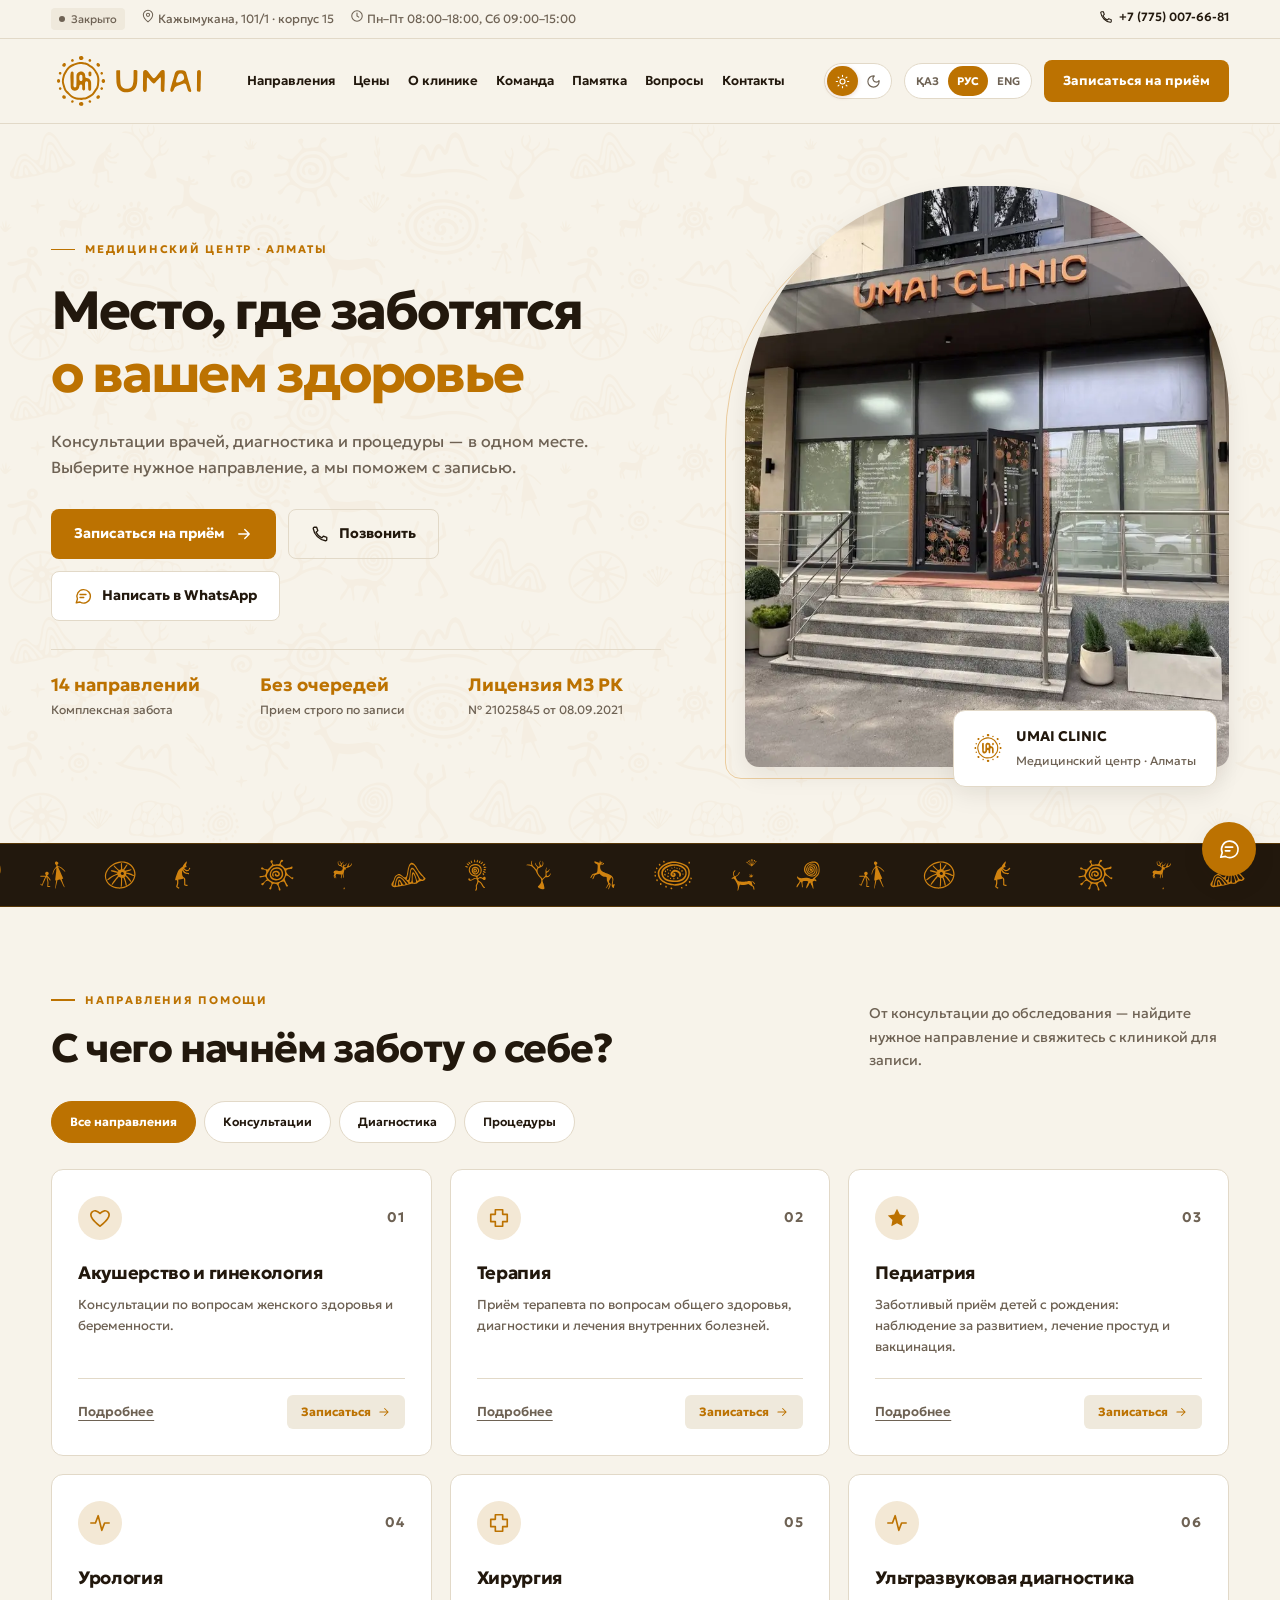
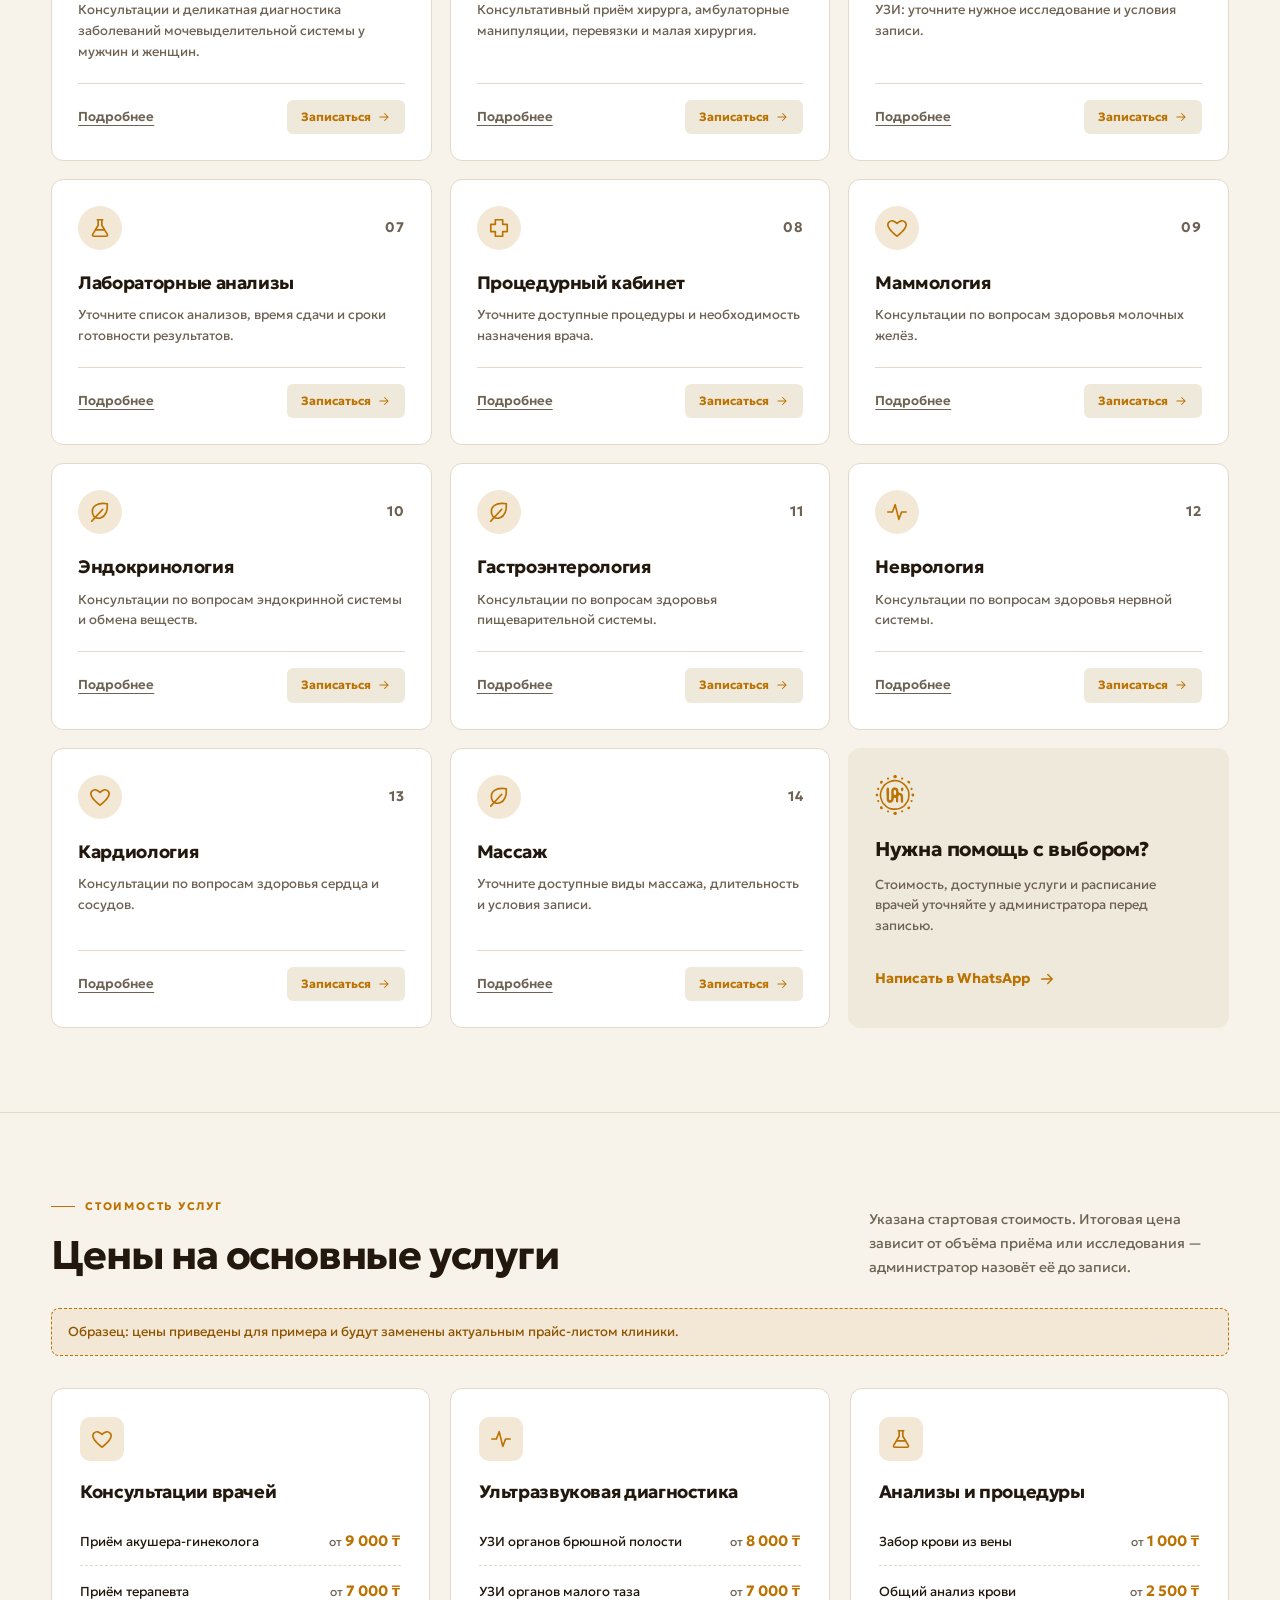
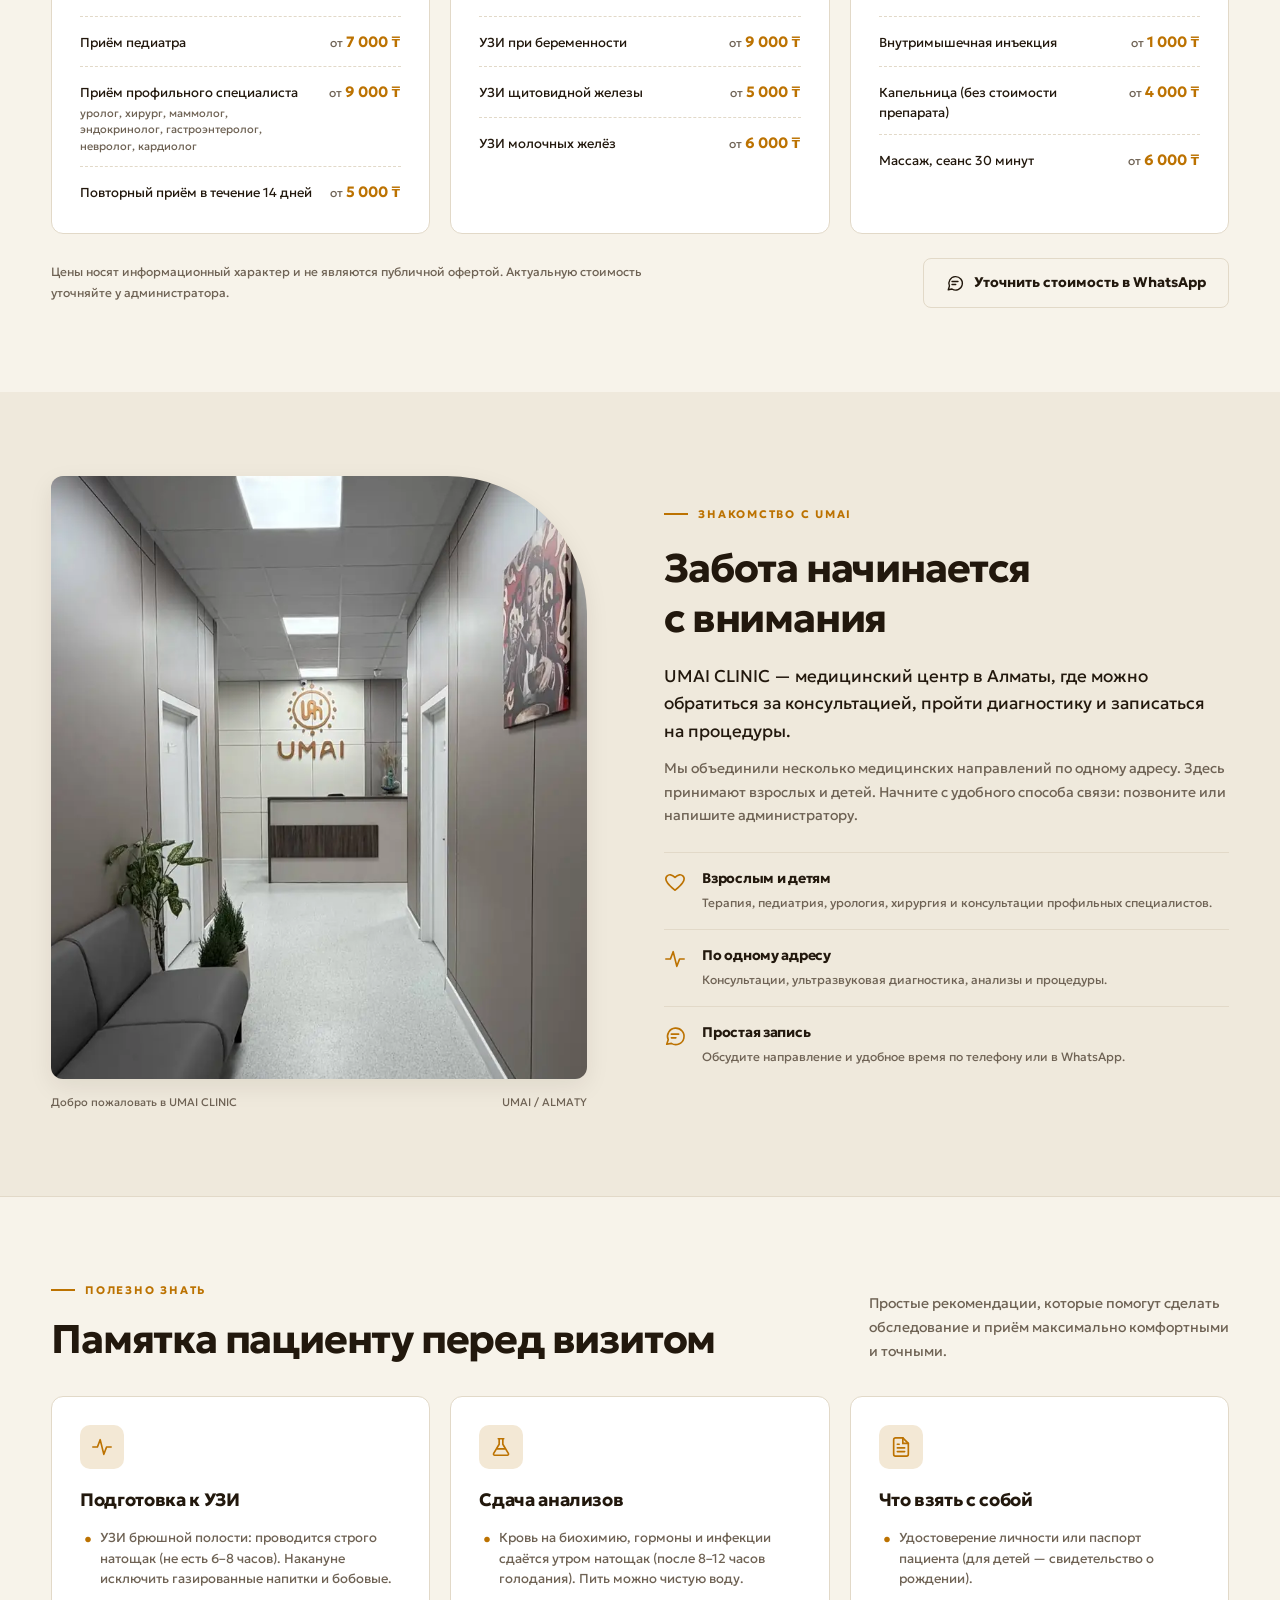
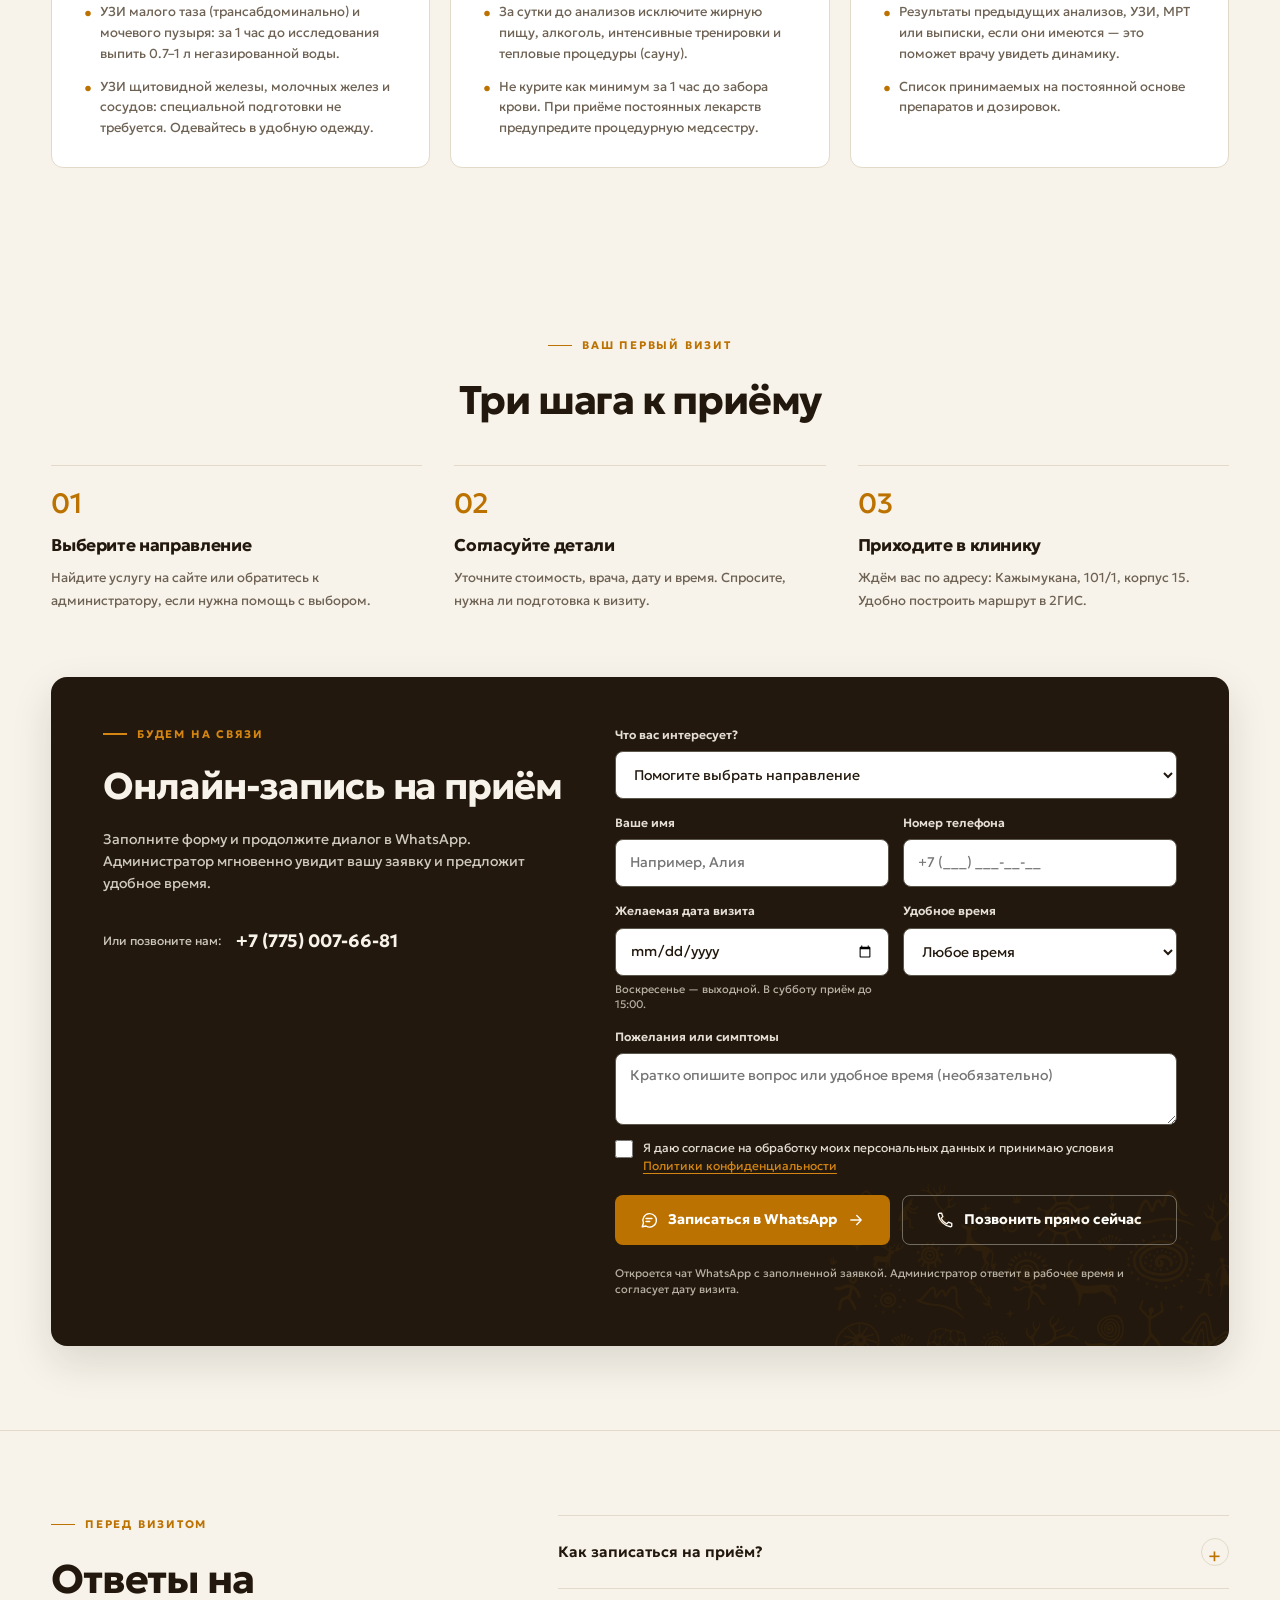
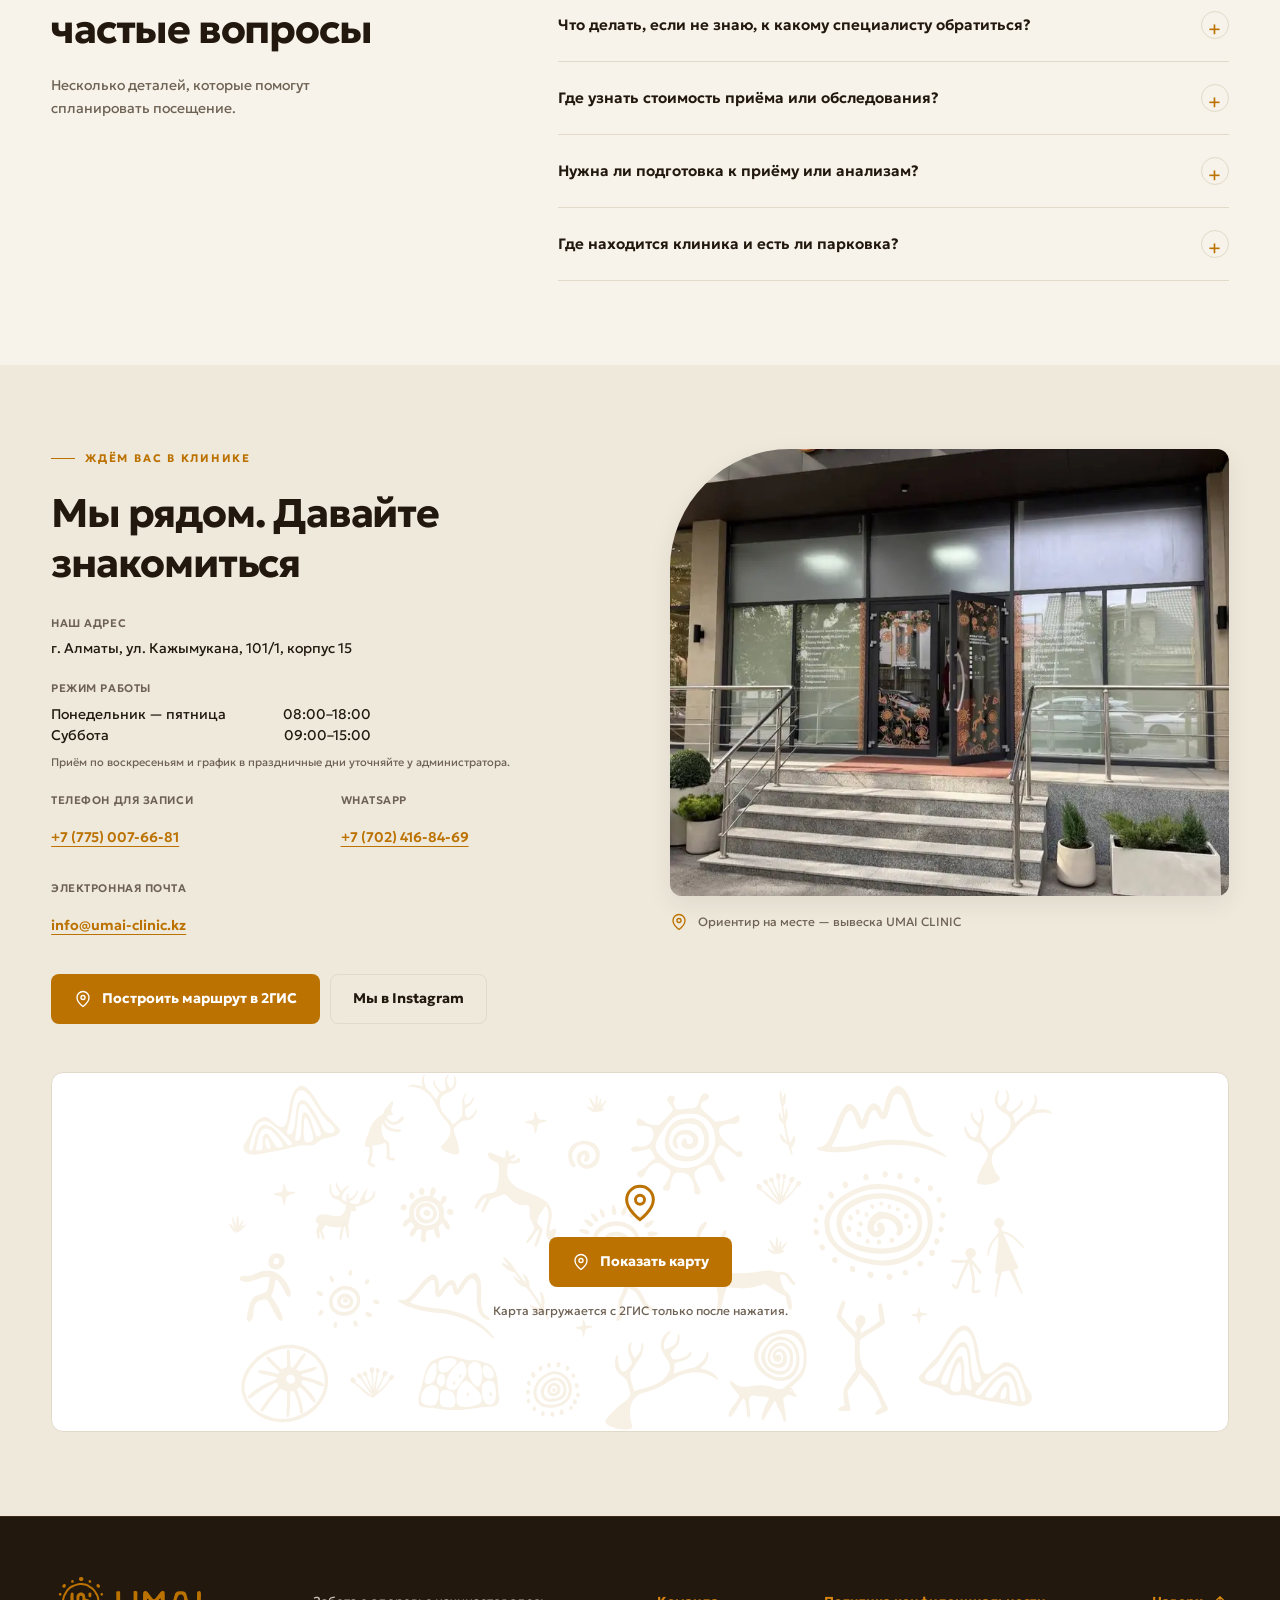
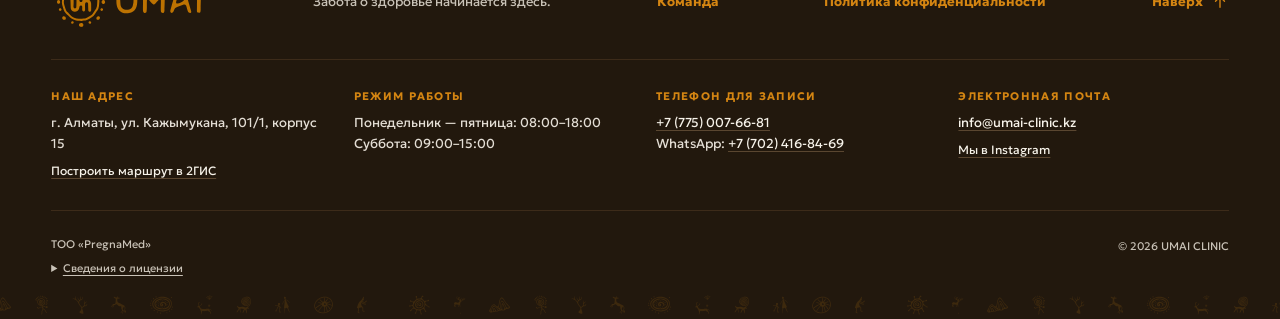
==== index.html @ 3711a86c "2" ====
<!DOCTYPE html>
<html lang="ru" data-theme="light">
<head>
  <meta charset="utf-8">
  <script>document.documentElement.classList.add('js');</script>
  <meta name="viewport" content="width=device-width, initial-scale=1, viewport-fit=cover">
  <title>UMAI CLINIC — медицинский центр в Алматы</title>
  <meta name="description" content="UMAI CLINIC в Алматы: акушерство и гинекология, терапия, педиатрия, УЗИ, анализы и другие направления. Кажымукана, 101/1, корпус 15. Запись по телефону и в WhatsApp.">
  <meta name="theme-color" content="#F7F3EA" id="meta-theme-color">
  <link rel="icon" href="favicon.svg" type="image/svg+xml">
  <link rel="icon" href="favicon.ico" sizes="48x48">
  <link rel="apple-touch-icon" href="assets/img/icons/apple-touch-icon.png">
  <link rel="manifest" href="manifest.webmanifest">
  <link rel="canonical" href="https://umai-clinic.kz/">
  <meta property="og:type" content="website">
  <meta property="og:title" content="UMAI CLINIC — медицинский центр в Алматы">
  <meta property="og:description" content="UMAI CLINIC в Алматы: акушерство и гинекология, терапия, педиатрия, УЗИ, анализы и другие направления. Кажымукана, 101/1, корпус 15. Запись по телефону и в WhatsApp.">
  <meta property="og:url" content="https://umai-clinic.kz/">
  <meta property="og:locale" content="ru_RU">
  <meta property="og:image" content="https://umai-clinic.kz/assets/img/og.jpg">
  <meta property="og:image:width" content="1200">
  <meta property="og:image:height" content="630">
  <meta name="twitter:card" content="summary_large_image">
  <link rel="preload" href="assets/fonts/geologica-cyrillic.woff2" as="font" type="font/woff2" crossorigin>
  <link rel="stylesheet" href="fonts.css">
  <link rel="stylesheet" href="styles.css">
  <script src="content.js" defer></script>
  <script src="app.js" defer></script>
  <script type="application/ld+json">
  {
    "@context": "https://schema.org",
    "@type": "MedicalClinic",
    "@id": "https://umai-clinic.kz/#clinic",
    "name": "UMAI CLINIC",
    "legalName": "ТОО «PregnaMed»",
    "url": "https://umai-clinic.kz/",
    "logo": "https://umai-clinic.kz/assets/img/logo-horizontal.svg",
    "image": [
      "https://umai-clinic.kz/assets/img/facade.webp",
      "https://umai-clinic.kz/assets/img/hall.webp"
    ],
    "description": "UMAI CLINIC в Алматы: акушерство и гинекология, терапия, педиатрия, урология, хирургия, УЗИ, анализы и другие направления. Кажымукана, 101/1, корпус 15. Запись по телефону и в WhatsApp.",
    "telephone": "+77750076681",
    "email": "info@umai-clinic.kz",
    "address": {
      "@type": "PostalAddress",
      "streetAddress": "ул. Кажымукана, 101/1, корпус 15",
      "addressLocality": "Алматы",
      "postalCode": "050059",
      "addressCountry": "KZ"
    },
    "hasMap": "https://2gis.kz/almaty/firm/70000001118453662",
    "geo": {
      "@type": "GeoCoordinates",
      "latitude": 43.222045,
      "longitude": 76.949355
    },
    "openingHoursSpecification": [
      {
        "@type": "OpeningHoursSpecification",
        "dayOfWeek": [
          "Monday",
          "Tuesday",
          "Wednesday",
          "Thursday",
          "Friday"
        ],
        "opens": "08:00",
        "closes": "18:00"
      },
      {
        "@type": "OpeningHoursSpecification",
        "dayOfWeek": "Saturday",
        "opens": "09:00",
        "closes": "15:00"
      }
    ],
    "isAcceptingNewPatients": true,
    "currenciesAccepted": "KZT",
    "availableLanguage": [
      "ru",
      "kk",
      "en"
    ],
    "medicalSpecialty": [
      "Obstetric",
      "Gynecologic",
      "PrimaryCare",
      "Pediatric",
      "Urologic",
      "Surgical",
      "Radiography",
      "LaboratoryScience",
      "Endocrine",
      "Gastroenterologic",
      "Neurologic",
      "Cardiovascular",
      "Physiotherapy"
    ],
    "availableService": [
      {
        "@type": "MedicalProcedure",
        "name": "Акушерство и гинекология"
      },
      {
        "@type": "MedicalProcedure",
        "name": "Терапия"
      },
      {
        "@type": "MedicalProcedure",
        "name": "Педиатрия"
      },
      {
        "@type": "MedicalProcedure",
        "name": "Урология"
      },
      {
        "@type": "MedicalProcedure",
        "name": "Хирургия"
      },
      {
        "@type": "MedicalProcedure",
        "name": "Ультразвуковая диагностика"
      },
      {
        "@type": "MedicalProcedure",
        "name": "Лабораторные анализы"
      },
      {
        "@type": "MedicalProcedure",
        "name": "Процедурный кабинет"
      },
      {
        "@type": "MedicalProcedure",
        "name": "Маммология"
      },
      {
        "@type": "MedicalProcedure",
        "name": "Эндокринология"
      },
      {
        "@type": "MedicalProcedure",
        "name": "Гастроэнтерология"
      },
      {
        "@type": "MedicalProcedure",
        "name": "Неврология"
      },
      {
        "@type": "MedicalProcedure",
        "name": "Кардиология"
      },
      {
        "@type": "MedicalProcedure",
        "name": "Массаж"
      }
    ],
    "sameAs": [
      "https://www.instagram.com/umai.clinic.almaty/",
      "https://2gis.kz/almaty/firm/70000001118453662"
    ]
  }
  </script>
  <script type="application/ld+json">
  {
    "@context": "https://schema.org",
    "@type": "FAQPage",
    "mainEntity": [
      {
        "@type": "Question",
        "name": "Как записаться на приём?",
        "acceptedAnswer": {
          "@type": "Answer",
          "text": "Позвоните по номеру +7 (775) 007-66-81 или напишите в WhatsApp: +7 (702) 416-84-69. Сообщите нужное направление и удобное время. Запись считается согласованной после подтверждения администратора."
        }
      },
      {
        "@type": "Question",
        "name": "Что делать, если не знаю, к какому специалисту обратиться?",
        "acceptedAnswer": {
          "@type": "Answer",
          "text": "Свяжитесь с администратором и кратко опишите, с каким вопросом хотите обратиться. Вам помогут сориентироваться в направлениях клиники и уточнить порядок записи."
        }
      },
      {
        "@type": "Question",
        "name": "Где узнать стоимость приёма или обследования?",
        "acceptedAnswer": {
          "@type": "Answer",
          "text": "Стартовые цены на основные услуги собраны в разделе «Цены» на этой странице. Точную стоимость и состав приёма администратор подтвердит по телефону или в WhatsApp до записи."
        }
      },
      {
        "@type": "Question",
        "name": "Нужна ли подготовка к приёму или анализам?",
        "acceptedAnswer": {
          "@type": "Answer",
          "text": "Это зависит от выбранной услуги. В разделе «Памятка пациенту» на нашем сайте собраны основные правила. При записи администратор также подробно проинструктирует вас."
        }
      },
      {
        "@type": "Question",
        "name": "Где находится клиника и есть ли парковка?",
        "acceptedAnswer": {
          "@type": "Answer",
          "text": "UMAI CLINIC находится в Алматы, на улице Кажымукана, 101/1, корпус 15 (ЖК Elite Life). Возле здания есть удобные парковочные места, а вход отмечен нашей вывеской."
        }
      }
    ]
  }
  </script>
</head>
<body id="top">
  <a class="skip" href="#main" data-i18n="skip">Перейти к содержимому</a>

  <!-- Petroglyph Symbols & Icons Defs -->
  <svg width="0" height="0" style="position:absolute" aria-hidden="true">
    <defs>
      <symbol id="sun" viewBox="0 0 345.39 357.99">
        <path fill="currentColor" d="M297.49,224.97C301.53,214.92 302.17,204.23 302.80,193.61C304.00,182.46 305.63,171.35 303.61,160.07C301.82,143.74 297.99,130.07 288.52,116.46C285.25,111.52 282.28,106.43 279.31,101.31C272.23,89.78 262.83,79.93 252.06,71.84C246.88,68.11 241.12,65.37 235.76,61.95C215.82,48.59 213.60,48.30 190.00,45.21C180.99,43.41 171.87,42.21 162.66,43.01C150.91,43.39 140.13,47.05 129.38,51.25C122.42,53.92 114.88,56.10 108.03,59.70C93.89,67.35 79.83,76.49 69.93,89.43C65.49,95.33 61.92,101.83 58.13,108.15C51.02,119.69 43.79,131.49 40.87,144.95C32.61,174.19 32.96,189.26 43.04,217.92C46.76,228.44 48.91,239.65 54.44,249.43C57.10,253.84 60.69,257.57 64.45,261.04C69.39,265.44 74.21,269.69 78.49,274.67C85.13,282.35 92.76,289.18 101.20,294.85C111.77,302.71 124.03,307.98 136.90,310.66C145.12,312.22 153.56,312.84 161.71,314.00C166.48,314.60 171.31,314.81 176.02,314.21L176.19,314.21C181.59,313.45 186.55,312.36 192.07,311.63C199.63,310.74 207.36,309.59 214.74,307.05C222.22,304.42 228.97,300.34 235.96,296.72C244.86,292.09 254.44,286.84 261.74,279.44C268.49,273.15 272.40,264.51 277.47,257.06C281.04,252.01 285.20,247.42 288.70,242.31C292.39,237.11 295.25,231.16 297.49,224.99L297.49,224.97ZM281.60,226.25C277.03,235.93 269.10,243.26 263.34,252.29C259.02,259.46 254.63,266.64 248.23,272.17C244.74,275.22 240.66,277.51 236.58,279.68C227.98,284.02 219.90,288.89 211.18,292.76C205.10,295.36 198.44,296.29 191.92,297.03C180.33,298.30 168.73,298.89 157.32,298.37L157.13,298.37C145.48,297.81 133.81,296.16 123.10,291.17C108.15,284.25 95.86,273.03 85.18,260.74C78.05,253.15 69.18,247.72 65.02,238.38C61.24,229.77 59.08,220.62 55.90,211.74C53.45,204.53 51.28,197.15 50.03,189.63C47.59,176.82 50.56,164.09 53.80,151.49C55.00,146.92 56.20,142.30 57.95,137.92C61.04,130.24 65.75,123.23 70.04,115.89C76.21,105.00 82.80,94.10 92.92,86.41C101.90,79.50 111.59,73.08 122.14,69.23C125.91,67.86 129.77,66.64 133.54,65.25C152.02,58.05 165.06,55.03 185.00,59.06C194.25,60.92 204.13,61.09 212.80,64.92C218.57,67.55 223.66,71.42 229.07,74.70C234.27,77.93 239.69,80.60 244.32,84.17C251.98,89.89 258.58,96.80 264.21,104.57C267.97,109.70 270.86,115.44 274.39,120.83C277.81,126.14 281.29,131.46 283.81,137.27C287.59,146.07 289.17,156.10 289.61,165.74C289.93,175.00 288.45,183.91 288.28,193.30C288.29,204.59 286.69,216.03 281.57,226.22L281.60,226.25Z M159.24,20.36C159.77,22.06 160.65,23.59 162.09,24.75C164.92,27.03 169.24,28.71 173.42,28.71C174.65,28.71 175.84,28.51 177.00,28.19C179.95,27.62 182.73,26.39 184.76,24.76C185.57,24.11 186.23,23.34 186.77,22.48C187.51,21.56 188.13,20.52 188.63,19.43C189.58,17.75 190.18,15.92 190.18,14.05C190.18,12.51 189.67,11.14 188.84,9.88C188.67,9.54 188.48,9.21 188.28,8.88C187.93,8.32 187.64,7.74 187.39,7.14C186.81,5.71 185.95,4.42 184.69,3.40C181.85,1.12 177.59,0.00 173.41,0.00C171.52,0.00 169.73,0.39 168.07,1.02C167.66,1.11 167.27,1.19 166.88,1.30C165.06,1.66 163.40,2.28 162.07,3.36C159.52,5.41 158.16,8.63 157.75,11.92C157.60,12.61 157.49,13.32 157.49,14.06C157.49,15.87 157.94,17.54 158.70,19.08C158.91,19.50 159.08,19.92 159.22,20.37L159.24,20.36Z M59.57,72.71C62.36,69.93 63.67,66.40 63.67,62.99C63.99,59.59 63.01,56.27 60.64,53.89C57.31,50.56 52.26,50.13 47.69,52.10C45.85,52.84 44.06,54.01 42.47,55.60C37.06,61.02 35.80,69.41 40.48,74.08C45.16,78.77 54.17,78.14 59.57,72.73L59.57,72.71Z M114.34,41.09C119.27,39.09 122.10,33.06 120.10,28.12C118.10,23.18 111.78,20.55 106.85,22.55C101.91,24.55 99.75,30.63 101.73,35.56C103.73,40.50 109.41,43.09 114.34,41.09Z M22.80,134.09C28.12,134.09 32.06,129.60 32.06,124.27C32.06,118.94 28.11,115.06 22.80,115.06C17.49,115.06 12.71,118.94 12.71,124.27C12.71,129.60 17.47,134.09 22.80,134.09Z M286.32,54.01C284.37,55.96 283.39,58.51 283.29,61.20C282.98,65.02 284.42,69.16 287.62,72.36C289.94,74.68 292.71,76.03 295.49,76.45C299.44,77.44 303.47,76.71 306.24,73.94C310.92,69.26 309.97,60.82 304.56,55.40C299.16,49.99 290.99,49.32 286.32,54.01Z M232.45,41.22C237.39,43.22 243.16,40.52 245.16,35.58C247.16,30.64 244.82,24.82 239.89,22.83C234.95,20.83 229.07,23.32 227.07,28.26C225.07,33.20 227.52,39.22 232.45,41.22Z M321.23,134.16C326.55,134.16 330.44,129.60 330.44,124.27C330.44,118.94 326.55,114.79 321.23,114.79C315.90,114.79 312.04,118.94 312.04,124.27C312.04,129.60 315.90,134.16 321.23,134.16Z M339.72,167.09C337.71,165.55 335.33,164.63 332.84,164.63C331.60,164.63 330.41,164.85 329.28,165.27C328.47,165.57 327.70,165.96 326.97,166.44C322.99,168.83 320.07,173.49 320.07,178.76C320.07,184.04 322.90,188.65 326.79,191.14C328.56,192.44 330.63,193.21 332.84,193.21C337.89,193.21 342.51,189.25 344.43,183.97C345.04,182.36 345.39,180.59 345.39,178.75C345.39,173.96 343.07,169.64 339.72,167.07L339.72,167.09Z M232.69,316.89C227.75,318.89 225.43,324.21 227.43,329.15C229.43,334.09 234.77,336.23 239.71,334.23C244.64,332.23 246.89,327.01 244.89,322.08C242.89,317.15 237.62,314.89 232.69,316.89Z M321.23,223.46C315.90,223.46 311.69,227.94 311.69,233.27C311.69,238.60 315.90,242.84 321.23,242.84C326.55,242.84 330.55,238.60 330.55,233.27C330.55,227.94 326.55,223.46 321.23,223.46Z M287.58,285.14C282.17,290.55 281.16,299.34 285.83,304.02C290.52,308.71 298.92,307.33 304.33,301.91C309.74,296.50 310.15,289.05 305.47,284.37C300.79,279.68 292.98,279.72 287.57,285.14L287.58,285.14Z M114.11,316.99C109.18,314.99 104.13,317.22 102.15,322.15C100.15,327.09 102.15,332.40 107.08,334.38C112.02,336.38 117.26,334.02 119.26,329.08C121.26,324.14 119.05,318.99 114.11,316.99Z M22.80,223.83C17.47,223.83 13.45,227.94 13.45,233.27C13.45,238.60 17.49,242.78 22.80,242.78C28.11,242.78 32.53,238.59 32.53,233.27C32.53,227.95 28.11,223.83 22.80,223.83Z M187.39,336.52C186.81,335.11 185.96,333.84 184.72,332.84C183.68,332.01 182.44,331.40 181.08,330.97C179.99,330.62 178.92,330.26 177.85,329.84C176.46,329.30 174.97,328.96 173.41,328.96C169.23,328.96 165.55,331.31 162.73,333.59C159.61,336.09 157.67,339.52 157.67,343.49C157.67,346.09 158.61,348.36 160.12,350.32C160.76,351.44 161.63,352.46 162.74,353.37C163.61,354.07 164.56,354.66 165.57,355.15C167.85,356.70 170.46,357.99 173.41,357.99C175.11,357.99 176.71,357.57 178.20,356.91C179.10,356.52 179.99,356.13 180.92,355.80C182.24,355.34 183.46,354.71 184.49,353.87C185.77,352.85 186.66,351.59 187.29,350.18C187.58,349.52 187.89,348.88 188.23,348.25C189.01,346.79 189.48,345.21 189.48,343.48C189.48,341.74 189.06,340.25 188.37,338.80C188.00,338.05 187.69,337.28 187.39,336.50L187.39,336.52Z M22.56,178.78C22.56,171.12 17.79,164.66 11.17,164.66C4.54,164.66 0.00,171.11 0.00,178.78C0.00,186.44 4.56,191.89 11.17,191.89C17.78,191.89 22.56,186.44 22.56,178.78Z M59.36,285.04C54.71,280.38 47.82,279.39 43.00,282.16C42.21,282.59 41.47,283.13 40.79,283.81C40.16,284.44 39.64,285.12 39.21,285.86C36.26,290.76 37.00,297.99 41.70,302.71C44.62,305.63 48.35,306.85 51.90,306.63C55.14,306.92 58.29,305.97 60.61,303.66C62.93,301.35 63.85,298.08 63.45,294.80C63.50,291.42 62.19,287.89 59.35,285.05L59.36,285.04Z M245.23,197.78C246.11,186.75 242.75,177.52 237.34,170.27C231.92,162.99 224.14,159.13 212.67,158.08C212.02,158.08 212.30,157.87 212.20,157.86C195.44,154.47 210.09,135.15 193.99,119.57C185.32,110.84 172.73,109.67 162.31,112.74C151.93,115.80 142.80,123.79 140.23,135.85C139.02,144.93 139.92,158.83 140.06,173.36C140.20,186.33 139.15,199.82 138.86,210.90C139.08,215.43 138.94,219.43 135.56,222.54C131.67,226.16 124.99,225.62 121.59,221.59C119.58,219.34 118.27,216.10 118.41,213.31C118.24,208.37 119.36,196.08 119.47,181.85C119.54,171.70 119.44,160.55 119.43,150.39C119.41,136.19 119.58,123.58 118.94,118.62C115.68,108.74 101.52,109.21 98.42,119.50C97.80,125.20 95.87,136.83 95.92,150.67C95.94,160.55 97.29,171.46 97.36,181.99C97.44,193.54 98.40,204.66 98.24,213.36C97.40,227.42 102.95,239.94 113.15,245.64C123.43,251.36 137.25,249.95 148.54,241.11C154.43,236.35 158.48,229.49 159.68,221.77C160.45,217.35 160.86,212.91 162.79,209.12C167.55,199.90 179.94,202.85 181.17,212.65C181.80,219.04 180.87,227.31 181.03,233.58C180.32,240.64 184.96,247.65 193.08,246.80C199.44,246.24 202.18,240.69 201.66,235.01C201.66,228.67 201.28,209.77 201.28,199.44C201.46,195.20 201.76,191.63 202.97,187.73C205.21,179.98 215.82,177.73 220.88,184.69C224.44,189.59 223.24,193.70 223.48,199.23C223.48,209.96 224.57,228.35 224.57,234.85C224.01,240.76 227.04,248.23 233.65,248.55C238.87,249.01 244.07,244.37 245.16,239.44C246.15,227.48 244.89,210.42 245.20,197.75L245.23,197.78ZM182.69,170.51C182.03,181.08 167.15,183.11 162.69,173.05C161.15,169.67 160.38,166.88 160.31,162.15C160.35,156.54 160.63,150.46 160.82,145.00C161.28,132.59 177.98,129.54 181.73,141.63C182.71,144.65 182.23,149.97 182.34,154.19C182.26,158.98 182.93,166.84 182.71,170.52L182.69,170.51Z M246.84,135.28C247.13,132.82 247.14,129.71 247.17,126.77C247.17,123.27 247.34,120.01 245.95,117.08C244.36,113.52 241.33,111.20 236.70,110.89C232.77,110.63 228.75,113.56 227.20,117.19C225.11,122.48 226.36,125.44 226.33,134.54C226.29,148.54 245.24,149.31 246.84,135.28Z"/>
      </symbol>
      <symbol id="deer" viewBox="0 0 62 50">
        <g fill="none" stroke="currentColor" stroke-width="2.6" stroke-linecap="round" stroke-linejoin="round">
          <path d="M12 26 L7 22"/>
          <path d="M16 31 L14 45 M21 32 L22 45 M40 32 L38 45 M45 30 L48 45"/>
          <path d="M51 15 L46 4 M48.5 9 L42 7.5 M51 15 L57 4 M54.5 8.5 L60 8"/>
        </g>
        <path fill="currentColor" d="M12 24 C20 19.5 37 19.5 45 23 L50 13 L55.5 12.5 L55 17.5 L50.5 18.5 L48 29 C40 33.5 22 33.5 14 31 C11 29.5 10.5 26 12 24 Z"/>
      </symbol>
      <symbol id="man" viewBox="0 0 40 48">
        <circle cx="20" cy="7" r="4.4" fill="currentColor"/>
        <g fill="none" stroke="currentColor" stroke-width="2.6" stroke-linecap="round" stroke-linejoin="round">
          <path d="M20 12 V30 M7 8 L11 18 L20 15.5 L29 18 L33 8 M20 30 L12 44 M20 30 L28 44"/>
        </g>
      </symbol>
      <symbol id="i-arrow" viewBox="0 0 24 24"><path d="M5 12h14m-6-6 6 6-6 6" fill="none" stroke="currentColor" stroke-width="1.8" stroke-linecap="round" stroke-linejoin="round"/></symbol>
      <symbol id="i-up" viewBox="0 0 24 24"><path d="M12 19V5m-6 6 6-6 6 6" fill="none" stroke="currentColor" stroke-width="1.8" stroke-linecap="round" stroke-linejoin="round"/></symbol>
      <symbol id="i-phone" viewBox="0 0 24 24"><path d="M21 16.5v3a1.5 1.5 0 0 1-1.7 1.5A19.5 19.5 0 0 1 3 4.7 1.5 1.5 0 0 1 4.5 3h3l1.6 4.5-2.3 2.1a16 16 0 0 0 7.6 7.6l2.1-2.3Z" fill="none" stroke="currentColor" stroke-width="1.8" stroke-linecap="round" stroke-linejoin="round"/></symbol>
      <symbol id="i-chat" viewBox="0 0 24 24"><path d="m3 21 1.6-5A9 9 0 1 1 8 20Z" fill="none" stroke="currentColor" stroke-width="1.8" stroke-linecap="round" stroke-linejoin="round"/><path d="M8 10h8m-8 4h5" fill="none" stroke="currentColor" stroke-width="1.8" stroke-linecap="round"/></symbol>
      <symbol id="i-pin" viewBox="0 0 24 24"><path d="M20 10c0 6-8 12-8 12S4 16 4 10a8 8 0 1 1 16 0Z" fill="none" stroke="currentColor" stroke-width="1.8"/><circle cx="12" cy="10" r="2.7" fill="none" stroke="currentColor" stroke-width="1.8"/></symbol>
      <symbol id="i-clock" viewBox="0 0 24 24"><circle cx="12" cy="12" r="9" fill="none" stroke="currentColor" stroke-width="1.8"/><path d="M12 7v5l3 2" fill="none" stroke="currentColor" stroke-width="1.8" stroke-linecap="round"/></symbol>
      <symbol id="i-check" viewBox="0 0 24 24"><path d="m4 12 5 5L20 7" fill="none" stroke="currentColor" stroke-width="2" stroke-linecap="round" stroke-linejoin="round"/></symbol>
      <symbol id="i-heart" viewBox="0 0 24 24"><path d="M20.8 5.6c-2.2-2.3-5.5-2-8.8 1.4-3.3-3.4-6.6-3.7-8.8-1.4C-1 10 6.8 16.5 12 21c5.2-4.5 13-11 8.8-15.4Z" fill="none" stroke="currentColor" stroke-width="1.8" stroke-linejoin="round"/></symbol>
      <symbol id="i-cross" viewBox="0 0 24 24"><path d="M8 3h8v5h5v8h-5v5H8v-5H3V8h5Z" fill="none" stroke="currentColor" stroke-width="1.8" stroke-linejoin="round"/></symbol>
      <symbol id="i-pulse" viewBox="0 0 24 24"><path d="M2 12h5l3-8 4 16 3-8h5" fill="none" stroke="currentColor" stroke-width="1.8" stroke-linecap="round" stroke-linejoin="round"/></symbol>
      <symbol id="i-lab" viewBox="0 0 24 24"><path d="M9 3h6m-5 0v6L4 19a1.3 1.3 0 0 0 1.2 2h13.6a1.3 1.3 0 0 0 1.2-2L14 9V3M7 14h10" fill="none" stroke="currentColor" stroke-width="1.8" stroke-linecap="round" stroke-linejoin="round"/></symbol>
      <symbol id="i-leaf" viewBox="0 0 24 24"><path d="M20 3C9 1 2 6 4 14s17 7 16-11ZM3 22 15 9" fill="none" stroke="currentColor" stroke-width="1.8" stroke-linecap="round" stroke-linejoin="round"/></symbol>
      <symbol id="i-menu" viewBox="0 0 24 24"><path d="M4 7h16M4 12h16M4 17h16" fill="none" stroke="currentColor" stroke-width="1.8" stroke-linecap="round"/></symbol>
      <symbol id="i-close" viewBox="0 0 24 24"><path d="m6 6 12 12M6 18 18 6" fill="none" stroke="currentColor" stroke-width="1.8" stroke-linecap="round"/></symbol>
      <symbol id="i-sun" viewBox="0 0 24 24"><circle cx="12" cy="12" r="4" fill="none" stroke="currentColor" stroke-width="1.8"/><path d="M12 2v2m0 16v2M4.93 4.93l1.41 1.41m11.32 11.32 1.41 1.41M2 12h2m16 0h2M6.34 17.66l-1.41 1.41m14.14-14.14-1.41 1.41" fill="none" stroke="currentColor" stroke-width="1.8" stroke-linecap="round"/></symbol>
      <symbol id="i-moon" viewBox="0 0 24 24"><path d="M12 3a9 9 0 1 0 9 9c0-.46-.04-.92-.1-1.36a5.39 5.39 0 0 1-4.4 2.26 5.4 5.4 0 0 1-3.14-9.8c-.44-.06-.9-.1-1.36-.1Z" fill="none" stroke="currentColor" stroke-width="1.8" stroke-linecap="round" stroke-linejoin="round"/></symbol>
      <symbol id="i-star" viewBox="0 0 24 24"><path d="m12 2 3.09 6.26L22 9.27l-5 4.87 1.18 6.88L12 17.77l-6.18 3.25L7 14.14 2 9.27l6.91-1.01L12 2Z" fill="currentColor"/></symbol>
      <symbol id="i-search" viewBox="0 0 24 24"><circle cx="11" cy="11" r="7" fill="none" stroke="currentColor" stroke-width="1.8"/><path d="m21 21-4.35-4.35" fill="none" stroke="currentColor" stroke-width="1.8" stroke-linecap="round"/></symbol>
      <symbol id="i-doc" viewBox="0 0 24 24"><path d="M14 2H6a2 2 0 0 0-2 2v16a2 2 0 0 0 2 2h12a2 2 0 0 0 2-2V8z" fill="none" stroke="currentColor" stroke-width="1.8"/><path d="M14 2v6h6M16 13H8M16 17H8M10 9H8" fill="none" stroke="currentColor" stroke-width="1.8" stroke-linecap="round"/></symbol>
      <symbol id="i-car" viewBox="0 0 24 24"><path d="M19 17h2c.6 0 1-.4 1-1v-3c0-.9-.7-1.7-1.5-1.9C18.7 10.6 16 10 16 10s-1.3-1.4-2.2-2.3c-.5-.4-1.1-.7-1.8-.7H5c-.6 0-1.1.4-1.4.9l-1.5 2.5C2 10.6 2 11 2 11.4V16c0 .6.4 1 1 1h2" fill="none" stroke="currentColor" stroke-width="1.8" stroke-linecap="round"/><circle cx="7" cy="17" r="2" fill="none" stroke="currentColor" stroke-width="1.8"/><circle cx="17" cy="17" r="2" fill="none" stroke="currentColor" stroke-width="1.8"/></symbol>
      <symbol id="i-bus" viewBox="0 0 24 24"><rect width="16" height="16" x="4" y="3" rx="2" fill="none" stroke="currentColor" stroke-width="1.8"/><path d="M4 11h16M8 15h.01M16 15h.01M6 19v2M18 19v2" fill="none" stroke="currentColor" stroke-width="1.8" stroke-linecap="round"/></symbol>
    </defs>
  </svg>

  <!-- Topline -->
  <div class="topline">
    <div class="wrap">
      <div class="topline-left">
        <span class="topline-badge" id="topline-status">Открыто</span>
        <span><svg class="icon" style="width:14px;height:14px;display:inline" aria-hidden="true"><use href="#i-pin"/></svg> <span data-i18n="heroLocation">Кажымукана, 101/1 · корпус 15</span></span>
        <span><svg class="icon" style="width:14px;height:14px;display:inline" aria-hidden="true"><use href="#i-clock"/></svg> <span data-i18n="toplineSchedule">Пн–Пт 08:00–18:00, Сб 09:00–15:00</span></span>
      </div>
      <div>
        <a href="tel:+77750076681"><svg class="icon" style="width:14px;height:14px" aria-hidden="true"><use href="#i-phone"/></svg> +7 (775) 007-66-81</a>
      </div>
    </div>
  </div>

  <!-- Header -->
  <header class="site-header">
    <div class="wrap header-row">
      <a class="brand" href="#top" aria-label="UMAI CLINIC">
        <img class="brand-logo" src="assets/img/logo-horizontal.svg" alt="UMAI CLINIC" width="144" height="50">
      </a>

      <nav class="site-nav" id="site-nav" aria-label="Основная навигация" data-i18n-aria="navLabel">
        <a href="#services" data-i18n="navServices">Направления</a>
        <a href="#prices" data-i18n="navPrices">Цены</a>
        <a href="#about" data-i18n="navAbout">О клинике</a>
        <a href="team.html" data-i18n="navTeam">Команда</a>
        <a href="#guide" data-i18n="navGuide">Памятка</a>
        <a href="#faq" data-i18n="navFaq">Вопросы</a>
        <a href="#contacts" data-i18n="navContacts">Контакты</a>
        <div class="nav-theme-row">
          <span data-i18n="themeLabel">Тема оформления:</span>
          <div class="theme-switch" role="group" aria-label="Тема оформления" data-i18n-aria="themeLabel">
            <button type="button" class="theme-btn" data-set-theme="light" aria-pressed="true" data-i18n-aria="themeLightFull">
              <svg class="icon" aria-hidden="true"><use href="#i-sun"/></svg>
              <span class="theme-btn-text" data-i18n="themeLight">Светлая</span>
            </button>
            <button type="button" class="theme-btn" data-set-theme="dark" aria-pressed="false" data-i18n-aria="themeDarkFull">
              <svg class="icon" aria-hidden="true"><use href="#i-moon"/></svg>
              <span class="theme-btn-text" data-i18n="themeDark">Тёмная</span>
            </button>
          </div>
        </div>
      </nav>

      <div class="header-tools">
        <!-- Theme Switcher -->
        <div class="theme-switch" role="group" aria-label="Тема оформления" data-i18n-aria="themeLabel">
          <button type="button" class="theme-btn" data-set-theme="light" aria-pressed="true" title="Светлая тема" aria-label="Светлая тема" data-i18n-aria="themeLightFull">
            <svg class="icon" aria-hidden="true"><use href="#i-sun"/></svg>
            <span class="theme-btn-text" data-i18n="themeLight">Светлая</span>
          </button>
          <button type="button" class="theme-btn" data-set-theme="dark" aria-pressed="false" title="Тёмная тема" aria-label="Тёмная тема" data-i18n-aria="themeDarkFull">
            <svg class="icon" aria-hidden="true"><use href="#i-moon"/></svg>
            <span class="theme-btn-text" data-i18n="themeDark">Тёмная</span>
          </button>
        </div>

        <!-- Language switcher -->
        <div class="langs" role="group" aria-label="Тіл / Язык / Language">
          <button type="button" data-lang="kk" lang="kk" aria-label="Қазақша" aria-pressed="false">ҚАЗ</button>
          <button type="button" data-lang="ru" lang="ru" aria-label="Русский" aria-pressed="true">РУС</button>
          <button type="button" data-lang="en" lang="en" aria-label="English" aria-pressed="false">ENG</button>
        </div>

        <a class="btn btn-primary header-book" href="#appointment" data-i18n="book">Записаться на приём</a>

        <button class="menu-toggle" id="menu-toggle" type="button" aria-controls="site-nav" aria-expanded="false" aria-label="Открыть меню">
          <svg class="icon menu-icon" aria-hidden="true"><use href="#i-menu"/></svg>
          <svg class="icon close-icon" aria-hidden="true"><use href="#i-close"/></svg>
        </button>
      </div>
    </div>
  </header>

  <main id="main" tabindex="-1">
    <!-- Hero -->
    <section class="wrap hero" aria-labelledby="hero-title">
      <div class="hero-copy">
        <p class="eyebrow" data-i18n="heroEyebrow">Медицинский центр · Алматы</p>
        <h1 id="hero-title">
          <span data-i18n="heroTitle">Место, где заботятся</span> <span class="accent" data-i18n="heroAccent">о вашем здоровье</span>
        </h1>
        <p class="hero-lead" data-i18n="heroLead">Консультации врачей, диагностика и процедуры — в одном месте. Выберите нужное направление, а мы поможем с записью.</p>
        
        <div class="actions">
          <a class="btn btn-primary" href="#appointment">
            <span data-i18n="book">Записаться на приём</span>
            <svg class="icon" aria-hidden="true"><use href="#i-arrow"/></svg>
          </a>
          <a class="btn btn-outline" href="tel:+77750076681">
            <svg class="icon" aria-hidden="true"><use href="#i-phone"/></svg>
            <span data-i18n="call">Позвонить</span>
          </a>
          <a class="btn btn-wa" href="https://wa.me/77024168469" target="_blank" rel="noopener">
            <svg class="icon" aria-hidden="true"><use href="#i-chat"/></svg>
            <span data-i18n="wa">Написать в WhatsApp</span>
          </a>
        </div>

        <!-- Hero Stats Credentials -->
        <div class="hero-stats">
          <div class="hero-stat-item">
            <strong data-i18n="heroStat1">14 направлений</strong>
            <span data-i18n="heroStat1Sub">Комплексная забота</span>
          </div>
          <div class="hero-stat-item">
            <strong data-i18n="heroStat2">Без очередей</strong>
            <span data-i18n="heroStat2Sub">Прием строго по записи</span>
          </div>
          <div class="hero-stat-item">
            <strong data-i18n="heroStat3">Лицензия МЗ РК</strong>
            <span data-i18n="heroStat3Sub">№ 21025845 от 08.09.2021</span>
          </div>
        </div>
      </div>

      <div class="hero-visual">
        <figure class="hero-photo">
          <img src="assets/img/facade.webp" width="760" height="963" fetchpriority="high" alt="Вход в UMAI CLINIC" data-i18n-alt="facadeAlt">
        </figure>
        <div class="photo-label">
          <svg class="icon" aria-hidden="true"><use href="#sun"/></svg>
          <div>
            <strong>UMAI CLINIC</strong>
            <span data-i18n="heroEyebrow">Медицинский центр · Алматы</span>
          </div>
        </div>
      </div>
    </section>

    <!-- Brand Pattern Frieze (Nomadic Rock Art from Guidelines 2026) -->
    <div class="ornament" aria-hidden="true">
      <div class="ornament-pattern-track"></div>
    </div>

    <!-- Services -->
    <section class="section" id="services" aria-labelledby="services-title">
      <div class="wrap">
        <div class="section-heading">
          <div>
            <p class="eyebrow" data-i18n="servicesEyebrow">Направления помощи</p>
            <h2 id="services-title" data-i18n="servicesTitle">С чего начнём заботу о себе?</h2>
          </div>
          <p data-i18n="servicesLead">От консультации до обследования — найдите нужное направление и свяжитесь с клиникой для записи.</p>
        </div>

        <div class="filters" role="group" aria-label="Фильтры направлений">
          <button type="button" data-filter="all" aria-pressed="true" data-i18n="filterAll">Все направления</button>
          <button type="button" data-filter="consult" aria-pressed="false" data-i18n="filterConsult">Консультации</button>
          <button type="button" data-filter="diagnostics" aria-pressed="false" data-i18n="filterDiagnostics">Диагностика</button>
          <button type="button" data-filter="procedures" aria-pressed="false" data-i18n="filterProcedures">Процедуры</button>
        </div>

        <p class="sr-only" id="filter-status" role="status" aria-live="polite" aria-atomic="true"></p>

                <div class="service-grid" id="service-grid">
          <!-- 01: Акушерство и гинекология -->
          <article class="service-card" data-category="consult" data-index="0">
            <div class="service-top">
              <span class="service-symbol"><svg class="icon" aria-hidden="true"><use href="#i-heart"/></svg></span>
              <span class="service-number" aria-hidden="true">01</span>
            </div>
            <h3>Акушерство и гинекология</h3>
            <p>Консультации по вопросам женского здоровья и беременности.</p>
            <div class="service-actions">
              <button type="button" class="btn-more" data-service-more="0" data-i18n="serviceMore">Подробнее</button>
              <a class="btn-book-card" href="#appointment" data-service="0"><span data-i18n="serviceBook">Записаться</span> <svg class="icon" style="width:14px;height:14px" aria-hidden="true"><use href="#i-arrow"/></svg></a>
            </div>
          </article>

          <!-- 02: Терапия -->
          <article class="service-card" data-category="consult" data-index="1">
            <div class="service-top">
              <span class="service-symbol"><svg class="icon" aria-hidden="true"><use href="#i-cross"/></svg></span>
              <span class="service-number" aria-hidden="true">02</span>
            </div>
            <h3>Терапия</h3>
            <p>Приём терапевта по вопросам общего здоровья, диагностики и лечения внутренних болезней.</p>
            <div class="service-actions">
              <button type="button" class="btn-more" data-service-more="1" data-i18n="serviceMore">Подробнее</button>
              <a class="btn-book-card" href="#appointment" data-service="1"><span data-i18n="serviceBook">Записаться</span> <svg class="icon" style="width:14px;height:14px" aria-hidden="true"><use href="#i-arrow"/></svg></a>
            </div>
          </article>

          <!-- 03: Педиатрия -->
          <article class="service-card" data-category="consult" data-index="2">
            <div class="service-top">
              <span class="service-symbol"><svg class="icon" aria-hidden="true"><use href="#i-star"/></svg></span>
              <span class="service-number" aria-hidden="true">03</span>
            </div>
            <h3>Педиатрия</h3>
            <p>Заботливый приём детей с рождения: наблюдение за развитием, лечение простуд и вакцинация.</p>
            <div class="service-actions">
              <button type="button" class="btn-more" data-service-more="2" data-i18n="serviceMore">Подробнее</button>
              <a class="btn-book-card" href="#appointment" data-service="2"><span data-i18n="serviceBook">Записаться</span> <svg class="icon" style="width:14px;height:14px" aria-hidden="true"><use href="#i-arrow"/></svg></a>
            </div>
          </article>

          <!-- 04: Урология -->
          <article class="service-card" data-category="consult" data-index="3">
            <div class="service-top">
              <span class="service-symbol"><svg class="icon" aria-hidden="true"><use href="#i-pulse"/></svg></span>
              <span class="service-number" aria-hidden="true">04</span>
            </div>
            <h3>Урология</h3>
            <p>Консультации и деликатная диагностика заболеваний мочевыделительной системы у мужчин и женщин.</p>
            <div class="service-actions">
              <button type="button" class="btn-more" data-service-more="3" data-i18n="serviceMore">Подробнее</button>
              <a class="btn-book-card" href="#appointment" data-service="3"><span data-i18n="serviceBook">Записаться</span> <svg class="icon" style="width:14px;height:14px" aria-hidden="true"><use href="#i-arrow"/></svg></a>
            </div>
          </article>

          <!-- 05: Хирургия -->
          <article class="service-card" data-category="consult" data-index="4">
            <div class="service-top">
              <span class="service-symbol"><svg class="icon" aria-hidden="true"><use href="#i-cross"/></svg></span>
              <span class="service-number" aria-hidden="true">05</span>
            </div>
            <h3>Хирургия</h3>
            <p>Консультативный приём хирурга, амбулаторные манипуляции, перевязки и малая хирургия.</p>
            <div class="service-actions">
              <button type="button" class="btn-more" data-service-more="4" data-i18n="serviceMore">Подробнее</button>
              <a class="btn-book-card" href="#appointment" data-service="4"><span data-i18n="serviceBook">Записаться</span> <svg class="icon" style="width:14px;height:14px" aria-hidden="true"><use href="#i-arrow"/></svg></a>
            </div>
          </article>

          <!-- 06: Ультразвуковая диагностика -->
          <article class="service-card" data-category="diagnostics" data-index="5">
            <div class="service-top">
              <span class="service-symbol"><svg class="icon" aria-hidden="true"><use href="#i-pulse"/></svg></span>
              <span class="service-number" aria-hidden="true">06</span>
            </div>
            <h3>Ультразвуковая диагностика</h3>
            <p>УЗИ: уточните нужное исследование и условия записи.</p>
            <div class="service-actions">
              <button type="button" class="btn-more" data-service-more="5" data-i18n="serviceMore">Подробнее</button>
              <a class="btn-book-card" href="#appointment" data-service="5"><span data-i18n="serviceBook">Записаться</span> <svg class="icon" style="width:14px;height:14px" aria-hidden="true"><use href="#i-arrow"/></svg></a>
            </div>
          </article>

          <!-- 07: Лабораторные анализы -->
          <article class="service-card" data-category="diagnostics" data-index="6">
            <div class="service-top">
              <span class="service-symbol"><svg class="icon" aria-hidden="true"><use href="#i-lab"/></svg></span>
              <span class="service-number" aria-hidden="true">07</span>
            </div>
            <h3>Лабораторные анализы</h3>
            <p>Уточните список анализов, время сдачи и сроки готовности результатов.</p>
            <div class="service-actions">
              <button type="button" class="btn-more" data-service-more="6" data-i18n="serviceMore">Подробнее</button>
              <a class="btn-book-card" href="#appointment" data-service="6"><span data-i18n="serviceBook">Записаться</span> <svg class="icon" style="width:14px;height:14px" aria-hidden="true"><use href="#i-arrow"/></svg></a>
            </div>
          </article>

          <!-- 08: Процедурный кабинет -->
          <article class="service-card" data-category="procedures" data-index="7">
            <div class="service-top">
              <span class="service-symbol"><svg class="icon" aria-hidden="true"><use href="#i-cross"/></svg></span>
              <span class="service-number" aria-hidden="true">08</span>
            </div>
            <h3>Процедурный кабинет</h3>
            <p>Уточните доступные процедуры и необходимость назначения врача.</p>
            <div class="service-actions">
              <button type="button" class="btn-more" data-service-more="7" data-i18n="serviceMore">Подробнее</button>
              <a class="btn-book-card" href="#appointment" data-service="7"><span data-i18n="serviceBook">Записаться</span> <svg class="icon" style="width:14px;height:14px" aria-hidden="true"><use href="#i-arrow"/></svg></a>
            </div>
          </article>

          <!-- 09: Маммология -->
          <article class="service-card" data-category="consult" data-index="8">
            <div class="service-top">
              <span class="service-symbol"><svg class="icon" aria-hidden="true"><use href="#i-heart"/></svg></span>
              <span class="service-number" aria-hidden="true">09</span>
            </div>
            <h3>Маммология</h3>
            <p>Консультации по вопросам здоровья молочных желёз.</p>
            <div class="service-actions">
              <button type="button" class="btn-more" data-service-more="8" data-i18n="serviceMore">Подробнее</button>
              <a class="btn-book-card" href="#appointment" data-service="8"><span data-i18n="serviceBook">Записаться</span> <svg class="icon" style="width:14px;height:14px" aria-hidden="true"><use href="#i-arrow"/></svg></a>
            </div>
          </article>

          <!-- 10: Эндокринология -->
          <article class="service-card" data-category="consult" data-index="9">
            <div class="service-top">
              <span class="service-symbol"><svg class="icon" aria-hidden="true"><use href="#i-leaf"/></svg></span>
              <span class="service-number" aria-hidden="true">10</span>
            </div>
            <h3>Эндокринология</h3>
            <p>Консультации по вопросам эндокринной системы и обмена веществ.</p>
            <div class="service-actions">
              <button type="button" class="btn-more" data-service-more="9" data-i18n="serviceMore">Подробнее</button>
              <a class="btn-book-card" href="#appointment" data-service="9"><span data-i18n="serviceBook">Записаться</span> <svg class="icon" style="width:14px;height:14px" aria-hidden="true"><use href="#i-arrow"/></svg></a>
            </div>
          </article>

          <!-- 11: Гастроэнтерология -->
          <article class="service-card" data-category="consult" data-index="10">
            <div class="service-top">
              <span class="service-symbol"><svg class="icon" aria-hidden="true"><use href="#i-leaf"/></svg></span>
              <span class="service-number" aria-hidden="true">11</span>
            </div>
            <h3>Гастроэнтерология</h3>
            <p>Консультации по вопросам здоровья пищеварительной системы.</p>
            <div class="service-actions">
              <button type="button" class="btn-more" data-service-more="10" data-i18n="serviceMore">Подробнее</button>
              <a class="btn-book-card" href="#appointment" data-service="10"><span data-i18n="serviceBook">Записаться</span> <svg class="icon" style="width:14px;height:14px" aria-hidden="true"><use href="#i-arrow"/></svg></a>
            </div>
          </article>

          <!-- 12: Неврология -->
          <article class="service-card" data-category="consult" data-index="11">
            <div class="service-top">
              <span class="service-symbol"><svg class="icon" aria-hidden="true"><use href="#i-pulse"/></svg></span>
              <span class="service-number" aria-hidden="true">12</span>
            </div>
            <h3>Неврология</h3>
            <p>Консультации по вопросам здоровья нервной системы.</p>
            <div class="service-actions">
              <button type="button" class="btn-more" data-service-more="11" data-i18n="serviceMore">Подробнее</button>
              <a class="btn-book-card" href="#appointment" data-service="11"><span data-i18n="serviceBook">Записаться</span> <svg class="icon" style="width:14px;height:14px" aria-hidden="true"><use href="#i-arrow"/></svg></a>
            </div>
          </article>

          <!-- 13: Кардиология -->
          <article class="service-card" data-category="consult" data-index="12">
            <div class="service-top">
              <span class="service-symbol"><svg class="icon" aria-hidden="true"><use href="#i-heart"/></svg></span>
              <span class="service-number" aria-hidden="true">13</span>
            </div>
            <h3>Кардиология</h3>
            <p>Консультации по вопросам здоровья сердца и сосудов.</p>
            <div class="service-actions">
              <button type="button" class="btn-more" data-service-more="12" data-i18n="serviceMore">Подробнее</button>
              <a class="btn-book-card" href="#appointment" data-service="12"><span data-i18n="serviceBook">Записаться</span> <svg class="icon" style="width:14px;height:14px" aria-hidden="true"><use href="#i-arrow"/></svg></a>
            </div>
          </article>

          <!-- 14: Массаж -->
          <article class="service-card" data-category="procedures" data-index="13">
            <div class="service-top">
              <span class="service-symbol"><svg class="icon" aria-hidden="true"><use href="#i-leaf"/></svg></span>
              <span class="service-number" aria-hidden="true">14</span>
            </div>
            <h3>Массаж</h3>
            <p>Уточните доступные виды массажа, длительность и условия записи.</p>
            <div class="service-actions">
              <button type="button" class="btn-more" data-service-more="13" data-i18n="serviceMore">Подробнее</button>
              <a class="btn-book-card" href="#appointment" data-service="13"><span data-i18n="serviceBook">Записаться</span> <svg class="icon" style="width:14px;height:14px" aria-hidden="true"><use href="#i-arrow"/></svg></a>
            </div>
          </article>

          <!-- Help card -->
          <article class="service-card service-help">
            <svg aria-hidden="true"><use href="#sun"/></svg>
            <h3 data-i18n="servicesHelp">Нужна помощь с выбором?</h3>
            <p data-i18n="servicesNote">Стоимость, доступные услуги и расписание врачей уточняйте у администратора перед записью.</p>
            <a class="text-link" href="https://wa.me/77024168469" target="_blank" rel="noopener">
              <span data-i18n="wa">Написать в WhatsApp</span>
              <svg class="icon" aria-hidden="true"><use href="#i-arrow"/></svg>
            </a>
          </article>
        </div>
      </div>
    </section>

    <!-- Prices: edit the numbers in <b class="price-num"> — they are shared by all languages. -->
    <section class="section prices" id="prices" aria-labelledby="prices-title">
      <div class="wrap">
        <div class="section-heading">
          <div>
            <p class="eyebrow" data-i18n="pricesEyebrow">Стоимость услуг</p>
            <h2 id="prices-title" data-i18n="pricesTitle">Цены на основные услуги</h2>
          </div>
          <p data-i18n="pricesLead">Указана стартовая стоимость. Итоговая цена зависит от объёма приёма или исследования — администратор назовёт её до записи.</p>
        </div>

        <!-- SAMPLE NOTICE: delete this paragraph after entering the clinic's real prices. -->
        <p class="price-sample" data-i18n="pricesSample">Образец: цены приведены для примера и будут заменены актуальным прайс-листом клиники.</p>

        <div class="price-grid">
          <div class="price-card">
            <div class="guide-card-icon"><svg class="icon" aria-hidden="true"><use href="#i-heart"/></svg></div>
            <h3 data-i18n="pricesGroupConsult">Консультации врачей</h3>
            <dl class="price-list">
              <div><dt data-i18n="price_gyn">Приём акушера-гинеколога</dt><dd><span data-i18n="pricePrefix">от</span> <b class="price-num">9 000 ₸</b> <span data-i18n="priceSuffix"></span></dd></div>
              <div><dt data-i18n="price_ther">Приём терапевта</dt><dd><span data-i18n="pricePrefix">от</span> <b class="price-num">7 000 ₸</b> <span data-i18n="priceSuffix"></span></dd></div>
              <div><dt data-i18n="price_ped">Приём педиатра</dt><dd><span data-i18n="pricePrefix">от</span> <b class="price-num">7 000 ₸</b> <span data-i18n="priceSuffix"></span></dd></div>
              <div><dt><span data-i18n="price_spec">Приём профильного специалиста</span><small data-i18n="price_specNote">уролог, хирург, маммолог, эндокринолог, гастроэнтеролог, невролог, кардиолог</small></dt><dd><span data-i18n="pricePrefix">от</span> <b class="price-num">9 000 ₸</b> <span data-i18n="priceSuffix"></span></dd></div>
              <div><dt data-i18n="price_repeat">Повторный приём в течение 14 дней</dt><dd><span data-i18n="pricePrefix">от</span> <b class="price-num">5 000 ₸</b> <span data-i18n="priceSuffix"></span></dd></div>
            </dl>
          </div>

          <div class="price-card">
            <div class="guide-card-icon"><svg class="icon" aria-hidden="true"><use href="#i-pulse"/></svg></div>
            <h3 data-i18n="pricesGroupDiag">Ультразвуковая диагностика</h3>
            <dl class="price-list">
              <div><dt data-i18n="price_uziAbd">УЗИ органов брюшной полости</dt><dd><span data-i18n="pricePrefix">от</span> <b class="price-num">8 000 ₸</b> <span data-i18n="priceSuffix"></span></dd></div>
              <div><dt data-i18n="price_uziPelvis">УЗИ органов малого таза</dt><dd><span data-i18n="pricePrefix">от</span> <b class="price-num">7 000 ₸</b> <span data-i18n="priceSuffix"></span></dd></div>
              <div><dt data-i18n="price_uziPreg">УЗИ при беременности</dt><dd><span data-i18n="pricePrefix">от</span> <b class="price-num">9 000 ₸</b> <span data-i18n="priceSuffix"></span></dd></div>
              <div><dt data-i18n="price_uziThyroid">УЗИ щитовидной железы</dt><dd><span data-i18n="pricePrefix">от</span> <b class="price-num">5 000 ₸</b> <span data-i18n="priceSuffix"></span></dd></div>
              <div><dt data-i18n="price_uziBreast">УЗИ молочных желёз</dt><dd><span data-i18n="pricePrefix">от</span> <b class="price-num">6 000 ₸</b> <span data-i18n="priceSuffix"></span></dd></div>
            </dl>
          </div>

          <div class="price-card">
            <div class="guide-card-icon"><svg class="icon" aria-hidden="true"><use href="#i-lab"/></svg></div>
            <h3 data-i18n="pricesGroupLab">Анализы и процедуры</h3>
            <dl class="price-list">
              <div><dt data-i18n="price_blood">Забор крови из вены</dt><dd><span data-i18n="pricePrefix">от</span> <b class="price-num">1 000 ₸</b> <span data-i18n="priceSuffix"></span></dd></div>
              <div><dt data-i18n="price_cbc">Общий анализ крови</dt><dd><span data-i18n="pricePrefix">от</span> <b class="price-num">2 500 ₸</b> <span data-i18n="priceSuffix"></span></dd></div>
              <div><dt data-i18n="price_inj">Внутримышечная инъекция</dt><dd><span data-i18n="pricePrefix">от</span> <b class="price-num">1 000 ₸</b> <span data-i18n="priceSuffix"></span></dd></div>
              <div><dt data-i18n="price_iv">Капельница (без стоимости препарата)</dt><dd><span data-i18n="pricePrefix">от</span> <b class="price-num">4 000 ₸</b> <span data-i18n="priceSuffix"></span></dd></div>
              <div><dt data-i18n="price_massage">Массаж, сеанс 30 минут</dt><dd><span data-i18n="pricePrefix">от</span> <b class="price-num">6 000 ₸</b> <span data-i18n="priceSuffix"></span></dd></div>
            </dl>
          </div>
        </div>

        <div class="price-footer">
          <p data-i18n="pricesNote">Цены носят информационный характер и не являются публичной офертой. Актуальную стоимость уточняйте у администратора.</p>
          <a class="btn btn-outline" href="https://wa.me/77024168469" target="_blank" rel="noopener">
            <svg class="icon" aria-hidden="true"><use href="#i-chat"/></svg>
            <span data-i18n="pricesAsk">Уточнить стоимость в WhatsApp</span>
          </a>
        </div>
      </div>
    </section>

    <!-- About -->
    <section class="section about" id="about" aria-labelledby="about-title">
      <div class="wrap about-grid">
        <figure class="about-figure">
          <div class="about-photo">
            <img src="assets/img/hall.webp" width="760" height="963" loading="lazy" decoding="async" alt="Холл и ресепшен UMAI CLINIC" data-i18n-alt="hallAlt">
          </div>
          <figcaption>
            <span data-i18n="aboutCaption">Добро пожаловать в UMAI CLINIC</span>
            <span>UMAI / ALMATY</span>
          </figcaption>
        </figure>
        <div class="about-copy">
          <p class="eyebrow" data-i18n="aboutEyebrow">Знакомство с UMAI</p>
          <h2 id="about-title" data-i18n="aboutTitle">Забота начинается с внимания</h2>
          <p class="about-lead" data-i18n="aboutLead">UMAI CLINIC — медицинский центр в Алматы, где можно обратиться за консультацией, пройти диагностику и записаться на процедуры.</p>
          <p class="about-body" data-i18n="aboutBody">Мы объединили несколько медицинских направлений по одному адресу. Здесь принимают взрослых и детей. Начните с удобного способа связи: позвоните или напишите администратору.</p>
          <ul class="about-features">
            <li>
              <svg class="icon" aria-hidden="true"><use href="#i-heart"/></svg>
              <div>
                <h3 data-i18n="aboutFeature1Title">Взрослым и детям</h3>
                <p data-i18n="aboutFeature1Text">Терапия, педиатрия и консультации профильных специалистов.</p>
              </div>
            </li>
            <li>
              <svg class="icon" aria-hidden="true"><use href="#i-pulse"/></svg>
              <div>
                <h3 data-i18n="aboutFeature2Title">По одному адресу</h3>
                <p data-i18n="aboutFeature2Text">Консультации, ультразвуковая диагностика, анализы и процедуры.</p>
              </div>
            </li>
            <li>
              <svg class="icon" aria-hidden="true"><use href="#i-chat"/></svg>
              <div>
                <h3 data-i18n="aboutFeature3Title">Простая запись</h3>
                <p data-i18n="aboutFeature3Text">Обсудите направление и удобное время по телефону или в WhatsApp.</p>
              </div>
            </li>
          </ul>
        </div>
      </div>
    </section>

    <!-- Patient Preparation Guide -->
    <section class="section guide" id="guide" aria-labelledby="guide-title">
      <div class="wrap">
        <div class="section-heading">
          <div>
            <p class="eyebrow" data-i18n="guideEyebrow">Полезно знать</p>
            <h2 id="guide-title" data-i18n="guideTitle">Памятка пациенту перед визитом</h2>
          </div>
          <p data-i18n="guideLead">Простые рекомендации, которые помогут сделать обследование и приём максимально комфортными и точными.</p>
        </div>

        <div class="guide-grid">
          <div class="guide-card">
            <div class="guide-card-icon"><svg class="icon" aria-hidden="true"><use href="#i-pulse"/></svg></div>
            <h3 data-i18n="guideUziTitle">Подготовка к УЗИ</h3>
            <ul class="guide-list">
              <li data-i18n="guideUzi1">УЗИ брюшной полости: проводится строго натощак (не есть 6–8 часов). Накануне исключить газированные напитки и бобовые.</li>
              <li data-i18n="guideUzi2">УЗИ малого таза (трансабдоминально) и мочевого пузыря: за 1 час до исследования выпить 0.7–1 л негазированной воды.</li>
              <li data-i18n="guideUzi3">УЗИ щитовидной железы, молочных желез и сосудов: специальной подготовки не требуется. Одевайтесь в удобную одежду.</li>
            </ul>
          </div>

          <div class="guide-card">
            <div class="guide-card-icon"><svg class="icon" aria-hidden="true"><use href="#i-lab"/></svg></div>
            <h3 data-i18n="guideLabTitle">Сдача анализов</h3>
            <ul class="guide-list">
              <li data-i18n="guideLab1">Кровь на биохимию, гормоны и инфекции сдаётся утром натощак (после 8–12 часов голодания). Пить можно чистую воду.</li>
              <li data-i18n="guideLab2">За сутки до анализов исключите жирную пищу, алкоголь, интенсивные тренировки и тепловые процедуры (сауну).</li>
              <li data-i18n="guideLab3">Не курите как минимум за 1 час до забора крови. При приёме постоянных лекарств предупредите процедурную медсестру.</li>
            </ul>
          </div>

          <div class="guide-card">
            <div class="guide-card-icon"><svg class="icon" aria-hidden="true"><use href="#i-doc"/></svg></div>
            <h3 data-i18n="guideDocsTitle">Что взять с собой</h3>
            <ul class="guide-list">
              <li data-i18n="guideDocs1">Удостоверение личности или паспорт пациента (для детей — свидетельство о рождении).</li>
              <li data-i18n="guideDocs2">Результаты предыдущих анализов, УЗИ, МРТ или выписки, если они имеются — это поможет врачу увидеть динамику.</li>
              <li data-i18n="guideDocs3">Список принимаемых на постоянной основе препаратов и дозировок.</li>
            </ul>
          </div>
        </div>
      </div>
    </section>

    <!-- Steps -->
    <section class="section steps" aria-labelledby="steps-title">
      <div class="wrap">
        <div class="steps-heading">
          <p class="eyebrow" data-i18n="stepsEyebrow">Ваш первый визит</p>
          <h2 id="steps-title" data-i18n="stepsTitle">Три шага к приёму</h2>
        </div>
        <ol class="step-grid">
          <li>
            <span class="step-number" aria-hidden="true">01</span>
            <h3 data-i18n="step1Title">Выберите направление</h3>
            <p data-i18n="step1Text">Найдите услугу на сайте или обратитесь к администратору, если нужна помощь с выбором.</p>
          </li>
          <li>
            <span class="step-number" aria-hidden="true">02</span>
            <h3 data-i18n="step2Title">Согласуйте детали</h3>
            <p data-i18n="step2Text">Уточните стоимость, врача, дату и время. Спросите, нужна ли подготовка к визиту.</p>
          </li>
          <li>
            <span class="step-number" aria-hidden="true">03</span>
            <h3 data-i18n="step3Title">Приходите в клинику</h3>
            <p data-i18n="step3Text">Ждём вас по адресу: Кажымукана, 101/1, корпус 15. Удобно построить маршрут в 2ГИС.</p>
          </li>
        </ol>
      </div>
    </section>

    <!-- Appointment Form -->
    <section class="appointment-section" id="appointment" aria-labelledby="appointment-title">
      <div class="wrap">
        <div class="appointment">
          <div>
            <p class="eyebrow" data-i18n="appointmentEyebrow">Будем на связи</p>
            <h2 id="appointment-title" data-i18n="appointmentTitle">Онлайн-запись на приём</h2>
            <p class="appointment-lead" data-i18n="appointmentLead">Заполните форму и продолжите диалог в WhatsApp. Администратор мгновенно увидит вашу заявку и предложит удобное время.</p>
            <div class="appointment-phone">
              <span data-i18n="orCall">Или позвоните нам:</span>
              <a href="tel:+77750076681">+7 (775) 007-66-81</a>
            </div>
          </div>

          <form class="appointment-form" id="appointment-form" action="https://wa.me/77024168469" method="get" target="_blank" rel="noopener">
            <!-- Service select -->
            <div class="form-field">
              <label for="service-select" data-i18n="serviceLabel">Что вас интересует?</label>
                            <select id="service-select" name="text" aria-describedby="appointment-note">
                <option value="Здравствуйте! Хочу записаться в UMAI CLINIC. Помогите, пожалуйста, выбрать направление и удобное время.">Помогите выбрать направление</option>
                <option value="Здравствуйте! Хочу записаться в UMAI CLINIC по направлению «Акушерство и гинекология». Подскажите, пожалуйста, стоимость и доступное время.">Акушерство и гинекология</option>
                <option value="Здравствуйте! Хочу записаться в UMAI CLINIC по направлению «Терапия». Подскажите, пожалуйста, стоимость и доступное время.">Терапия</option>
                <option value="Здравствуйте! Хочу записаться в UMAI CLINIC по направлению «Педиатрия». Подскажите, пожалуйста, стоимость и доступное время.">Педиатрия</option>
                <option value="Здравствуйте! Хочу записаться в UMAI CLINIC по направлению «Урология». Подскажите, пожалуйста, стоимость и доступное время.">Урология</option>
                <option value="Здравствуйте! Хочу записаться в UMAI CLINIC по направлению «Хирургия». Подскажите, пожалуйста, стоимость и доступное время.">Хирургия</option>
                <option value="Здравствуйте! Хочу записаться в UMAI CLINIC на УЗИ. Подскажите, пожалуйста, доступные исследования, стоимость и время.">Ультразвуковая диагностика</option>
                <option value="Здравствуйте! Хочу сдать анализы в UMAI CLINIC. Подскажите, пожалуйста, доступные исследования, стоимость и условия записи.">Лабораторные анализы</option>
                <option value="Здравствуйте! Интересует процедурный кабинет UMAI CLINIC. Подскажите, пожалуйста, доступные процедуры, стоимость и условия записи.">Процедурный кабинет</option>
                <option value="Здравствуйте! Хочу записаться в UMAI CLINIC по направлению «Маммология». Подскажите, пожалуйста, стоимость и доступное время.">Маммология</option>
                <option value="Здравствуйте! Хочу записаться в UMAI CLINIC по направлению «Эндокринология». Подскажите, пожалуйста, стоимость и доступное время.">Эндокринология</option>
                <option value="Здравствуйте! Хочу записаться в UMAI CLINIC по направлению «Гастроэнтерология». Подскажите, пожалуйста, стоимость и доступное время.">Гастроэнтерология</option>
                <option value="Здравствуйте! Хочу записаться в UMAI CLINIC по направлению «Неврология». Подскажите, пожалуйста, стоимость и доступное время.">Неврология</option>
                <option value="Здравствуйте! Хочу записаться в UMAI CLINIC по направлению «Кардиология». Подскажите, пожалуйста, стоимость и доступное время.">Кардиология</option>
                <option value="Здравствуйте! Интересует массаж в UMAI CLINIC. Подскажите, пожалуйста, доступные виды, стоимость и время записи.">Массаж</option>
              </select>
            </div>

            <!-- Name and Phone Row -->
            <div class="form-row">
              <div class="form-field">
                <label for="patient-name" data-i18n="nameLabel">Ваше имя</label>
                <input type="text" id="patient-name" placeholder="Например, Алия" autocomplete="name" data-i18n-placeholder="namePlaceholder">
              </div>
              <div class="form-field">
                <label for="patient-phone" data-i18n="phoneInputLabel">Номер телефона</label>
                <input type="tel" id="patient-phone" placeholder="+7 (___) ___-__-__" autocomplete="tel" data-i18n-placeholder="phonePlaceholder">
              </div>
            </div>

            <!-- Date and Time Row -->
            <div class="form-row">
              <div class="form-field">
                <label for="appointment-date" data-i18n="dateLabel">Желаемая дата визита</label>
                <input type="date" id="appointment-date" aria-describedby="date-hint">
                <small class="form-hint" id="date-hint" data-i18n="dateHint">Воскресенье — выходной. В субботу приём до 15:00.</small>
              </div>
              <div class="form-field">
                <label for="appointment-time" data-i18n="timeLabel">Удобное время</label>
                <select id="appointment-time">
                  <option value="Любое время" data-i18n="timeAny">Любое время</option>
                  <option value="Утро (08:00–12:00)" data-i18n="timeMorning">Утро (08:00–12:00)</option>
                  <option value="День (12:00–15:00)" data-i18n="timeAfternoon">День (12:00–15:00)</option>
                  <option value="Вечер (15:00–18:00)" data-i18n="timeEvening">Вечер (15:00–18:00)</option>
                </select>
              </div>
            </div>

            <!-- Notes -->
            <div class="form-field">
              <label for="patient-notes" data-i18n="notesLabel">Пожелания или симптомы</label>
              <textarea id="patient-notes" rows="2" placeholder="Кратко опишите вопрос или удобное время (необязательно)" data-i18n-placeholder="notesPlaceholder"></textarea>
            </div>

            <!-- Consent (required before sending) -->
            <div class="form-consent">
              <input type="checkbox" id="patient-consent" required>
              <label for="patient-consent">
                <span data-i18n="consentBefore">Я даю согласие на обработку моих персональных данных и принимаю условия</span>
                <a href="privacy.html" target="_blank" data-i18n="consentLink">Политики конфиденциальности</a>
                <span data-i18n="consentAfter"></span>
              </label>
            </div>

            <!-- Action Buttons -->
            <div class="appointment-buttons">
              <button class="btn btn-primary" type="submit">
                <svg class="icon" aria-hidden="true"><use href="#i-chat"/></svg>
                <span data-i18n="submitWa">Записаться в WhatsApp</span>
                <svg class="icon" aria-hidden="true"><use href="#i-arrow"/></svg>
              </button>
              <a class="btn btn-outline" href="tel:+77750076681" style="border-color:#716c61;color:#fffdf9">
                <svg class="icon" aria-hidden="true"><use href="#i-phone"/></svg>
                <span data-i18n="callDirect">Позвонить прямо сейчас</span>
              </a>
            </div>

            <p class="appointment-note" id="appointment-note" data-i18n="appointmentNote">Откроется чат WhatsApp с заполненной заявкой. Администратор ответит в рабочее время и согласует дату визита.</p>
          </form>
        </div>
      </div>
    </section>

    <!-- FAQ -->
    <section class="section faq" id="faq" aria-labelledby="faq-title">
      <div class="wrap faq-grid">
        <div class="faq-intro">
          <p class="eyebrow" data-i18n="faqEyebrow">Перед визитом</p>
          <h2 id="faq-title" data-i18n="faqTitle">Ответы на частые вопросы</h2>
          <p data-i18n="faqLead">Несколько деталей, которые помогут спланировать посещение.</p>
        </div>
        <div class="faq-list">
          <details>
            <summary>Как записаться на приём?</summary>
            <p>Позвоните по номеру +7 (775) 007-66-81 или напишите в WhatsApp: +7 (702) 416-84-69. Сообщите нужное направление и удобное время. Запись считается согласованной после подтверждения администратора.</p>
          </details>
          <details>
            <summary>Что делать, если не знаю, к какому специалисту обратиться?</summary>
            <p>Свяжитесь с администратором и кратко опишите, с каким вопросом хотите обратиться. Вам помогут сориентироваться в направлениях клиники и уточнить порядок записи.</p>
          </details>
          <details>
            <summary>Где узнать стоимость приёма или обследования?</summary>
            <p>Стартовые цены на основные услуги собраны в разделе «Цены» на этой странице. Точную стоимость и состав приёма администратор подтвердит по телефону или в WhatsApp до записи.</p>
          </details>
          <details>
            <summary>Нужна ли подготовка к приёму или анализам?</summary>
            <p>Это зависит от выбранной услуги. В разделе «Памятка пациенту» на нашем сайте собраны основные правила. При записи администратор также подробно проинструктирует вас.</p>
          </details>
          <details>
            <summary>Где находится клиника и есть ли парковка?</summary>
            <p>UMAI CLINIC находится в Алматы, на улице Кажымукана, 101/1, корпус 15 (ЖК Elite Life). Возле здания есть удобные парковочные места, а вход отмечен нашей вывеской.</p>
          </details>
        </div>
      </div>
    </section>

    <!-- Contacts -->
    <section class="section contacts" id="contacts" aria-labelledby="contacts-title">
      <div class="wrap contacts-grid">
        <div>
          <p class="eyebrow" data-i18n="contactsEyebrow">Ждём вас в клинике</p>
          <h2 id="contacts-title" data-i18n="contactsTitle">Мы рядом. Давайте знакомиться</h2>
          
          <dl class="contact-list">
            <div class="contact-wide">
              <dt data-i18n="addrLabel">Наш адрес</dt>
              <dd data-i18n="addr">г. Алматы, ул. Кажымукана, 101/1, корпус 15</dd>
            </div>
            <div class="contact-wide">
              <dt data-i18n="hoursLabel">Режим работы</dt>
              <dd>
                <div class="hours-row"><span data-i18n="weekdays">Понедельник — пятница</span><span>08:00–18:00</span></div>
                <div class="hours-row"><span data-i18n="saturday">Суббота</span><span>09:00–15:00</span></div>
              </dd>
              <dd class="schedule-note" data-i18n="scheduleNote">Приём по воскресеньям и график в праздничные дни уточняйте у администратора.</dd>
            </div>
            <div>
              <dt data-i18n="phoneLabel">Телефон для записи</dt>
              <dd><a href="tel:+77750076681">+7 (775) 007-66-81</a></dd>
            </div>
            <div>
              <dt>WhatsApp</dt>
              <dd><a href="https://wa.me/77024168469" target="_blank" rel="noopener">+7 (702) 416-84-69</a></dd>
            </div>
            <div class="contact-wide">
              <dt data-i18n="emailLabel">Электронная почта</dt>
              <dd><a href="mailto:info@umai-clinic.kz">info@umai-clinic.kz</a></dd>
            </div>
          </dl>

          <!-- Route & Map Buttons -->
          <div class="map-links">
            <a class="btn btn-primary" href="https://2gis.kz/almaty/center/76.949355,43.222045/zoom/16/routeTab/rsType/bus/to/76.949355,43.222045%E2%95%8EUmai%20Clinic,%20%D0%BC%D0%B5%D0%B4%D0%B8%D1%86%D0%B8%D0%BD%D1%81%D0%BA%D0%B8%D0%B9%20%D1%86%D0%B5%D0%BD%D1%82%D1%80" target="_blank" rel="noopener">
              <svg class="icon" aria-hidden="true"><use href="#i-pin"/></svg>
              <span data-i18n="map">Построить маршрут в 2ГИС</span>
            </a>
            <a class="btn btn-outline" href="https://www.instagram.com/umai.clinic.almaty/" target="_blank" rel="noopener" data-i18n="instagram">Мы в Instagram</a>
          </div>
        </div>

        <figure class="entrance-figure">
          <div class="entrance-photo">
            <img src="assets/img/facade.webp" width="760" height="963" loading="lazy" decoding="async" alt="Вход в UMAI CLINIC" data-i18n-alt="facadeAlt">
          </div>
          <figcaption class="entrance-caption">
            <svg class="icon" aria-hidden="true"><use href="#i-pin"/></svg>
            <span data-i18n="entranceCaption">Ориентир на месте — вывеска UMAI CLINIC</span>
          </figcaption>
        </figure>
      </div>

      <!-- Click-to-load 2GIS map: nothing is requested from 2GIS until the visitor presses the button. -->
      <div class="wrap">
        <div class="map-embed" id="map-embed" data-map-src="https://widgets.2gis.com/widget?type=firmsonmap&options=%7B%22pos%22%3A%7B%22lat%22%3A43.22223737192256%2C%22lon%22%3A76.94935798645021%2C%22zoom%22%3A16%7D%2C%22opt%22%3A%7B%22city%22%3A%22almaty%22%7D%2C%22org%22%3A%2270000001118453662%22%7D">
          <svg class="map-embed-mark" aria-hidden="true"><use href="#i-pin"/></svg>
          <a class="btn btn-primary" id="map-show" href="https://2gis.kz/almaty/firm/70000001118453662/center/76.94935798645021,43.22223737192256/zoom/16" target="_blank" rel="noopener">
            <svg class="icon" aria-hidden="true"><use href="#i-pin"/></svg>
            <span data-i18n="mapShow">Показать карту</span>
          </a>
          <p data-i18n="mapNote">Карта загружается с 2ГИС только после нажатия.</p>
        </div>
      </div>
    </section>
  </main>

  <!-- Footer -->
  <footer class="site-footer">
    <div class="wrap">
      <div class="footer-top">
        <a class="brand" href="#top" aria-label="UMAI CLINIC">
          <img class="brand-logo" src="assets/img/logo-horizontal.svg" alt="UMAI CLINIC" width="144" height="50">
        </a>
        <p class="footer-tagline" data-i18n="footerTagline">Забота о здоровье начинается здесь.</p>
        <a class="text-link" href="team.html" data-i18n="navTeam">Команда</a>
        <a class="text-link" href="privacy.html" data-i18n="footerPrivacy">Политика конфиденциальности</a>
        <a class="text-link" href="#top">
          <span data-i18n="backTop">Наверх</span>
          <svg class="icon" aria-hidden="true"><use href="#i-up"/></svg>
        </a>
      </div>
      <div class="footer-contacts">
        <div>
          <p class="footer-label" data-i18n="addrLabel">Наш адрес</p>
          <p data-i18n="addr">г. Алматы, ул. Кажымукана, 101/1, корпус 15</p>
          <a href="https://2gis.kz/almaty/center/76.949355,43.222045/zoom/16/routeTab/rsType/bus/to/76.949355,43.222045%E2%95%8EUmai%20Clinic,%20%D0%BC%D0%B5%D0%B4%D0%B8%D1%86%D0%B8%D0%BD%D1%81%D0%BA%D0%B8%D0%B9%20%D1%86%D0%B5%D0%BD%D1%82%D1%80" target="_blank" rel="noopener" data-i18n="map">Построить маршрут в 2ГИС</a>
        </div>
        <div>
          <p class="footer-label" data-i18n="hoursLabel">Режим работы</p>
          <p><span data-i18n="weekdays">Понедельник — пятница</span>: 08:00–18:00</p>
          <p><span data-i18n="saturday">Суббота</span>: 09:00–15:00</p>
        </div>
        <div>
          <p class="footer-label" data-i18n="phoneLabel">Телефон для записи</p>
          <p><a href="tel:+77750076681">+7 (775) 007-66-81</a></p>
          <p>WhatsApp: <a href="https://wa.me/77024168469" target="_blank" rel="noopener">+7 (702) 416-84-69</a></p>
        </div>
        <div>
          <p class="footer-label" data-i18n="emailLabel">Электронная почта</p>
          <p><a href="mailto:info@umai-clinic.kz">info@umai-clinic.kz</a></p>
          <a href="https://www.instagram.com/umai.clinic.almaty/" target="_blank" rel="noopener" data-i18n="instagram">Мы в Instagram</a>
        </div>
      </div>
      <div class="footer-bottom">
        <div class="legal">
          <p data-i18n="company">ТОО «PregnaMed»</p>
          <details>
            <summary data-i18n="licenseLabel">Сведения о лицензии</summary>
            <p data-i18n="license">Лицензия на медицинскую деятельность № 21025845 от 08.09.2021, выдана Департаментом медицинского контроля МЗ РК по г. Алматы.</p>
          </details>
        </div>
        <p class="copyright">© 2026 UMAI CLINIC</p>
      </div>
    </div>
  </footer>

  <!-- Mobile Sticky Bottom Bar -->
  <div class="mobile-bar">
    <a class="btn btn-outline" href="tel:+77750076681">
      <svg class="icon" aria-hidden="true"><use href="#i-phone"/></svg>
      <span data-i18n="call">Позвонить</span>
    </a>
    <a class="btn btn-primary" href="#appointment">
      <span data-i18n="mobileBook">Записаться</span>
      <svg class="icon" aria-hidden="true"><use href="#i-arrow"/></svg>
    </a>
  </div>

  <!-- Floating Speed Dial Widget -->
  <div class="speed-dial" id="speed-dial">
    <button type="button" class="speed-dial-trigger" id="speed-dial-trigger" aria-label="Быстрая связь" data-i18n-aria="quickContact" title="Быстрая связь">
      <svg class="icon icon-main" aria-hidden="true"><use href="#i-chat"/></svg>
      <svg class="icon icon-close" aria-hidden="true"><use href="#i-close"/></svg>
    </button>
    <div class="speed-dial-menu" id="speed-dial-menu">
      <a class="speed-dial-btn speed-dial-wa" href="https://wa.me/77024168469" target="_blank" rel="noopener">
        <svg class="icon" style="width:16px;height:16px" aria-hidden="true"><use href="#i-chat"/></svg>
        <span>WhatsApp</span>
      </a>
      <a class="speed-dial-btn speed-dial-phone" href="tel:+77750076681">
        <svg class="icon" style="width:16px;height:16px" aria-hidden="true"><use href="#i-phone"/></svg>
        <span>+7 775 007-66-81</span>
      </a>
    </div>
  </div>

  <!-- Service Details Modal -->
  <div class="modal-backdrop" id="service-modal" role="dialog" aria-modal="true" aria-labelledby="modal-service-title" hidden>
    <div class="modal-card">
      <button type="button" class="modal-close" id="modal-close" aria-label="Закрыть" data-i18n-aria="modalClose">
        <svg class="icon" aria-hidden="true"><use href="#i-close"/></svg>
      </button>

      <div class="modal-header">
        <div class="modal-symbol" id="modal-service-icon">
          <svg class="icon" aria-hidden="true"><use href="#i-heart"/></svg>
        </div>
        <div>
          <p class="eyebrow" style="margin-bottom:4px" data-i18n="serviceDetailsTitle">О направлении</p>
          <h3 id="modal-service-title">Акушерство и гинекология</h3>
        </div>
      </div>

      <div class="modal-body">
        <p class="modal-desc" id="modal-service-desc">Деликатная и профессиональная помощь в вопросах женского здоровья: от регулярных профилактических осмотров до планирования и ведения беременности.</p>
        
        <div class="modal-block">
          <h4 data-i18n="serviceIncludedLabel">Что входит в приём / процедуру</h4>
          <ul class="modal-list" id="modal-service-included"></ul>
        </div>

        <div class="modal-block">
          <h4 data-i18n="serviceIndicationsLabel">Показания к обращению</h4>
          <p id="modal-service-indications" style="color:var(--muted);font-size:13px"></p>
        </div>

        <div class="modal-block">
          <h4 data-i18n="servicePrepLabel">Подготовка к визиту</h4>
          <p id="modal-service-prep" style="color:var(--muted);font-size:13px"></p>
        </div>
      </div>

      <div class="modal-footer">
        <button type="button" class="btn btn-outline" id="modal-dismiss" data-i18n="modalClose">Закрыть</button>
        <button type="button" class="btn btn-primary" id="modal-book-btn">
          <span data-i18n="serviceBookModal">Записаться на это направление</span>
          <svg class="icon" aria-hidden="true"><use href="#i-arrow"/></svg>
        </button>
      </div>
    </div>
  </div>

  <!-- Toast Notification -->
  <div class="toast" id="toast" role="status" aria-live="polite"></div>
</body>
</html>
---- fonts.css ----
/* Geologica - Primary Brand Font (Brand Guidelines 2026) */
@font-face {
  font-family: 'Geologica';
  font-style: normal;
  font-weight: 100 900;
  font-display: swap;
  src: url('assets/fonts/geologica-cyrillic-ext.woff2') format('woff2');
  unicode-range: U+0460-052F, U+1C80-1C8A, U+20B4, U+2DE0-2DFF, U+A640-A69F, U+FE2E-FE2F;
}
@font-face {
  font-family: 'Geologica';
  font-style: normal;
  font-weight: 100 900;
  font-display: swap;
  src: url('assets/fonts/geologica-cyrillic.woff2') format('woff2');
  unicode-range: U+0301, U+0400-045F, U+0490-0491, U+04B0-04B1, U+2116;
}
@font-face {
  font-family: 'Geologica';
  font-style: normal;
  font-weight: 100 900;
  font-display: swap;
  src: url('assets/fonts/geologica-latin-ext.woff2') format('woff2');
  unicode-range: U+0100-02BA, U+02BD-02C5, U+02C7-02CC, U+02CE-02D7, U+02DD-02FF, U+0304, U+0308, U+0329, U+1D00-1DBF, U+1E00-1E9F, U+1EF2-1EFF, U+2020, U+20A0-20AB, U+20AD-20C0, U+2113, U+2C60-2C7F, U+A720-A7FF;
}
@font-face {
  font-family: 'Geologica';
  font-style: normal;
  font-weight: 100 900;
  font-display: swap;
  src: url('assets/fonts/geologica-latin.woff2') format('woff2');
  unicode-range: U+0000-00FF, U+0131, U+0152-0153, U+02BB-02BC, U+02C6, U+02DA, U+02DC, U+0304, U+0308, U+0329, U+2000-206F, U+20AC, U+2122, U+2191, U+2193, U+2212, U+2215, U+FEFF, U+FFFD;
}

/* Fallback & Supporting Typefaces */
@font-face{font-family:'Comfortaa';font-style:normal;font-weight:500;font-display:swap;src:url(assets/fonts/comfortaa-cyrillic-500-normal.woff2) format('woff2');unicode-range:U+0301,U+0400-045F,U+0490-0491,U+04B0-04B1,U+2116}
@font-face{font-family:'Comfortaa';font-style:normal;font-weight:500;font-display:swap;src:url(assets/fonts/comfortaa-cyrillic-ext-500-normal.woff2) format('woff2');unicode-range:U+0460-052F,U+1C80-1C8A,U+20B4,U+2DE0-2DFF,U+A640-A69F,U+FE2E-FE2F}
@font-face{font-family:'Comfortaa';font-style:normal;font-weight:500;font-display:swap;src:url(assets/fonts/comfortaa-latin-500-normal.woff2) format('woff2');unicode-range:U+0000-00FF,U+0131,U+0152-0153,U+02BB-02BC,U+02C6,U+02DA,U+02DC,U+0304,U+0308,U+0329,U+2000-206F,U+20AC,U+2122,U+2191,U+2193,U+2212,U+2215,U+FEFF,U+FFFD}
@font-face{font-family:'Comfortaa';font-style:normal;font-weight:700;font-display:swap;src:url(assets/fonts/comfortaa-cyrillic-700-normal.woff2) format('woff2');unicode-range:U+0301,U+0400-045F,U+0490-0491,U+04B0-04B1,U+2116}
@font-face{font-family:'Comfortaa';font-style:normal;font-weight:700;font-display:swap;src:url(assets/fonts/comfortaa-cyrillic-ext-700-normal.woff2) format('woff2');unicode-range:U+0460-052F,U+1C80-1C8A,U+20B4,U+2DE0-2DFF,U+A640-A69F,U+FE2E-FE2F}
@font-face{font-family:'Comfortaa';font-style:normal;font-weight:700;font-display:swap;src:url(assets/fonts/comfortaa-latin-700-normal.woff2) format('woff2');unicode-range:U+0000-00FF,U+0131,U+0152-0153,U+02BB-02BC,U+02C6,U+02DA,U+02DC,U+0304,U+0308,U+0329,U+2000-206F,U+20AC,U+2122,U+2191,U+2193,U+2212,U+2215,U+FEFF,U+FFFD}
@font-face{font-family:'Manrope';font-style:normal;font-weight:400;font-display:swap;src:url(assets/fonts/manrope-cyrillic-400-normal.woff2) format('woff2');unicode-range:U+0301,U+0400-045F,U+0490-0491,U+04B0-04B1,U+2116}
@font-face{font-family:'Manrope';font-style:normal;font-weight:400;font-display:swap;src:url(assets/fonts/manrope-cyrillic-ext-400-normal.woff2) format('woff2');unicode-range:U+0460-052F,U+1C80-1C8A,U+20B4,U+2DE0-2DFF,U+A640-A69F,U+FE2E-FE2F}
@font-face{font-family:'Manrope';font-style:normal;font-weight:400;font-display:swap;src:url(assets/fonts/manrope-latin-400-normal.woff2) format('woff2');unicode-range:U+0000-00FF,U+0131,U+0152-0153,U+02BB-02BC,U+02C6,U+02DA,U+02DC,U+0304,U+0308,U+0329,U+2000-206F,U+20AC,U+2122,U+2191,U+2193,U+2212,U+2215,U+FEFF,U+FFFD}
@font-face{font-family:'Manrope';font-style:normal;font-weight:500;font-display:swap;src:url(assets/fonts/manrope-cyrillic-500-normal.woff2) format('woff2');unicode-range:U+0301,U+0400-045F,U+0490-0491,U+04B0-04B1,U+2116}
@font-face{font-family:'Manrope';font-style:normal;font-weight:500;font-display:swap;src:url(assets/fonts/manrope-cyrillic-ext-500-normal.woff2) format('woff2');unicode-range:U+0460-052F,U+1C80-1C8A,U+20B4,U+2DE0-2DFF,U+A640-A69F,U+FE2E-FE2F}
@font-face{font-family:'Manrope';font-style:normal;font-weight:500;font-display:swap;src:url(assets/fonts/manrope-latin-500-normal.woff2) format('woff2');unicode-range:U+0000-00FF,U+0131,U+0152-0153,U+02BB-02BC,U+02C6,U+02DA,U+02DC,U+0304,U+0308,U+0329,U+2000-206F,U+20AC,U+2122,U+2191,U+2193,U+2212,U+2215,U+FEFF,U+FFFD}
@font-face{font-family:'Manrope';font-style:normal;font-weight:600;font-display:swap;src:url(assets/fonts/manrope-cyrillic-600-normal.woff2) format('woff2');unicode-range:U+0301,U+0400-045F,U+0490-0491,U+04B0-04B1,U+2116}
@font-face{font-family:'Manrope';font-style:normal;font-weight:600;font-display:swap;src:url(assets/fonts/manrope-cyrillic-ext-600-normal.woff2) format('woff2');unicode-range:U+0460-052F,U+1C80-1C8A,U+20B4,U+2DE0-2DFF,U+A640-A69F,U+FE2E-FE2F}
@font-face{font-family:'Manrope';font-style:normal;font-weight:600;font-display:swap;src:url(assets/fonts/manrope-latin-600-normal.woff2) format('woff2');unicode-range:U+0000-00FF,U+0131,U+0152-0153,U+02BB-02BC,U+02C6,U+02DA,U+02DC,U+0304,U+0308,U+0329,U+2000-206F,U+20AC,U+2122,U+2191,U+2193,U+2212,U+2215,U+FEFF,U+FFFD}
@font-face{font-family:'Manrope';font-style:normal;font-weight:700;font-display:swap;src:url(assets/fonts/manrope-cyrillic-700-normal.woff2) format('woff2');unicode-range:U+0301,U+0400-045F,U+0490-0491,U+04B0-04B1,U+2116}
@font-face{font-family:'Manrope';font-style:normal;font-weight:700;font-display:swap;src:url(assets/fonts/manrope-cyrillic-ext-700-normal.woff2) format('woff2');unicode-range:U+0460-052F,U+1C80-1C8A,U+20B4,U+2DE0-2DFF,U+A640-A69F,U+FE2E-FE2F}
@font-face{font-family:'Manrope';font-style:normal;font-weight:700;font-display:swap;src:url(assets/fonts/manrope-latin-700-normal.woff2) format('woff2');unicode-range:U+0000-00FF,U+0131,U+0152-0153,U+02BB-02BC,U+02C6,U+02DA,U+02DC,U+0304,U+0308,U+0329,U+2000-206F,U+20AC,U+2122,U+2191,U+2193,U+2212,U+2215,U+FEFF,U+FFFD}
---- styles.css ----
/* UMAI CLINIC Stylesheet */
:root {
  /* Brand Guidelines Official Palette (Guideline 2026) */
  --ochre: #BC7201;          /* Степная охра (Pantone 145 C, RGB 188 114 1) */
  --warm-milk: #F7F3EA;      /* Тёплое молоко (Pantone 11-0604 TPG, RGB 247 243 234) */
  --black-amber: #22180D;    /* Чёрный янтарь (Pantone Black 4 C, RGB 34 24 13) */

  --paper: var(--warm-milk);
  --surface: #ffffff;
  --ink: var(--black-amber);
  --muted: #6e6254;
  --copper: var(--ochre);
  --copper-light: #d48512;
  --copper-hover: #9e5e00;
  --wall: #efe9dc;
  --line: #e2d9c8;
  --dark: var(--black-amber);
  --on-dark: var(--warm-milk);
  --card-hover: #faf6ee;
  --badge-bg: #f3e8d5;
  --badge-text: #8f5400;
  --shadow-sm: 0 2px 8px rgba(34,24,13,0.05);
  --shadow-md: 0 8px 24px rgba(34,24,13,0.08);
  --shadow-lg: 0 16px 40px rgba(34,24,13,0.13);
  --display: "Geologica", "Comfortaa", -apple-system, sans-serif;
  --text: "Geologica", "Manrope", -apple-system, BlinkMacSystemFont, "Segoe UI", Roboto, sans-serif;
  --gutter: clamp(18px, 4vw, 64px);
  --header-height: 88px;
  --mobile-bar-height: 76px;
  color-scheme: light;
}

[data-theme="dark"] {
  --paper: #160f08;
  --surface: #22180d;
  --ink: #f7f3ea;
  --muted: #b5aaa0;
  --copper: #d98a16;
  --copper-light: #e89d2d;
  --copper-hover: #f0ab3f;
  --wall: #1e150c;
  --line: #382818;
  --dark: #100a05;
  --on-dark: #f7f3ea;
  --card-hover: #2c1f12;
  --badge-bg: #3d2814;
  --badge-text: #f0ab3f;
  --shadow-sm: 0 2px 8px rgba(0,0,0,0.3);
  --shadow-md: 0 8px 24px rgba(0,0,0,0.45);
  --shadow-lg: 0 16px 40px rgba(0,0,0,0.6);
  color-scheme: dark;
}

*, *::before, *::after { box-sizing: border-box; }
html {
  scroll-behavior: smooth;
  scroll-padding-top: calc(var(--header-height) + 20px);
  -webkit-text-size-adjust: 100%;
}
body {
  margin: 0;
  background: var(--paper);
  color: var(--ink);
  font: 400 16px/1.7 var(--text);
  overflow-wrap: anywhere;
  transition: background-color 0.25s ease, color 0.25s ease;
}
img { display: block; max-width: 100%; height: auto; }
svg { display: block; flex: none; }
a { color: inherit; text-decoration: none; }
button, input, select, textarea { font: inherit; color: inherit; }
button, a, select { -webkit-tap-highlight-color: transparent; }
button { cursor: pointer; }
button:disabled { cursor: default; opacity: 0.6; }
[hidden] { display: none !important; }
:focus-visible { outline: 3px solid var(--copper); outline-offset: 4px; border-radius: 4px; }
::selection { background: #e5cbaf; color: #22180d; }

p, h1, h2, h3, h4, figure, dl, dd { margin: 0; }
.wrap {
  width: 100%;
  max-width: 1344px;
  margin-inline: auto;
  padding-left: max(var(--gutter), env(safe-area-inset-left, 0px));
  padding-right: max(var(--gutter), env(safe-area-inset-right, 0px));
}
.icon { width: 22px; height: 22px; }
.sr-only {
  position: absolute;
  width: 1px;
  height: 1px;
  padding: 0;
  margin: -1px;
  overflow: hidden;
  clip: rect(0, 0, 0, 0);
  white-space: nowrap;
  border: 0;
}
.skip {
  position: fixed;
  top: 12px;
  left: 12px;
  transform: translateY(-180%);
  z-index: 100;
  background: var(--ink);
  color: var(--paper);
  padding: 12px 18px;
  border-radius: 8px;
  font-weight: 700;
  transition: transform 0.2s;
}
.skip:focus { transform: translateY(0); }

/* Typography */
.eyebrow {
  display: flex;
  align-items: center;
  gap: 10px;
  color: var(--copper);
  font-size: 11px;
  font-weight: 700;
  letter-spacing: 0.16em;
  text-transform: uppercase;
  margin-bottom: 20px;
}
.eyebrow::before {
  content: "";
  width: 24px;
  height: 1.5px;
  background: currentColor;
  flex: none;
}
h1, h2, h3, h4 { font-family: var(--display); font-weight: 700; }
h1 {
  font-size: clamp(32px, 4.2vw, 56px);
  line-height: 1.18;
  letter-spacing: -0.04em;
  text-wrap: balance;
}
h1 span.accent { color: var(--copper); }
h2 {
  font-size: clamp(26px, 3.2vw, 40px);
  line-height: 1.25;
  letter-spacing: -0.03em;
  text-wrap: balance;
}
h3 { font-size: 19px; line-height: 1.4; letter-spacing: -0.02em; }
.muted { color: var(--muted); }

/* Buttons */
.btn {
  display: inline-flex;
  justify-content: center;
  align-items: center;
  gap: 10px;
  min-height: 50px;
  min-width: 0;
  padding: 12px 22px;
  border: 1px solid transparent;
  border-radius: 8px;
  font-size: 14px;
  font-weight: 700;
  line-height: 1.4;
  text-align: center;
  transition: all 0.2s ease;
  user-select: none;
}
.btn .icon { width: 18px; height: 18px; }
.btn:active { transform: translateY(1px); }
.btn-primary { background: var(--copper); color: #fff; }
.btn-primary:hover { background: var(--copper-hover); box-shadow: var(--shadow-sm); }
.btn-outline { background: transparent; border-color: var(--line); color: var(--ink); }
.btn-outline:hover { background: var(--wall); }
.btn-wa {
  background: var(--surface);
  border-color: var(--line);
  color: var(--ink);
}
.btn-wa .icon {
  color: var(--copper);
}
.btn-wa:hover {
  background: var(--wall);
  border-color: var(--copper);
  color: var(--copper);
}
.text-link {
  display: inline-flex;
  align-items: center;
  gap: 8px;
  min-height: 44px;
  font-size: 14px;
  font-weight: 700;
  color: var(--copper);
  transition: color 0.15s;
}
.text-link .icon { width: 18px; height: 18px; transition: transform 0.15s; }
.text-link:hover .icon { transform: translateX(3px); }
.actions { display: flex; flex-wrap: wrap; gap: 12px; }

/* Topline */
.topline {
  border-bottom: 1px solid var(--line);
  font-size: 12px;
  color: var(--muted);
  background: var(--paper);
}
.topline .wrap {
  display: flex;
  align-items: center;
  justify-content: space-between;
  gap: 16px;
  min-height: 38px;
}
.topline a { color: var(--ink); font-weight: 600; display: inline-flex; align-items: center; gap: 6px; }
.topline a:hover { color: var(--copper); }
.topline-left { display: flex; align-items: center; gap: 16px; }
.topline-badge {
  display: inline-flex;
  align-items: center;
  gap: 6px;
  padding: 2px 8px;
  border-radius: 4px;
  background: var(--wall);
  font-size: 11px;
}
.topline-badge::before {
  content: "";
  width: 6px;
  height: 6px;
  border-radius: 50%;
  background: #34d399;
}
.topline-badge.is-closed::before {
  background: var(--muted);
}

/* Header */
.site-header {
  position: sticky;
  top: 0;
  z-index: 30;
  background: rgba(247, 243, 234, 0.96);
  backdrop-filter: blur(12px);
  -webkit-backdrop-filter: blur(12px);
  border-bottom: 1px solid var(--line);
  padding-top: env(safe-area-inset-top, 0px);
  transition: background 0.25s, border-color 0.25s;
}
[data-theme="dark"] .site-header {
  background: rgba(22, 15, 8, 0.96);
}
.header-row {
  display: flex;
  align-items: center;
  gap: 20px;
  min-height: 84px;
}
.brand {
  display: flex;
  align-items: center;
  gap: 14px;
  flex: none;
  color: var(--copper);
  min-height: 48px;
  padding: 4px 6px;
  border-radius: 6px;
  transition: opacity 0.15s;
}
.brand:hover {
  opacity: 0.92;
}
.brand-logo { width: 144px; height: auto; }
.brand-mark {
  width: 44px;
  height: 44px;
  aspect-ratio: 345.39 / 357.99;
  color: var(--copper);
  flex-shrink: 0;
}
.brand-name {
  display: flex;
  flex-direction: column;
  font-family: var(--display);
  font-size: 25px;
  font-weight: 700;
  line-height: 1;
  letter-spacing: 0.08em;
  color: var(--ink);
}
.brand-name small {
  font-family: var(--text);
  font-size: 9.5px;
  line-height: 1.3;
  font-weight: 700;
  letter-spacing: 0.32em;
  margin-top: 3px;
  color: var(--copper);
}
.site-nav {
  display: flex;
  align-items: center;
  justify-content: center;
  gap: 22px;
  margin-left: auto;
}
.site-nav a {
  display: flex;
  align-items: center;
  min-height: 44px;
  font-size: 13px;
  font-weight: 600;
  color: var(--ink);
  transition: color 0.15s;
  white-space: nowrap;
}
.site-nav a:hover { color: var(--copper); }
.header-tools {
  display: flex;
  align-items: center;
  gap: 12px;
  margin-left: auto;
}

/* Language Switcher */
.langs {
  display: flex;
  align-items: center;
  border: 1px solid var(--line);
  border-radius: 20px;
  padding: 2px;
  background: var(--surface);
}
.langs button {
  background: none;
  border: 0;
  padding: 5px 9px;
  min-width: 36px;
  min-height: 30px;
  font-size: 11px;
  font-weight: 600;
  color: var(--muted);
  border-radius: 16px;
  transition: all 0.15s;
}
.langs button[aria-pressed="true"] {
  background: var(--copper);
  color: #fff;
  font-weight: 700;
}

/* Theme Switcher */
.theme-switch {
  display: inline-flex;
  align-items: center;
  border: 1px solid var(--line);
  border-radius: 20px;
  padding: 2px;
  background: var(--surface);
}
.theme-btn {
  display: inline-flex;
  align-items: center;
  gap: 6px;
  background: none;
  border: 0;
  padding: 5px 11px;
  min-height: 30px;
  font-size: 11px;
  font-weight: 600;
  color: var(--muted);
  border-radius: 16px;
  transition: all 0.18s ease;
  user-select: none;
}
.theme-btn .icon {
  width: 15px;
  height: 15px;
}
.theme-btn[aria-pressed="true"] {
  background: var(--copper);
  color: #fff;
  font-weight: 700;
  box-shadow: 0 1px 4px rgba(169, 87, 48, 0.25);
}
.theme-btn:hover:not([aria-pressed="true"]) {
  color: var(--ink);
  background: var(--wall);
}

.nav-theme-row {
  display: none;
  align-items: center;
  justify-content: space-between;
  gap: 12px;
  padding-top: 14px;
  margin-top: 10px;
  border-top: 1px solid var(--line);
  font-size: 13px;
  color: var(--muted);
}
.js .site-nav[data-open="true"] .nav-theme-row {
  display: flex;
}

.header-book { font-size: 13px; min-height: 42px; padding: 9px 18px; }
.menu-toggle {
  display: none;
  width: 44px;
  height: 44px;
  align-items: center;
  justify-content: center;
  background: transparent;
  border: 1px solid var(--line);
  border-radius: 8px;
  color: var(--ink);
}
.menu-toggle .close-icon { display: none; }
.menu-toggle[aria-expanded="true"] .menu-icon { display: none; }
.menu-toggle[aria-expanded="true"] .close-icon { display: block; }

/* Hero */
.hero {
  position: relative;
  display: grid;
  grid-template-columns: minmax(0, 1.15fr) minmax(0, 0.95fr);
  align-items: center;
  gap: clamp(32px, 5vw, 80px);
  padding-block: 52px 56px;
}
.hero::before {
  content: "";
  position: absolute;
  inset: 0;
  background-image: url("assets/img/pattern-ochre.svg");
  background-repeat: repeat;
  background-size: 560px auto;
  opacity: 0.035;
  pointer-events: none;
  z-index: 0;
}
[data-theme="dark"] .hero::before {
  opacity: 0.045;
}
.hero-copy, .hero-visual {
  position: relative;
  z-index: 1;
}
.hero-lead {
  max-width: 34em;
  color: var(--muted);
  margin-block: 22px 28px;
  font-size: 16px;
  line-height: 1.65;
}
.hero .actions { margin-bottom: 28px; }
.hero-stats {
  display: grid;
  grid-template-columns: repeat(3, minmax(0, 1fr));
  gap: 16px;
  border-top: 1px solid var(--line);
  padding-top: 24px;
}
.hero-stat-item strong {
  display: block;
  font-family: var(--display);
  font-size: 18px;
  font-weight: 700;
  color: var(--copper);
  line-height: 1.2;
}
.hero-stat-item span {
  font-size: 12px;
  color: var(--muted);
  line-height: 1.4;
}
.hero-visual {
  position: relative;
  min-width: 0;
  padding: 10px 0 20px 20px;
}
.hero-visual::before {
  position: absolute;
  content: "";
  inset: 24px 20px 8px 0;
  border: 1.5px solid var(--copper-light);
  opacity: 0.35;
  border-radius: 240px 240px 16px 16px;
  pointer-events: none;
}
.hero-photo {
  position: relative;
  border-radius: 230px 230px 14px 14px;
  overflow: hidden;
  aspect-ratio: 4/4.8;
  background: var(--wall);
  box-shadow: var(--shadow-md);
}
.hero-photo img { width: 100%; height: 100%; object-fit: cover; }
.photo-label {
  position: absolute;
  bottom: 0;
  right: 12px;
  max-width: calc(100% - 24px);
  display: flex;
  align-items: center;
  gap: 14px;
  background: var(--surface);
  border: 1px solid var(--line);
  padding: 14px 20px;
  border-radius: 12px;
  box-shadow: var(--shadow-md);
  font-size: 12px;
}
.photo-label .icon { width: 28px; height: 28px; color: var(--copper); }
.photo-label strong { display: block; font-size: 14px; margin-bottom: 2px; }
.photo-label span { color: var(--muted); }

/* Brand Pattern Frieze (Nomadic Rock Art from Guidelines 2026) */
.ornament {
  height: 64px;
  overflow: hidden;
  background: var(--dark);
  color: var(--copper);
  position: relative;
  border-top: 1px solid rgba(188, 114, 1, 0.35);
  border-bottom: 1px solid rgba(188, 114, 1, 0.35);
  display: flex;
  align-items: center;
}
.ornament-pattern-track {
  width: 100%;
  height: 100%;
  background-image: url("assets/img/petroglyphs-frieze.svg");
  background-repeat: repeat-x;
  background-position: center;
  background-size: auto 46px;
  opacity: 0.95;
}
[data-theme="dark"] .ornament-pattern-track {
  filter: brightness(1.15) saturate(1.1);
  opacity: 1;
}
@media (max-width: 768px) {
  .ornament { height: 52px; }
  .ornament-pattern-track { background-size: auto 38px; }
}

/* Sections */
.section { padding-block: 84px; }
.section-heading {
  display: flex;
  justify-content: space-between;
  align-items: flex-end;
  gap: 32px;
  margin-bottom: 28px;
}
.section-heading > div { max-width: 680px; min-width: 0; }
.section-heading > p { max-width: 360px; color: var(--muted); font-size: 14px; }
.section-heading .eyebrow { margin-bottom: 14px; }

/* Services Section */
.services-toolbar {
  display: flex;
  flex-wrap: wrap;
  align-items: center;
  justify-content: space-between;
  gap: 16px;
  margin-bottom: 28px;
}
.service-search-wrap {
  position: relative;
  flex: 1 1 300px;
  max-width: 440px;
}
.service-search-input {
  width: 100%;
  min-height: 46px;
  padding: 10px 40px 10px 42px;
  border: 1px solid var(--line);
  border-radius: 24px;
  background: var(--surface);
  font-size: 13px;
  color: var(--ink);
  transition: border-color 0.2s;
}
.service-search-input:focus {
  outline: none;
  border-color: var(--copper);
  box-shadow: 0 0 0 3px rgba(169,87,48,0.15);
}
.service-search-icon {
  position: absolute;
  left: 14px;
  top: 50%;
  transform: translateY(-50%);
  width: 18px;
  height: 18px;
  color: var(--muted);
  pointer-events: none;
}
.service-search-clear {
  position: absolute;
  right: 12px;
  top: 50%;
  transform: translateY(-50%);
  background: none;
  border: 0;
  color: var(--muted);
  font-size: 14px;
  padding: 4px;
  display: none;
}
.service-search-clear.active { display: block; }
.filters { display: flex; flex-wrap: wrap; gap: 8px; margin-bottom: 26px; }
.filters button {
  min-height: 42px;
  padding: 9px 18px;
  font-size: 12px;
  font-weight: 600;
  border: 1px solid var(--line);
  border-radius: 24px;
  background: var(--surface);
  color: var(--ink);
  transition: all 0.15s;
}
.filters button[aria-pressed="true"] {
  background: var(--copper);
  border-color: var(--copper);
  color: #fff;
  font-weight: 700;
}
.filters button:hover:not([aria-pressed="true"]) { background: var(--wall); }

.service-grid {
  display: grid;
  grid-template-columns: repeat(3, minmax(0, 1fr));
  gap: 18px;
}
.service-card {
  display: flex;
  flex-direction: column;
  min-width: 0;
  background: var(--surface);
  border: 1px solid var(--line);
  border-radius: 12px;
  padding: 26px;
  transition: all 0.2s ease;
  position: relative;
}
.service-card:hover {
  background: var(--card-hover);
  border-color: var(--copper-light);
  box-shadow: var(--shadow-md);
  transform: translateY(-2px);
}
.service-top {
  display: flex;
  align-items: center;
  justify-content: space-between;
  margin-bottom: 20px;
}
.service-symbol {
  display: flex;
  align-items: center;
  justify-content: center;
  width: 44px;
  height: 44px;
  border-radius: 50%;
  background: var(--badge-bg);
  color: var(--copper);
}
.service-symbol .icon { width: 22px; height: 22px; }
.service-number {
  font-family: var(--display);
  font-size: 14px;
  font-weight: 700;
  color: var(--muted);
  letter-spacing: 0.05em;
}
.service-card h3 { font-size: 18px; margin-bottom: 10px; color: var(--ink); }
.service-card p { font-size: 13px; color: var(--muted); line-height: 1.6; margin-bottom: 20px; }
.service-actions {
  display: flex;
  align-items: center;
  justify-content: space-between;
  gap: 10px;
  margin-top: auto;
  padding-top: 16px;
  border-top: 1px solid var(--line);
}
.btn-more {
  background: none;
  border: 0;
  padding: 6px 0;
  font-size: 13px;
  font-weight: 600;
  color: var(--muted);
  text-decoration: underline;
  text-underline-offset: 4px;
  transition: color 0.15s;
}
.btn-more:hover { color: var(--copper); }
.btn-book-card {
  display: inline-flex;
  align-items: center;
  gap: 6px;
  padding: 7px 14px;
  border-radius: 6px;
  background: var(--wall);
  color: var(--copper);
  font-size: 12px;
  font-weight: 700;
  transition: all 0.15s;
}
.btn-book-card:hover {
  background: var(--copper);
  color: #fff;
}
.service-help {
  background: var(--wall);
  border-color: var(--wall);
  display: flex;
  flex-direction: column;
  justify-content: center;
  align-items: flex-start;
}
.service-help > svg { width: 40px; height: 40px; color: var(--copper); margin-bottom: 20px; }
.service-help h3 { font-size: 20px; margin-bottom: 12px; }
.search-empty {
  grid-column: 1 / -1;
  text-align: center;
  padding: 48px 24px;
  background: var(--surface);
  border: 1px dashed var(--line);
  border-radius: 12px;
  color: var(--muted);
}
.search-empty p { font-size: 15px; margin-bottom: 16px; }

/* About Section */
.about { background: var(--wall); }
.about-grid {
  display: grid;
  grid-template-columns: minmax(0, 0.95fr) minmax(0, 1fr);
  gap: clamp(36px, 6vw, 84px);
  align-items: center;
}
.about-photo {
  aspect-ratio: 4/4.5;
  overflow: hidden;
  border-radius: 12px 140px 12px 12px;
  background: var(--line);
  box-shadow: var(--shadow-md);
}
.about-photo img { width: 100%; height: 100%; object-fit: cover; object-position: 50% 40%; }
.about-figure figcaption {
  display: flex;
  justify-content: space-between;
  gap: 15px;
  font-size: 11px;
  color: var(--muted);
  margin-top: 14px;
}
.about-lead { font-size: 17px; margin-top: 20px; line-height: 1.6; }
.about-body { color: var(--muted); font-size: 14px; margin-top: 12px; line-height: 1.7; }
.about-features {
  list-style: none;
  margin: 24px 0 0;
  padding: 0;
  display: grid;
  gap: 0;
}
.about-features li {
  display: flex;
  gap: 16px;
  padding: 16px 0;
  border-top: 1px solid var(--line);
}
.about-features .icon { width: 22px; height: 22px; color: var(--copper); margin-top: 2px; }
.about-features h3 { font: 700 14px/1.4 var(--text); margin-bottom: 4px; }
.about-features p { font-size: 12px; color: var(--muted); }

/* Patient Guide Section */
.guide { border-top: 1px solid var(--line); }
.guide-grid {
  display: grid;
  grid-template-columns: repeat(3, minmax(0, 1fr));
  gap: 20px;
  margin-top: 32px;
}
.guide-card {
  background: var(--surface);
  border: 1px solid var(--line);
  border-radius: 12px;
  padding: 28px;
  transition: all 0.2s ease;
}
.guide-card:hover {
  box-shadow: var(--shadow-md);
  border-color: var(--copper-light);
}
.guide-card-icon {
  width: 44px;
  height: 44px;
  border-radius: 10px;
  background: var(--badge-bg);
  color: var(--copper);
  display: flex;
  align-items: center;
  justify-content: center;
  margin-bottom: 18px;
}
.guide-card h3 { font-size: 18px; margin-bottom: 16px; color: var(--ink); }
.guide-list {
  list-style: none;
  padding: 0;
  margin: 0;
  display: grid;
  gap: 12px;
}
.guide-list li {
  position: relative;
  padding-left: 20px;
  font-size: 13px;
  line-height: 1.6;
  color: var(--muted);
}
.guide-list li::before {
  content: "•";
  position: absolute;
  left: 4px;
  color: var(--copper);
  font-size: 16px;
  line-height: 1.4;
}

/* Prices Section */
.prices { border-top: 1px solid var(--line); }
.price-sample {
  margin-top: 24px;
  padding: 12px 16px;
  border: 1px dashed var(--copper);
  border-radius: 8px;
  background: var(--badge-bg);
  color: var(--badge-text);
  font-size: 13px;
}
.price-grid {
  display: grid;
  grid-template-columns: repeat(3, minmax(0, 1fr));
  gap: 20px;
  margin-top: 32px;
}
.price-card {
  background: var(--surface);
  border: 1px solid var(--line);
  border-radius: 12px;
  padding: 28px;
}
.price-card h3 { font-size: 18px; margin-bottom: 12px; color: var(--ink); }
.price-list { margin: 0; }
.price-list > div {
  display: flex;
  justify-content: space-between;
  align-items: baseline;
  gap: 16px;
  padding-block: 12px;
  border-bottom: 1px dashed var(--line);
}
.price-list > div:last-child { border-bottom: 0; padding-bottom: 0; }
.price-list dt { font-size: 13px; line-height: 1.5; color: var(--ink); min-width: 0; }
.price-list dt small { display: block; margin-top: 2px; font-size: 11px; color: var(--muted); }
.price-list dd { margin: 0; flex-shrink: 0; font-size: 12px; color: var(--muted); white-space: nowrap; }
.price-num { font-size: 15px; font-weight: 700; color: var(--copper); }
.price-footer {
  display: flex;
  justify-content: space-between;
  align-items: center;
  gap: 16px 32px;
  flex-wrap: wrap;
  margin-top: 24px;
}
.price-footer p { max-width: 640px; font-size: 12px; color: var(--muted); }

/* Steps */
.steps { padding-bottom: 65px; }
.steps-heading { text-align: center; max-width: 680px; margin: 0 auto 40px; }
.steps-heading .eyebrow { justify-content: center; }
.step-grid {
  display: grid;
  grid-template-columns: repeat(3, minmax(0, 1fr));
  gap: 32px;
  list-style: none;
  padding: 0;
  margin: 0;
}
.step-grid li { border-top: 1px solid var(--line); padding-top: 24px; }
.step-number {
  font: 500 28px/1 var(--display);
  color: var(--copper);
  display: block;
  margin-bottom: 16px;
}
.step-grid h3 { font-size: 17px; margin-bottom: 10px; }
.step-grid p { font-size: 13px; color: var(--muted); }


/* Appointment Section */
.appointment-section { padding-block: 0 84px; }
.appointment {
  display: grid;
  grid-template-columns: minmax(0, 0.9fr) minmax(0, 1.1fr);
  gap: 52px;
  align-items: flex-start;
  padding: 48px 52px;
  background: var(--dark);
  border-radius: 16px;
  color: var(--on-dark);
  box-shadow: var(--shadow-lg);
  position: relative;
  overflow: hidden;
}
.appointment::after {
  content: "";
  position: absolute;
  right: -20px;
  bottom: -20px;
  width: 420px;
  height: 260px;
  background-image: url("assets/img/pattern-ochre.svg");
  background-repeat: no-repeat;
  background-position: bottom right;
  background-size: contain;
  opacity: 0.08;
  pointer-events: none;
}
.appointment .eyebrow { color: var(--copper-light); }
.appointment h2 { font-size: clamp(26px, 2.9vw, 38px); }
.appointment-lead { margin-top: 18px; font-size: 14px; color: #d0cabe; line-height: 1.6; }
.appointment-phone {
  display: flex;
  flex-wrap: wrap;
  gap: 8px 14px;
  align-items: center;
  margin-top: 24px;
  font-size: 12px;
  color: #d0cabe;
}
.appointment-phone a {
  color: var(--on-dark);
  font-size: 18px;
  font-weight: 700;
  min-height: 44px;
  display: inline-flex;
  align-items: center;
}
.appointment-form { min-width: 0; display: grid; gap: 14px; }
.form-row {
  display: grid;
  grid-template-columns: repeat(2, minmax(0, 1fr));
  gap: 14px;
}
.form-field { display: flex; flex-direction: column; gap: 6px; }
.form-field label { font-size: 12px; font-weight: 600; color: #e4ded5; }
.form-field input,
.form-field select,
.form-field textarea {
  width: 100%;
  min-height: 48px;
  border: 1px solid #5a554a;
  border-radius: 8px;
  padding: 10px 14px;
  background: #ffffff;
  color: var(--dark);
  font-size: 14px;
  transition: border-color 0.15s, box-shadow 0.15s;
}
.form-field input:focus,
.form-field select:focus,
.form-field textarea:focus {
  outline: none;
  border-color: var(--copper);
  box-shadow: 0 0 0 3px rgba(188, 114, 1, 0.35);
}
.form-field textarea { resize: vertical; min-height: 72px; }
.form-consent {
  display: flex;
  align-items: flex-start;
  gap: 10px;
  font-size: 12px;
  line-height: 1.5;
  color: #e4ded5;
}
.form-consent input {
  flex-shrink: 0;
  width: 18px;
  height: 18px;
  margin: 1px 0 0;
  accent-color: var(--copper);
  cursor: pointer;
}
.form-consent label { cursor: pointer; }
.form-consent a {
  color: var(--copper-light);
  text-decoration: underline;
  text-underline-offset: 3px;
}
.form-consent a:hover { color: #fff; }
.appointment-buttons {
  display: flex;
  flex-wrap: wrap;
  gap: 12px;
  margin-top: 6px;
}
.appointment-buttons .btn { flex: 1 1 200px; }
.form-hint { font-size: 11px; color: #b8b1a3; line-height: 1.4; }
.appointment-note { font-size: 11px; color: #b8b1a3; line-height: 1.5; margin-top: 6px; }

/* FAQ Section */
.faq { border-top: 1px solid var(--line); }
.faq-grid {
  display: grid;
  grid-template-columns: minmax(0, 0.8fr) minmax(0, 1.2fr);
  gap: 60px;
}
.faq-intro p:last-child { max-width: 320px; color: var(--muted); font-size: 14px; margin-top: 20px; }
.faq-list { border-top: 1px solid var(--line); }
.faq-list details { border-bottom: 1px solid var(--line); }
.faq-list summary {
  list-style: none;
  display: flex;
  justify-content: space-between;
  align-items: center;
  gap: 18px;
  min-height: 72px;
  padding: 18px 0;
  font-size: 15px;
  font-weight: 600;
  cursor: pointer;
  user-select: none;
}
.faq-list summary::-webkit-details-marker { display: none; }
.faq-list summary::after {
  content: "+";
  flex: none;
  display: grid;
  place-items: center;
  width: 28px;
  height: 28px;
  border: 1px solid var(--line);
  border-radius: 50%;
  color: var(--copper);
  font-size: 20px;
  font-weight: 400;
  transition: transform 0.2s;
}
.faq-list details[open] summary::after { content: "−"; }
.faq-list details > p {
  font-size: 14px;
  color: var(--muted);
  padding: 0 40px 22px 0;
  line-height: 1.8;
}

/* Contacts Section */
.contacts { background: var(--wall); }
.contacts-grid {
  display: grid;
  grid-template-columns: minmax(0, 1fr) minmax(0, 1fr);
  gap: 60px;
  align-items: start;
}
.contact-list {
  margin: 26px 0;
  display: grid;
  grid-template-columns: repeat(2, minmax(0, 1fr));
  gap: 20px;
}
.contact-list > div { min-width: 0; }
.contact-list .contact-wide { grid-column: 1 / -1; }
.contact-list dt { font-size: 11px; color: var(--muted); margin-bottom: 6px; font-weight: 600; text-transform: uppercase; letter-spacing: 0.05em; }
.contact-list dd { font-size: 14px; margin: 0; line-height: 1.5; }
.contact-list dd a {
  display: inline-flex;
  align-items: center;
  min-height: 44px;
  color: var(--copper);
  font-weight: 600;
  text-decoration: underline;
  text-underline-offset: 4px;
}
.hours-row { display: flex; justify-content: space-between; gap: 20px; max-width: 320px; }
.schedule-note { font-size: 11px !important; color: var(--muted); margin-top: 8px !important; }
.map-links { display: flex; flex-wrap: wrap; gap: 10px; margin-top: 20px; }

/* Click-to-load map */
.map-embed {
  margin-top: 48px;
  min-height: 360px;
  display: flex;
  flex-direction: column;
  align-items: center;
  justify-content: center;
  gap: 14px;
  padding: 32px 20px;
  text-align: center;
  border: 1px solid var(--line);
  border-radius: 12px;
  background: var(--surface);
  overflow: hidden;
  position: relative;
}
.map-embed::before {
  content: "";
  position: absolute;
  inset: 0;
  background: url("assets/img/pattern-ochre.svg") no-repeat center / 70% auto;
  opacity: 0.1;
  pointer-events: none;
}
.map-embed > * { position: relative; }
.map-embed.is-loaded::before { display: none; }
.map-embed-mark { width: 40px; height: 40px; color: var(--copper); }
.map-embed p { font-size: 12px; color: var(--muted); max-width: 360px; }
.map-embed.is-loaded { padding: 0; background: var(--line); }
.map-embed iframe { display: block; width: 100%; height: 420px; border: 0; }

/* Transport Info */
.transport-info {
  margin-top: 24px;
  padding: 18px 20px;
  background: var(--surface);
  border: 1px solid var(--line);
  border-radius: 10px;
  display: grid;
  gap: 12px;
}
.transport-item { display: flex; gap: 12px; align-items: flex-start; font-size: 12px; color: var(--muted); }
.transport-item .icon { width: 18px; height: 18px; color: var(--copper); margin-top: 2px; }

.entrance-figure { position: relative; }
.entrance-photo {
  overflow: hidden;
  border-radius: 120px 12px 12px 12px;
  aspect-ratio: 5/4;
  background: var(--line);
  box-shadow: var(--shadow-md);
}
.entrance-photo img { width: 100%; height: 100%; object-fit: cover; object-position: 50% 60%; }
.entrance-caption {
  display: flex;
  align-items: center;
  gap: 10px;
  font-size: 12px;
  margin-top: 16px;
  color: var(--muted);
}
.entrance-caption .icon { color: var(--copper); width: 18px; height: 18px; }

/* Footer */
.site-footer {
  background: var(--dark);
  color: var(--on-dark);
  padding-block: 56px 28px;
  border-top: 1px solid #3d2b19;
  position: relative;
  overflow: hidden;
}
.site-footer::after {
  content: "";
  position: absolute;
  left: 0;
  right: 0;
  bottom: 0;
  height: 40px;
  background-image: url("assets/img/petroglyphs-frieze.svg");
  background-repeat: repeat-x;
  background-position: center bottom;
  background-size: auto 28px;
  opacity: 0.15;
  pointer-events: none;
}
.footer-top {
  display: flex;
  justify-content: space-between;
  align-items: center;
  gap: 24px;
  padding-bottom: 28px;
  border-bottom: 1px solid #3d2b19;
  position: relative;
  z-index: 1;
}
.footer-top .brand { color: var(--copper); }
.footer-top .brand .brand-name { color: var(--on-dark); }
.footer-tagline { font-size: 13px; color: #c9c2b7; max-width: 320px; }
.footer-top > .text-link { color: var(--copper-light); font-size: 13px; }
.footer-top > .text-link:hover { color: #fff; }
.footer-bottom {
  display: flex;
  justify-content: space-between;
  align-items: flex-start;
  gap: 28px;
  padding-top: 24px;
  color: #c9c2b7;
  font-size: 11px;
  position: relative;
  z-index: 1;
}
.footer-contacts {
  display: grid;
  grid-template-columns: repeat(4, minmax(0, 1fr));
  gap: 24px 32px;
  padding-block: 28px;
  border-bottom: 1px solid #3d2b19;
  font-size: 13px;
  line-height: 1.6;
  color: #e4ded5;
  position: relative;
  z-index: 1;
}
.footer-contacts .footer-label {
  margin-bottom: 8px;
  font-size: 11px;
  font-weight: 700;
  letter-spacing: 0.12em;
  text-transform: uppercase;
  color: var(--copper-light);
}
.footer-contacts a { color: var(--on-dark); text-decoration: underline; text-decoration-color: #5a4630; text-underline-offset: 3px; }
.footer-contacts a:hover { color: var(--copper-light); }
.footer-contacts > div > a { display: inline-block; margin-top: 6px; font-size: 12px; }
@media (max-width: 900px) {
  .footer-contacts { grid-template-columns: repeat(2, minmax(0, 1fr)); }
}
@media (max-width: 520px) {
  .footer-contacts { grid-template-columns: minmax(0, 1fr); }
  .map-embed { min-height: 280px; }
  .map-embed iframe { height: 340px; }
}
.legal { max-width: 760px; }
.legal details { margin-top: 6px; }
.legal summary {
  cursor: pointer;
  min-height: 32px;
  display: list-item;
  list-style-position: inside;
  text-decoration: underline;
  text-underline-offset: 3px;
}
.legal details p { margin-top: 6px; line-height: 1.7; }
.copyright { white-space: nowrap; padding-top: 2px; }

/* Mobile Sticky Bar */
.mobile-bar { display: none; }

/* Service Details Modal */
.modal-backdrop {
  position: fixed;
  inset: 0;
  z-index: 100;
  background: rgba(18, 17, 16, 0.65);
  backdrop-filter: blur(6px);
  -webkit-backdrop-filter: blur(6px);
  display: flex;
  align-items: center;
  justify-content: center;
  padding: 20px;
  opacity: 0;
  visibility: hidden;
  transition: opacity 0.2s ease, visibility 0.2s ease;
}
.modal-backdrop.open { opacity: 1; visibility: visible; }
.modal-card {
  position: relative;
  width: 100%;
  max-width: 640px;
  max-height: calc(100vh - 40px);
  overflow-y: auto;
  background: var(--surface);
  border: 1px solid var(--line);
  border-radius: 16px;
  padding: 36px 36px 32px;
  box-shadow: var(--shadow-lg);
  transform: translateY(16px) scale(0.98);
  transition: transform 0.25s cubic-bezier(0.16, 1, 0.3, 1);
}
.modal-backdrop.open .modal-card { transform: translateY(0) scale(1); }
.modal-close {
  position: absolute;
  top: 18px;
  right: 18px;
  width: 38px;
  height: 38px;
  border-radius: 50%;
  border: 1px solid var(--line);
  background: var(--surface);
  color: var(--ink);
  display: flex;
  align-items: center;
  justify-content: center;
  cursor: pointer;
  transition: all 0.15s;
}
.modal-close:hover {
  background: var(--wall);
  color: var(--copper);
}
.modal-header {
  display: flex;
  align-items: center;
  gap: 16px;
  margin-bottom: 20px;
  padding-right: 40px;
}
.modal-symbol {
  width: 48px;
  height: 48px;
  border-radius: 50%;
  background: var(--badge-bg);
  color: var(--copper);
  display: flex;
  align-items: center;
  justify-content: center;
  flex: none;
}
.modal-symbol .icon { width: 24px; height: 24px; }
.modal-header h3 { font-size: 22px; color: var(--ink); }
.modal-body { display: grid; gap: 20px; font-size: 14px; line-height: 1.7; }
.modal-body p.modal-desc { color: var(--ink); font-size: 15px; }
.modal-block h4 {
  font-family: var(--text);
  font-size: 13px;
  font-weight: 700;
  text-transform: uppercase;
  letter-spacing: 0.06em;
  color: var(--copper);
  margin-bottom: 8px;
}
.modal-list {
  list-style: none;
  padding: 0;
  margin: 0;
  display: grid;
  gap: 8px;
}
.modal-list li {
  display: flex;
  align-items: flex-start;
  gap: 10px;
  color: var(--muted);
  font-size: 13px;
}
.modal-list .icon { width: 16px; height: 16px; color: var(--copper); margin-top: 3px; flex: none; }
.modal-footer {
  margin-top: 28px;
  padding-top: 20px;
  border-top: 1px solid var(--line);
  display: flex;
  justify-content: flex-end;
  gap: 12px;
}

/* Floating Speed Dial Widget */
.speed-dial {
  position: fixed;
  bottom: 24px;
  right: 24px;
  z-index: 40;
  display: flex;
  flex-direction: column-reverse;
  align-items: center;
  gap: 12px;
}
.speed-dial-trigger {
  width: 54px;
  height: 54px;
  border-radius: 50%;
  background: var(--copper);
  color: #fff;
  border: 0;
  box-shadow: var(--shadow-md);
  display: flex;
  align-items: center;
  justify-content: center;
  transition: transform 0.2s, background 0.2s;
}
.speed-dial-trigger:hover {
  background: var(--copper-hover);
  transform: scale(1.05);
}
.speed-dial-trigger .icon-close { display: none; }
.speed-dial.open .speed-dial-trigger .icon-main { display: none; }
.speed-dial.open .speed-dial-trigger .icon-close { display: block; }

.speed-dial-menu {
  display: none;
  flex-direction: column;
  gap: 10px;
}
.speed-dial.open .speed-dial-menu { display: flex; }
.speed-dial-btn {
  display: flex;
  align-items: center;
  gap: 10px;
  padding: 10px 16px;
  border-radius: 28px;
  font-size: 12px;
  font-weight: 700;
  box-shadow: var(--shadow-md);
  white-space: nowrap;
  transition: transform 0.15s;
}
.speed-dial-btn:hover { transform: translateX(-4px); }
.speed-dial-wa {
  background: var(--surface);
  color: var(--ink);
  border: 1px solid var(--line);
}
.speed-dial-wa .icon {
  color: var(--copper);
}
.speed-dial-wa:hover {
  background: var(--wall);
  border-color: var(--copper);
  color: var(--copper);
}
.speed-dial-phone { background: var(--surface); color: var(--ink); border: 1px solid var(--line); }

/* Toast Notification */
.toast {
  position: fixed;
  bottom: 30px;
  left: 50%;
  transform: translateX(-50%) translateY(100px);
  z-index: 120;
  background: var(--dark);
  color: var(--on-dark);
  padding: 12px 24px;
  border-radius: 30px;
  font-size: 13px;
  font-weight: 600;
  box-shadow: var(--shadow-lg);
  opacity: 0;
  pointer-events: none;
  transition: transform 0.3s cubic-bezier(0.16, 1, 0.3, 1), opacity 0.3s ease;
}
.toast.show {
  transform: translateX(-50%) translateY(0);
  opacity: 1;
}

/* JS-only utilities */
.js .js-only { display: flex; }
.js-only { display: none; }

/* Responsive Media Queries */
@media (min-width: 1440px) {
  .hero { padding-block: 68px 74px; }
  .hero-visual { max-width: 520px; justify-self: end; width: 100%; }
}

/* Header fit: keep the tools on one line; theme buttons go icon-only before anything wraps */
.header-tools { flex-shrink: 0; }
.header-tools .theme-btn, .langs button, .header-book { white-space: nowrap; }
@media (max-width: 1500px) {
  .site-nav { gap: 18px; }
  .header-tools .theme-btn { padding-inline: 8px; }
  .header-tools .theme-btn .theme-btn-text { display: none; }
}
@media (max-width: 1250px) {
  .header-row { gap: 10px; }
  .site-nav { gap: 13px; }
  .site-nav a { font-size: 12.5px; }
  .header-tools { gap: 8px; }
}

@media (max-width: 1150px) {
  .header-row { gap: 10px; }
  .site-nav { gap: 13px; }
  .header-book { display: none; }
  .hero { gap: 36px; }
  .appointment { gap: 36px; padding: 36px; }
  .faq-grid, .contacts-grid { gap: 36px; }
}

@media (max-width: 1000px) {
  .brand-logo { width: 116px; }
  .site-nav { gap: 10px; }
  .site-nav a { font-size: 12px; }
}

@media (max-width: 900px) {
  .topline { display: none; }
  .header-row {
    min-height: 64px;
    flex-wrap: nowrap;
    justify-content: space-between;
    align-items: center;
    padding-block: 8px;
    gap: 12px;
  }
  .header-tools {
    margin-left: auto;
    flex-shrink: 0;
    gap: 8px;
  }
  .site-nav {
    order: 3;
    width: 100%;
    margin: 0;
    justify-content: flex-start;
    flex-wrap: wrap;
    gap: 4px 20px;
  }
  .js .menu-toggle { display: flex; }
  .js .site-nav {
    display: none;
    position: absolute;
    top: 100%;
    left: 0;
    right: 0;
    padding: 16px var(--gutter) 24px;
    background: var(--paper);
    border-bottom: 1px solid var(--line);
    box-shadow: var(--shadow-md);
    max-height: calc(100dvh - var(--header-height));
    overflow-y: auto;
  }
  .js .site-nav[data-open="true"] { display: flex; flex-direction: column; align-items: stretch; gap: 0; }
  .js .site-nav a { padding: 12px 0; border-bottom: 1px solid var(--line); font-size: 15px; font-weight: 600; }

  .hero { gap: 28px; padding-block: 36px 42px; }
  .hero h1 { font-size: clamp(28px, 4.8vw, 40px); }
  .hero-stats { grid-template-columns: repeat(3, minmax(0, 1fr)); gap: 12px; }
  .service-grid { grid-template-columns: repeat(2, minmax(0, 1fr)); }
  .guide-grid { grid-template-columns: minmax(0, 1fr); gap: 16px; }
  .price-grid { grid-template-columns: minmax(0, 1fr); gap: 16px; }
  .appointment { grid-template-columns: minmax(0, 1fr); gap: 32px; padding: 32px; }
  .faq-grid { grid-template-columns: minmax(0, 0.75fr) minmax(0, 1.25fr); gap: 32px; }
  .contacts-grid { grid-template-columns: minmax(0, 1fr); gap: 32px; }
  .contact-list { grid-template-columns: minmax(0, 1fr); }
  .footer-top { flex-wrap: wrap; }
}

@media (max-width: 650px) {
  :root { --gutter: 16px; }
  .header-row {
    min-height: 58px;
    padding-block: 6px;
    gap: 8px;
    flex-wrap: nowrap;
  }
  .brand {
    gap: 8px;
    padding: 0;
    min-height: auto;
  }
  .brand-logo { width: 104px; }
  .brand-mark { width: 34px; height: 34px; }
  .brand-name { font-size: 20px; }
  .brand-name small { font-size: 7.5px; letter-spacing: 0.26em; margin-top: 2px; }

  .header-tools {
    gap: 6px;
    flex-shrink: 0;
  }

  /* Single-click circular theme toggle in mobile header */
  .header-tools .theme-switch {
    border: none;
    background: transparent;
    padding: 0;
  }
  .header-tools .theme-btn {
    display: none;
    width: 34px;
    height: 34px;
    min-width: 34px;
    min-height: 34px;
    padding: 0;
    justify-content: center;
    align-items: center;
    border-radius: 50%;
    background: var(--surface);
    border: 1px solid var(--line);
    color: var(--ink);
    overflow: hidden;
  }
  .header-tools .theme-btn .icon {
    width: 16px;
    height: 16px;
    flex-shrink: 0;
  }
  .header-tools .theme-btn .theme-btn-text {
    display: none !important;
  }
  .header-tools .theme-btn:not([aria-pressed="true"]) {
    display: inline-flex;
  }

  /* Compact language buttons */
  .langs {
    padding: 1px;
    border-radius: 16px;
  }
  .langs button {
    min-width: 26px;
    min-height: 26px;
    padding: 3px 5px;
    font-size: 10px;
    border-radius: 12px;
  }

  /* Menu toggle button */
  .menu-toggle {
    width: 36px;
    height: 36px;
    min-width: 36px;
    min-height: 36px;
    padding: 6px;
    border-radius: 8px;
  }
  .menu-toggle .icon {
    width: 20px;
    height: 20px;
  }

  /* Full theme row inside slide-out menu drawer */
  .nav-theme-row .theme-switch {
    border: 1px solid var(--line);
    border-radius: 20px;
    padding: 2px;
    background: var(--surface);
  }
  .nav-theme-row .theme-btn {
    display: inline-flex;
    padding: 5px 12px;
    width: auto;
    height: auto;
    min-width: auto;
    min-height: 30px;
    border-radius: 16px;
    border: none;
  }
  .nav-theme-row .theme-btn-text {
    display: inline;
  }

  /* Hero Section */
  .hero {
    grid-template-columns: minmax(0, 1fr);
    padding-block: 24px 30px;
    gap: 22px;
  }
  .hero-copy {
    display: flex;
    flex-direction: column;
  }
  .hero h1 {
    font-size: clamp(26px, 7.5vw, 36px);
    line-height: 1.16;
  }
  .hero-lead {
    font-size: 13.5px;
    line-height: 1.55;
    margin-top: 10px;
  }
  .hero .actions {
    display: grid;
    grid-template-columns: 1fr 1fr;
    gap: 8px;
    width: 100%;
    margin-top: 18px;
  }
  .hero .actions .btn-primary {
    grid-column: 1 / -1;
  }
  .hero .actions .btn {
    width: 100%;
    min-height: 42px;
    padding: 9px 12px;
    font-size: 13px;
    justify-content: center;
  }
  .hero-stats {
    display: grid;
    grid-template-columns: minmax(0, 1fr);
    gap: 10px;
    margin-top: 20px;
  }
  .hero-stat-item {
    display: flex;
    flex-wrap: wrap;
    align-items: baseline;
    column-gap: 10px;
  }
  .hero-stats strong {
    font-size: 16px;
    line-height: 1.3;
  }
  .hero-stats span {
    font-size: 13px;
    line-height: 1.4;
  }

  .hero-visual {
    width: 100%;
    max-width: 360px;
    justify-self: center;
    padding: 0 0 16px 10px;
  }
  .hero-visual::before { inset: 12px 12px 4px 0; }
  .hero-photo { aspect-ratio: 4/4; }

  /* Ornament Frieze on Mobile */
  .ornament { height: 48px; }
  .ornament-pattern-track { background-size: auto 34px; }

  /* Section Headings */
  .section { padding-block: 40px; }
  .section-heading { display: block; margin-bottom: 18px; }
  .section-heading > p { max-width: 100%; margin-top: 10px; font-size: 13.5px; }

  /* Filter buttons horizontal scroll */
  .services-toolbar {
    flex-direction: column;
    align-items: stretch;
    gap: 12px;
  }
  .filters {
    flex-wrap: nowrap;
    overflow-x: auto;
    -webkit-overflow-scrolling: touch;
    padding-bottom: 6px;
    margin-bottom: 18px;
    scrollbar-width: none;
  }
  .filters::-webkit-scrollbar { display: none; }
  .filters button {
    flex-shrink: 0;
    white-space: nowrap;
    font-size: 12px;
    padding: 7px 14px;
  }

  .service-search-wrap { max-width: none; }
  .service-grid { grid-template-columns: minmax(0, 1fr); gap: 14px; }
  .service-card { padding: 18px 16px; border-radius: 12px; }
  .service-card h3 { font-size: 17px; }

  .about-grid { grid-template-columns: minmax(0, 1fr); gap: 24px; }
  .about-copy { order: -1; }
  .about-photo { aspect-ratio: 5/4; border-top-right-radius: 60px; }
  .step-grid { grid-template-columns: minmax(0, 1fr); gap: 16px; }
  .form-row { grid-template-columns: minmax(0, 1fr); }
  .appointment { padding: 24px 16px; border-radius: 12px; }

  /* Prevent iOS zoom on inputs */
  input, select, textarea { font-size: 16px !important; }

  .faq-grid { grid-template-columns: minmax(0, 1fr); gap: 22px; }
  .faq-intro p:last-child { max-width: none; margin-top: 12px; }
  .entrance-photo { aspect-ratio: 5/4; }
  .footer-bottom { flex-direction: column; gap: 12px; }
  .modal-card { padding: 22px 16px; }

  /* Mobile bottom bar */
  body { padding-bottom: var(--mobile-bar-height); }
  .mobile-bar {
    position: fixed;
    bottom: 0;
    left: 0;
    right: 0;
    z-index: 25;
    display: grid;
    grid-template-columns: minmax(0, 0.8fr) minmax(0, 1.2fr);
    gap: 10px;
    border-top: 1px solid var(--line);
    background: var(--paper);
    padding: 10px max(16px, env(safe-area-inset-right, 0px)) max(10px, env(safe-area-inset-bottom, 0px)) max(16px, env(safe-area-inset-left, 0px));
  }
  .mobile-bar .btn { min-height: 46px; font-size: 12px; padding: 8px 10px; }
  .speed-dial { display: none !important; }
}

@media (max-width: 360px) {
  .brand-name small { display: none; }
  .brand-name { font-size: 18px; }
  .header-tools { gap: 4px; }
  .langs button { padding: 3px 4px; min-width: 24px; font-size: 9.5px; }
}

@media (prefers-reduced-motion: reduce) {
  html { scroll-behavior: auto; }
  *, *::before, *::after { transition: none !important; animation: none !important; }
}

@media print {
  .site-header, .topline, .header-tools, .site-nav, .filters,
  .appointment-section, .mobile-bar, .ornament, .skip,
  .speed-dial, .toast, .service-actions, .actions {
    display: none !important;
  }
  body { padding: 0; background: white; color: black; }
  .section { padding-block: 20px; }
  .service-card { break-inside: avoid; }
  .site-footer { background: white; color: black; }
  .legal details > p { display: block; }
}
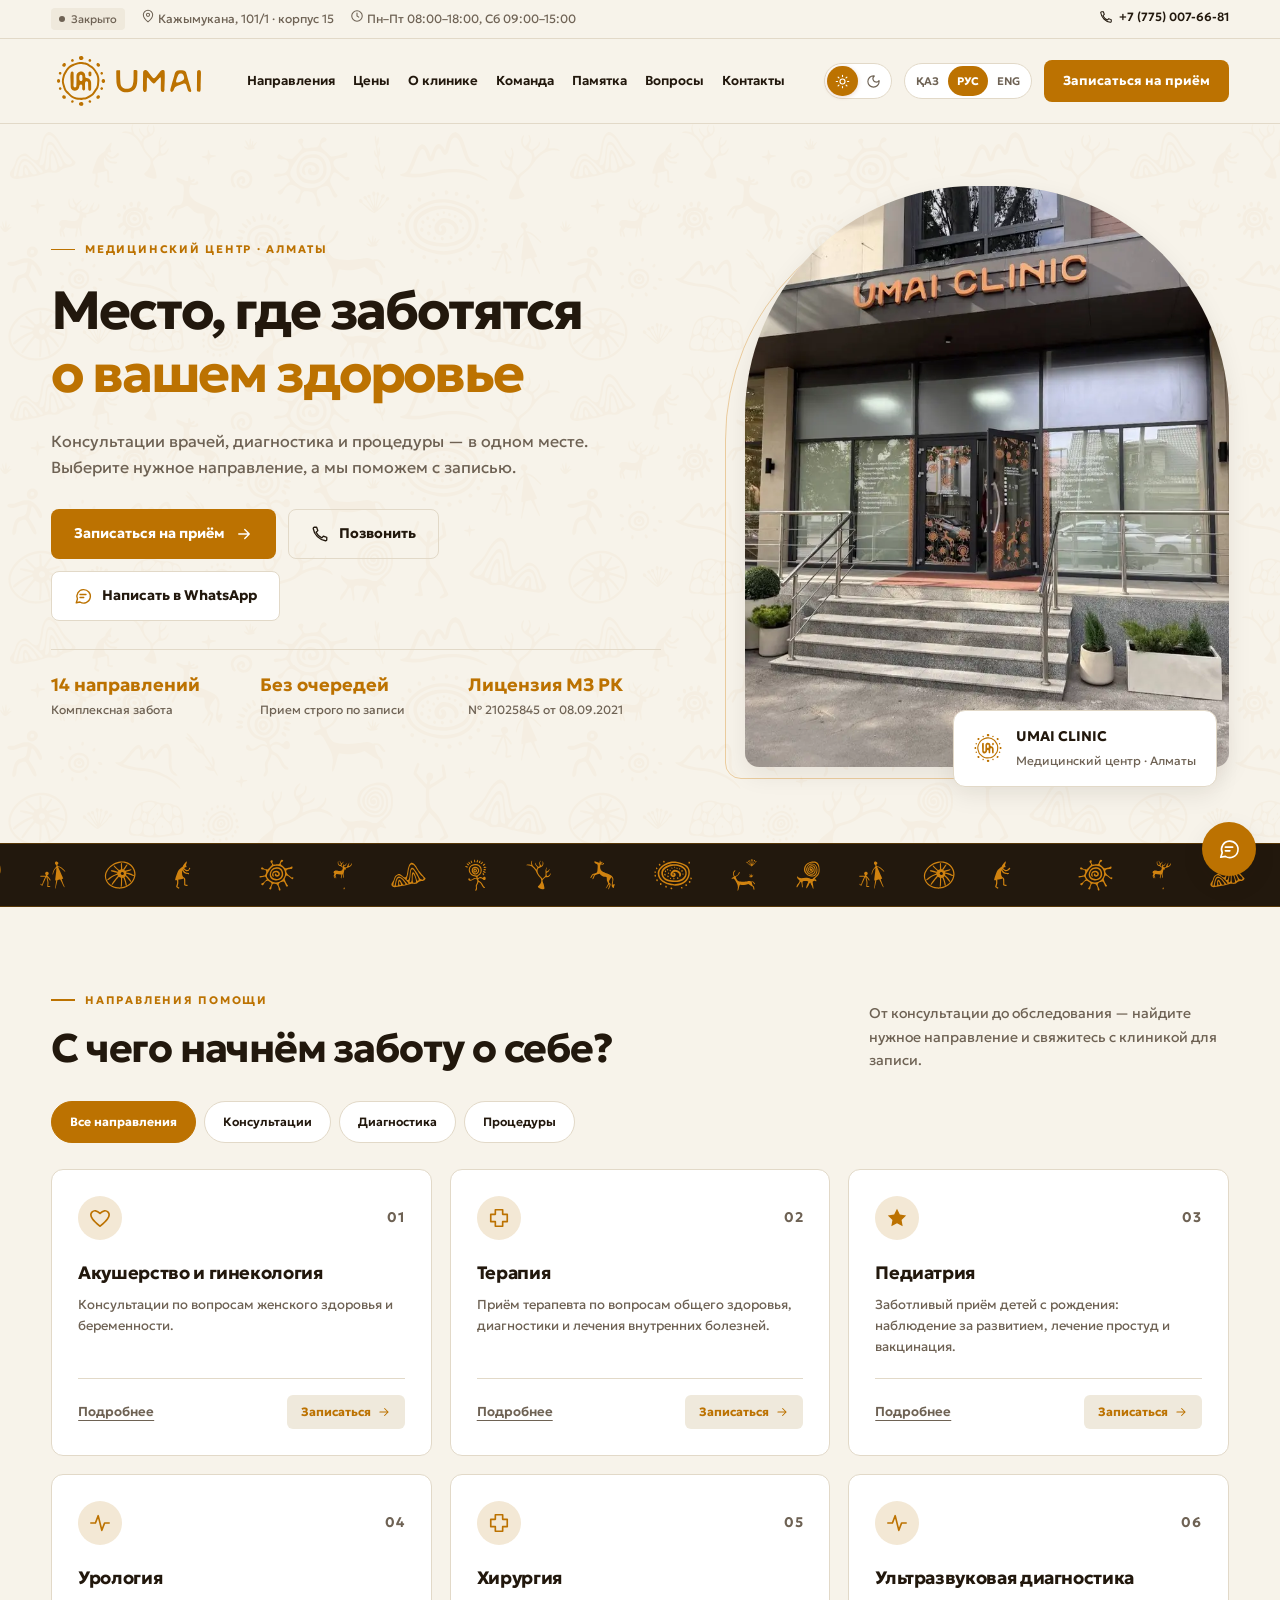
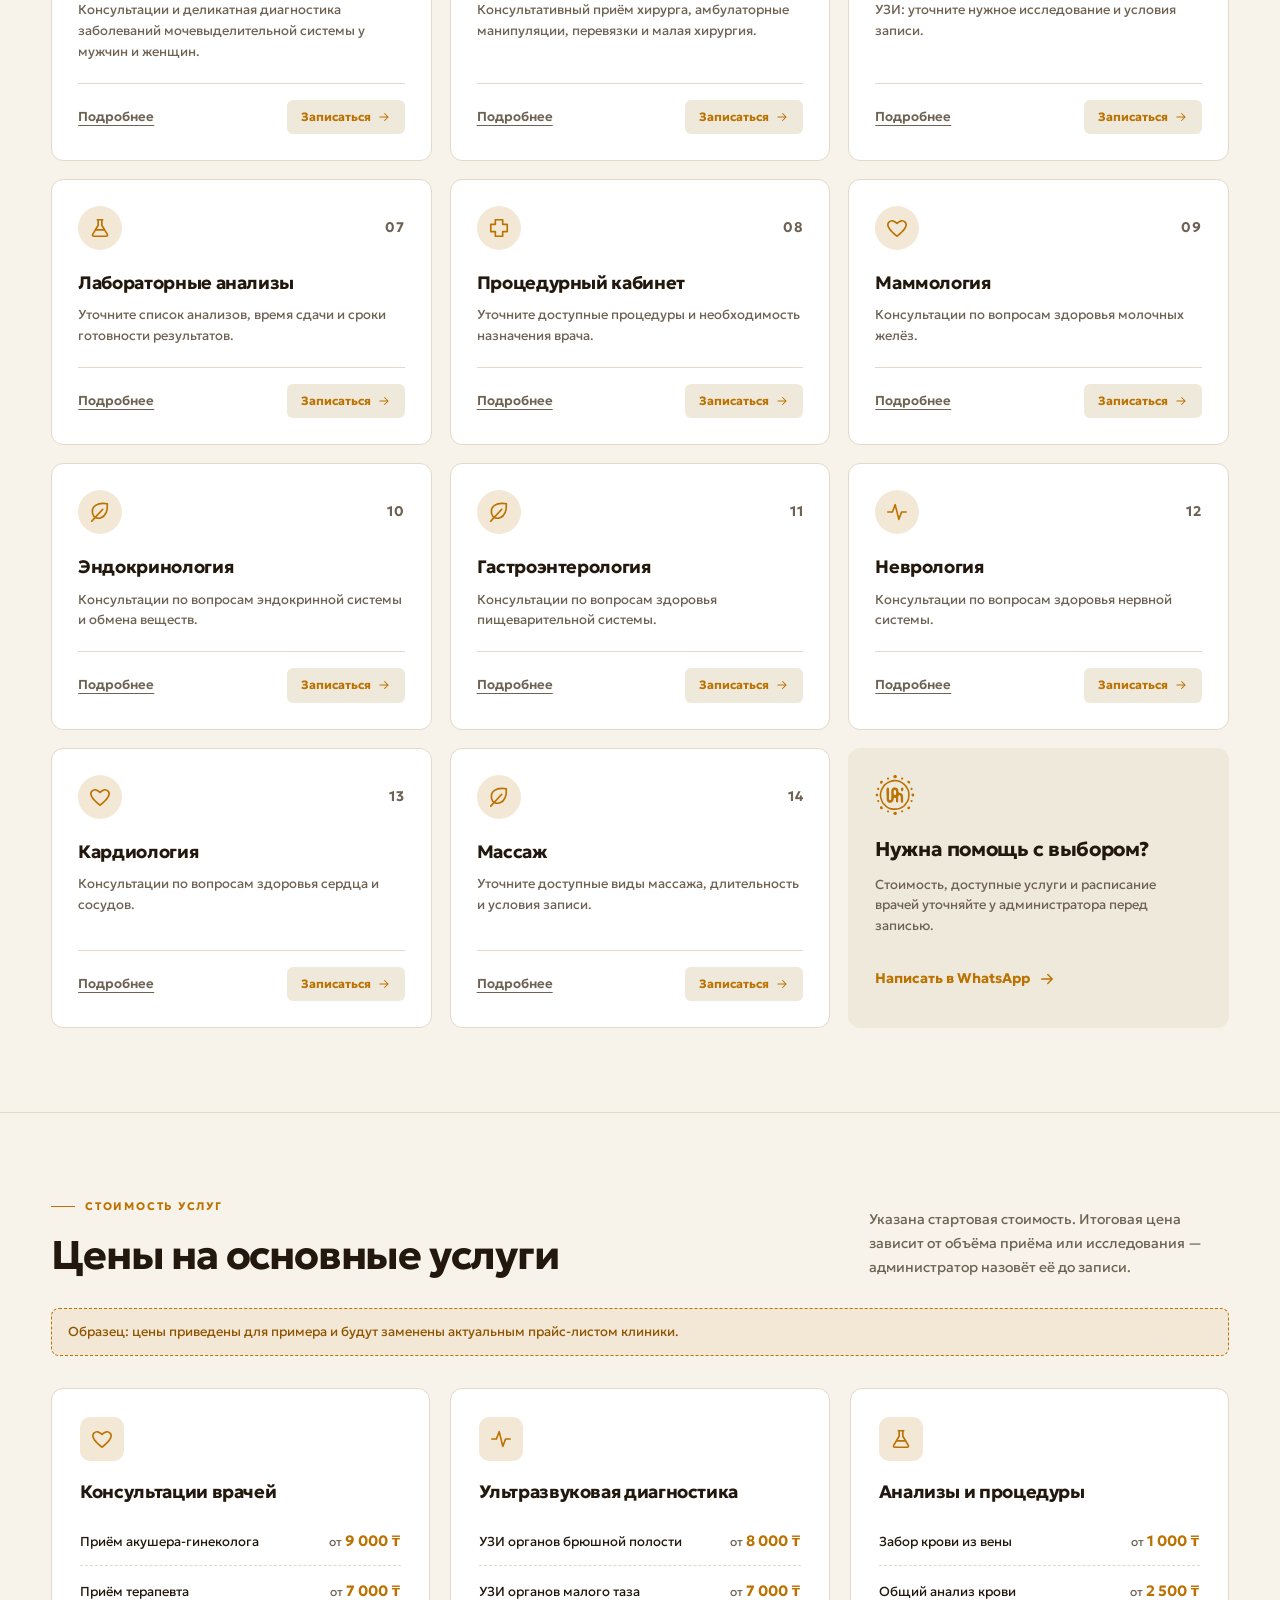
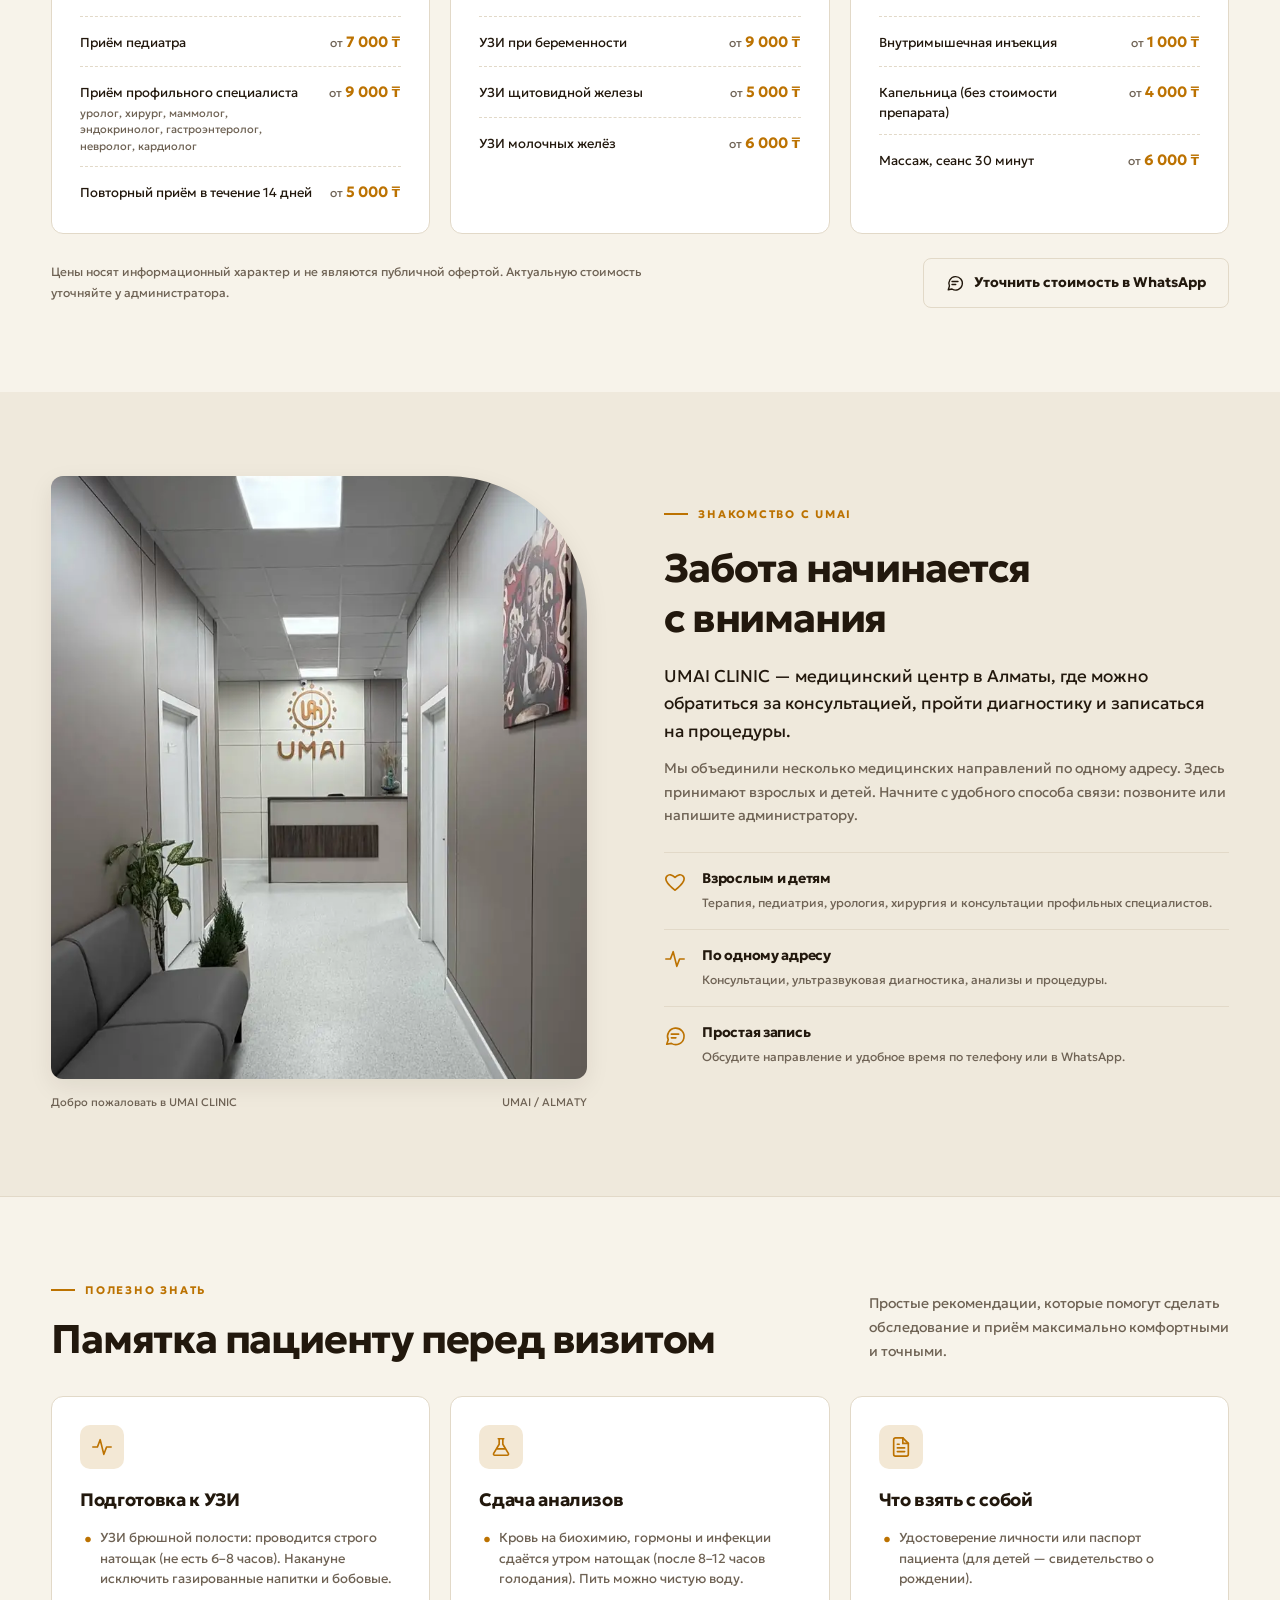
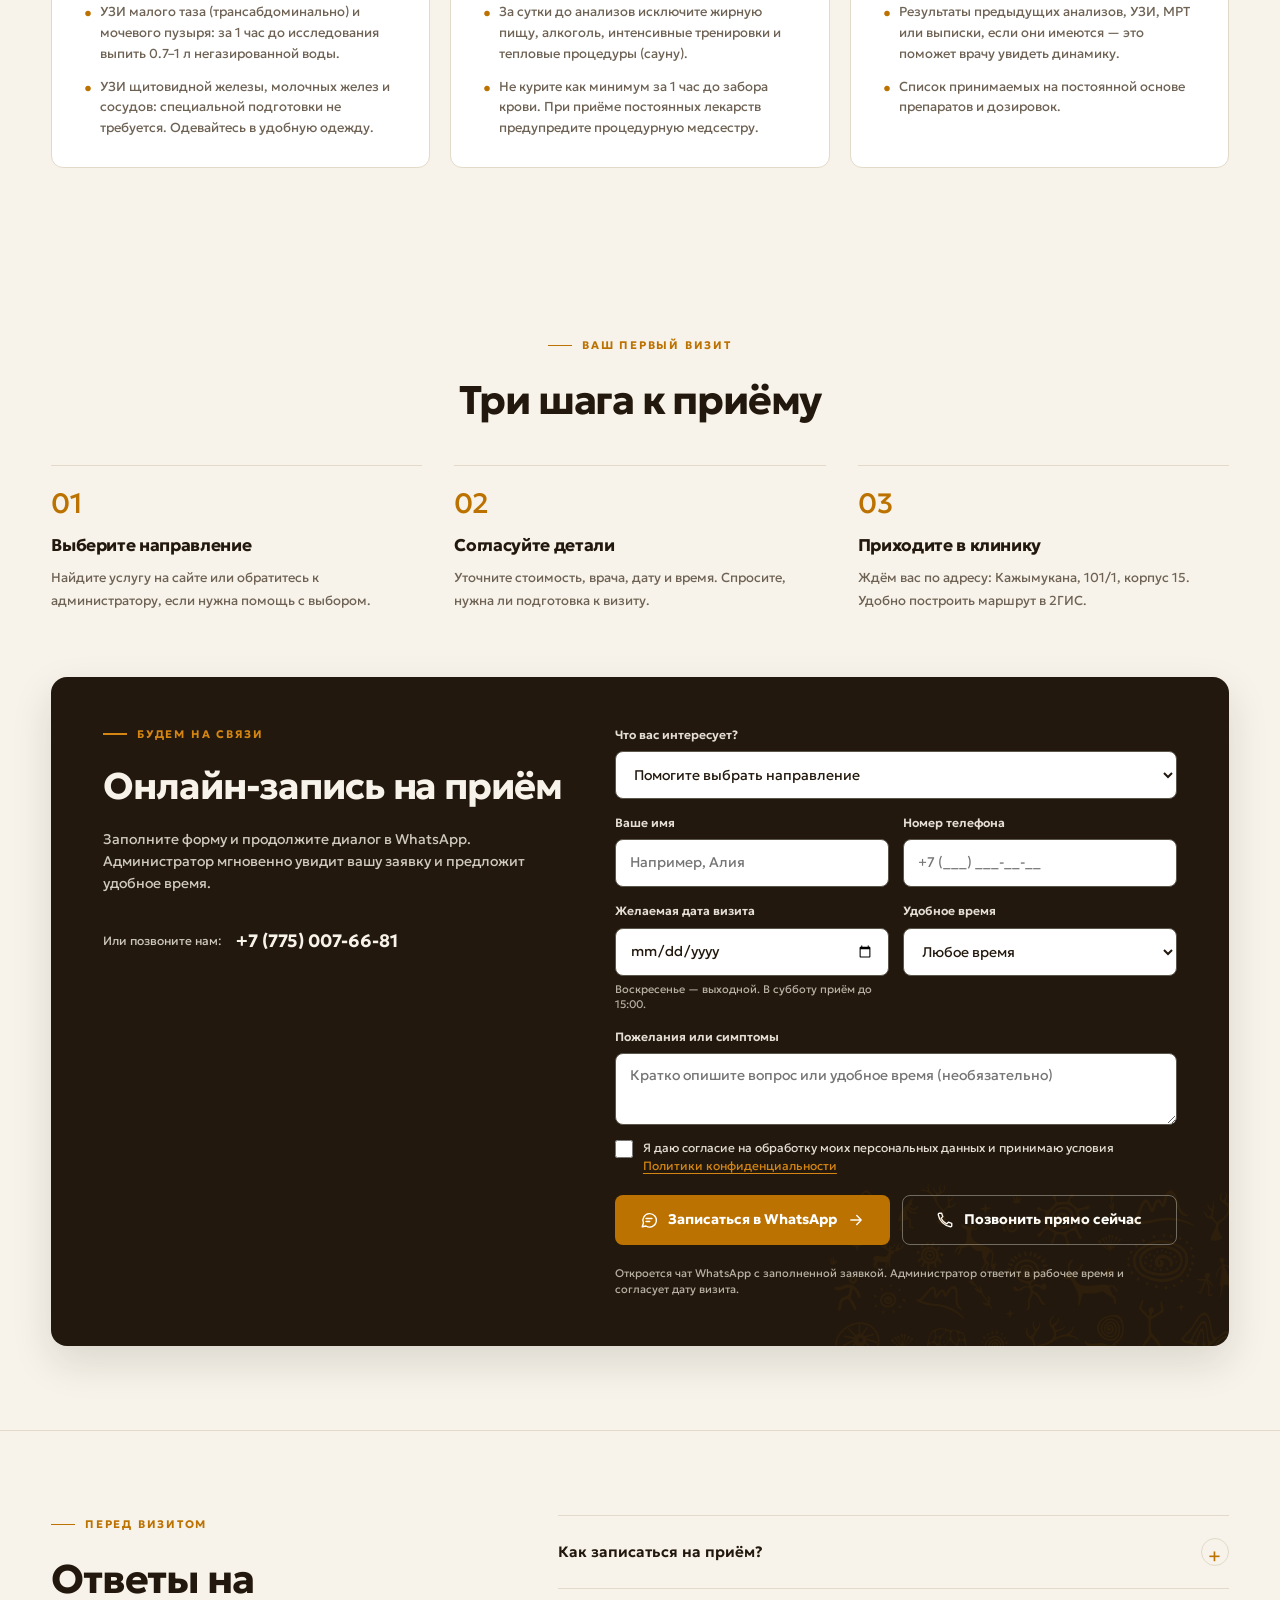
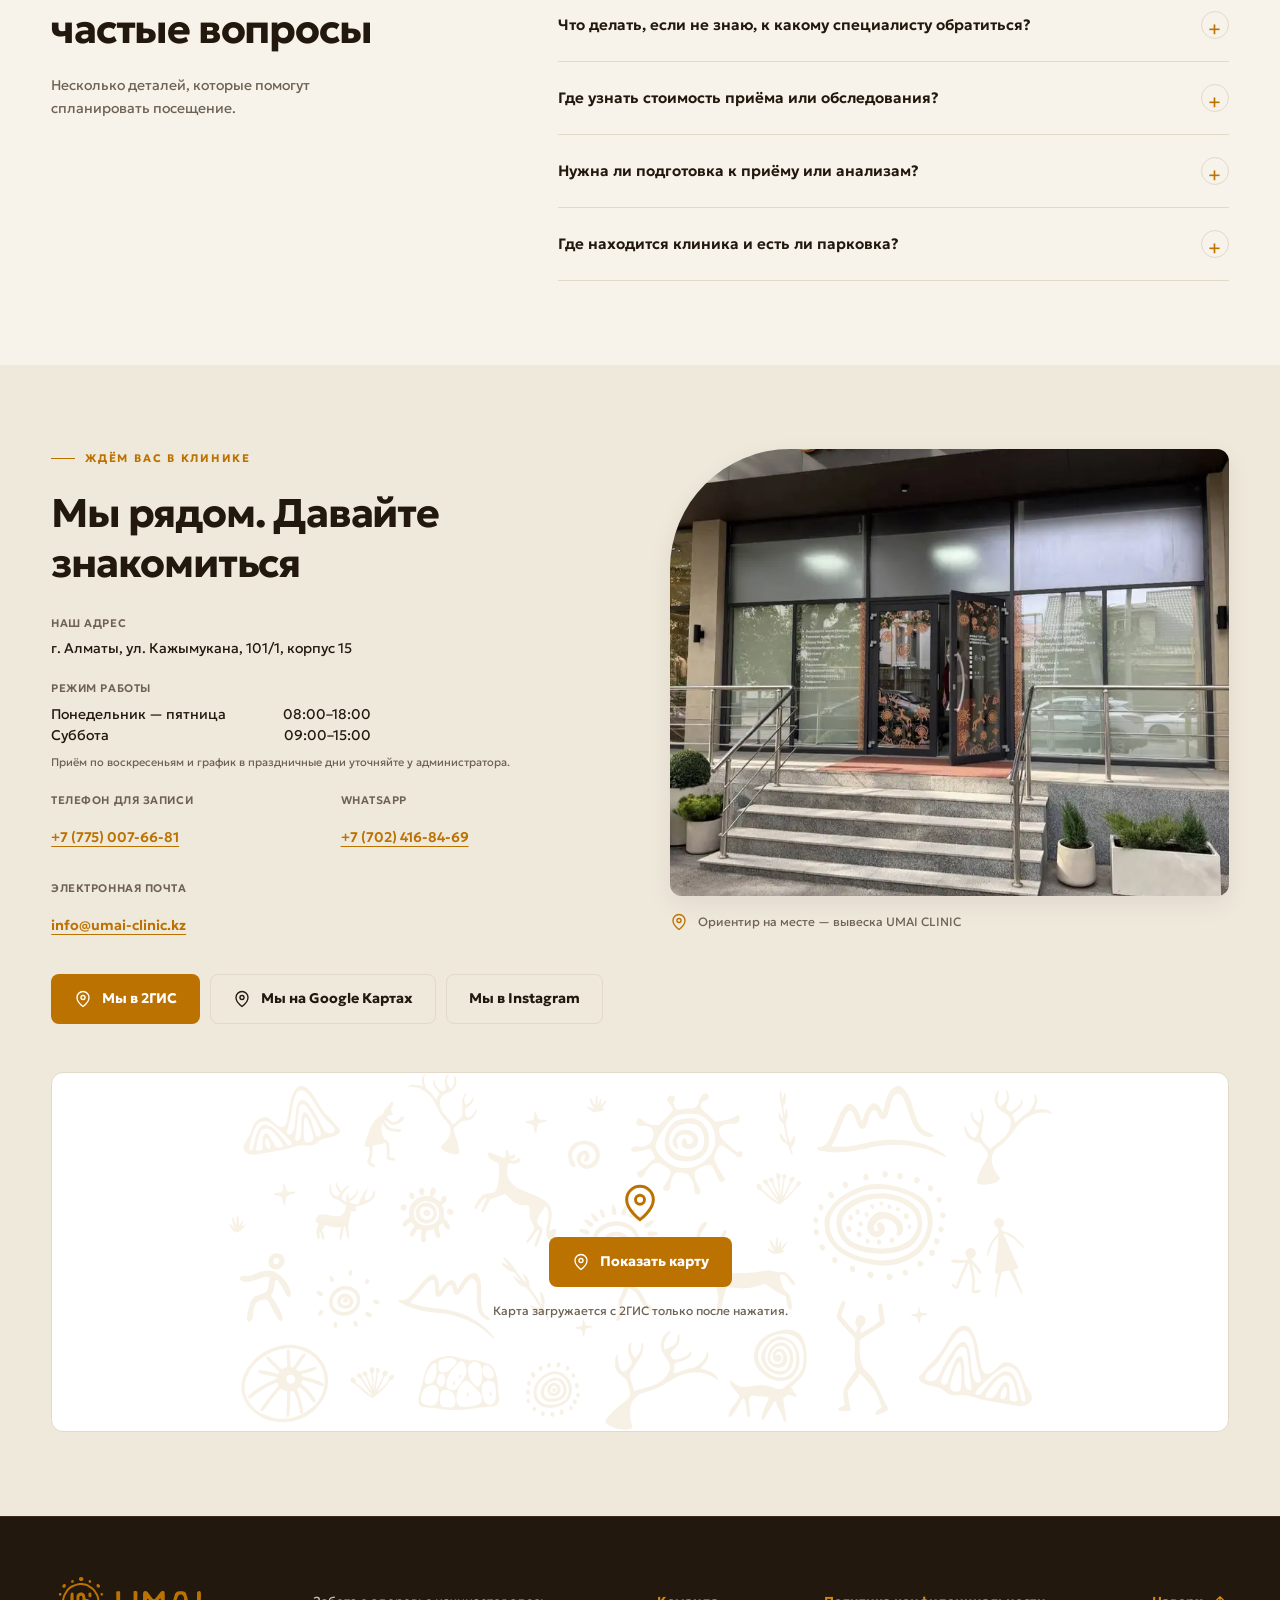
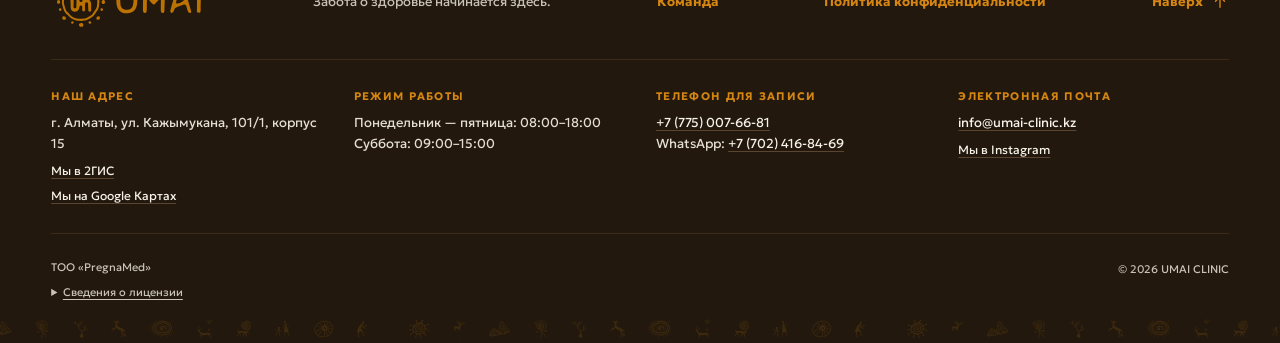
==== commit 64db97eb: "2" ====
--- a/index.html
+++ b/index.html
@@ -970,11 +970,15 @@
             </div>
           </dl>
 
-          <!-- Route & Map Buttons -->
+          <!-- 2GIS, Google Maps & Instagram -->
           <div class="map-links">
-            <a class="btn btn-primary" href="https://2gis.kz/almaty/center/76.949355,43.222045/zoom/16/routeTab/rsType/bus/to/76.949355,43.222045%E2%95%8EUmai%20Clinic,%20%D0%BC%D0%B5%D0%B4%D0%B8%D1%86%D0%B8%D0%BD%D1%81%D0%BA%D0%B8%D0%B9%20%D1%86%D0%B5%D0%BD%D1%82%D1%80" target="_blank" rel="noopener">
+            <a class="btn btn-primary" href="https://2gis.kz/almaty/firm/70000001118453662" target="_blank" rel="noopener">
               <svg class="icon" aria-hidden="true"><use href="#i-pin"/></svg>
-              <span data-i18n="map">Построить маршрут в 2ГИС</span>
+              <span data-i18n="map">Мы в 2ГИС</span>
+            </a>
+            <a class="btn btn-outline" href="https://www.google.com/maps/search/?api=1&amp;query=UMAI%20CLINIC%2C%20%D1%83%D0%BB%D0%B8%D1%86%D0%B0%20%D0%9A%D0%B0%D0%B6%D1%8B%D0%BC%D1%83%D0%BA%D0%B0%D0%BD%D0%B0%20101%2F1%2C%20%D0%90%D0%BB%D0%BC%D0%B0%D1%82%D1%8B" target="_blank" rel="noopener">
+              <svg class="icon" aria-hidden="true"><use href="#i-pin"/></svg>
+              <span data-i18n="googleMaps">Мы на Google Картах</span>
             </a>
             <a class="btn btn-outline" href="https://www.instagram.com/umai.clinic.almaty/" target="_blank" rel="noopener" data-i18n="instagram">Мы в Instagram</a>
           </div>
@@ -1024,7 +1028,8 @@
         <div>
           <p class="footer-label" data-i18n="addrLabel">Наш адрес</p>
           <p data-i18n="addr">г. Алматы, ул. Кажымукана, 101/1, корпус 15</p>
-          <a href="https://2gis.kz/almaty/center/76.949355,43.222045/zoom/16/routeTab/rsType/bus/to/76.949355,43.222045%E2%95%8EUmai%20Clinic,%20%D0%BC%D0%B5%D0%B4%D0%B8%D1%86%D0%B8%D0%BD%D1%81%D0%BA%D0%B8%D0%B9%20%D1%86%D0%B5%D0%BD%D1%82%D1%80" target="_blank" rel="noopener" data-i18n="map">Построить маршрут в 2ГИС</a>
+          <a href="https://2gis.kz/almaty/firm/70000001118453662" target="_blank" rel="noopener" data-i18n="map">Мы в 2ГИС</a>
+          <a href="https://www.google.com/maps/search/?api=1&amp;query=UMAI%20CLINIC%2C%20%D1%83%D0%BB%D0%B8%D1%86%D0%B0%20%D0%9A%D0%B0%D0%B6%D1%8B%D0%BC%D1%83%D0%BA%D0%B0%D0%BD%D0%B0%20101%2F1%2C%20%D0%90%D0%BB%D0%BC%D0%B0%D1%82%D1%8B" target="_blank" rel="noopener" data-i18n="googleMaps">Мы на Google Картах</a>
         </div>
         <div>
           <p class="footer-label" data-i18n="hoursLabel">Режим работы</p>
--- a/styles.css
+++ b/styles.css
@@ -1229,7 +1229,7 @@
 }
 .footer-contacts a { color: var(--on-dark); text-decoration: underline; text-decoration-color: #5a4630; text-underline-offset: 3px; }
 .footer-contacts a:hover { color: var(--copper-light); }
-.footer-contacts > div > a { display: inline-block; margin-top: 6px; font-size: 12px; }
+.footer-contacts > div > a { display: block; width: fit-content; margin-top: 6px; font-size: 12px; }
 @media (max-width: 900px) {
   .footer-contacts { grid-template-columns: repeat(2, minmax(0, 1fr)); }
 }
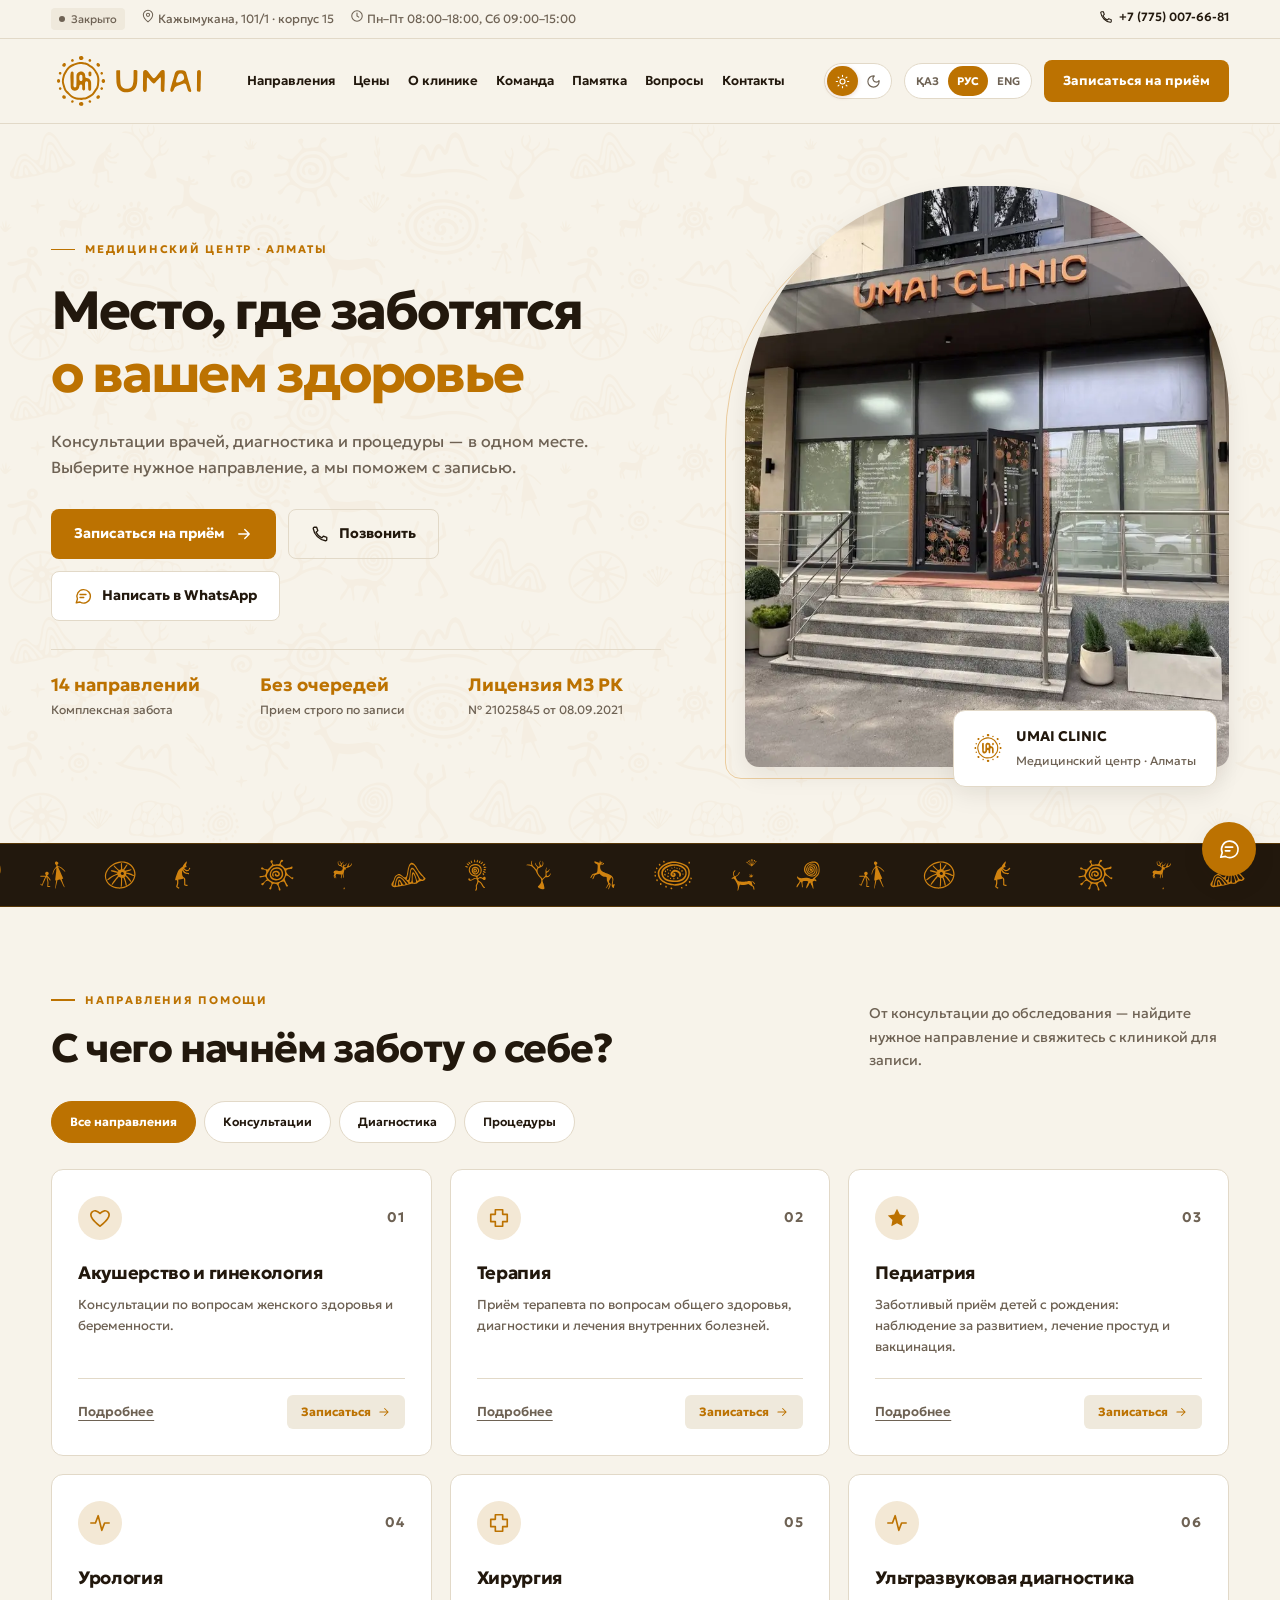
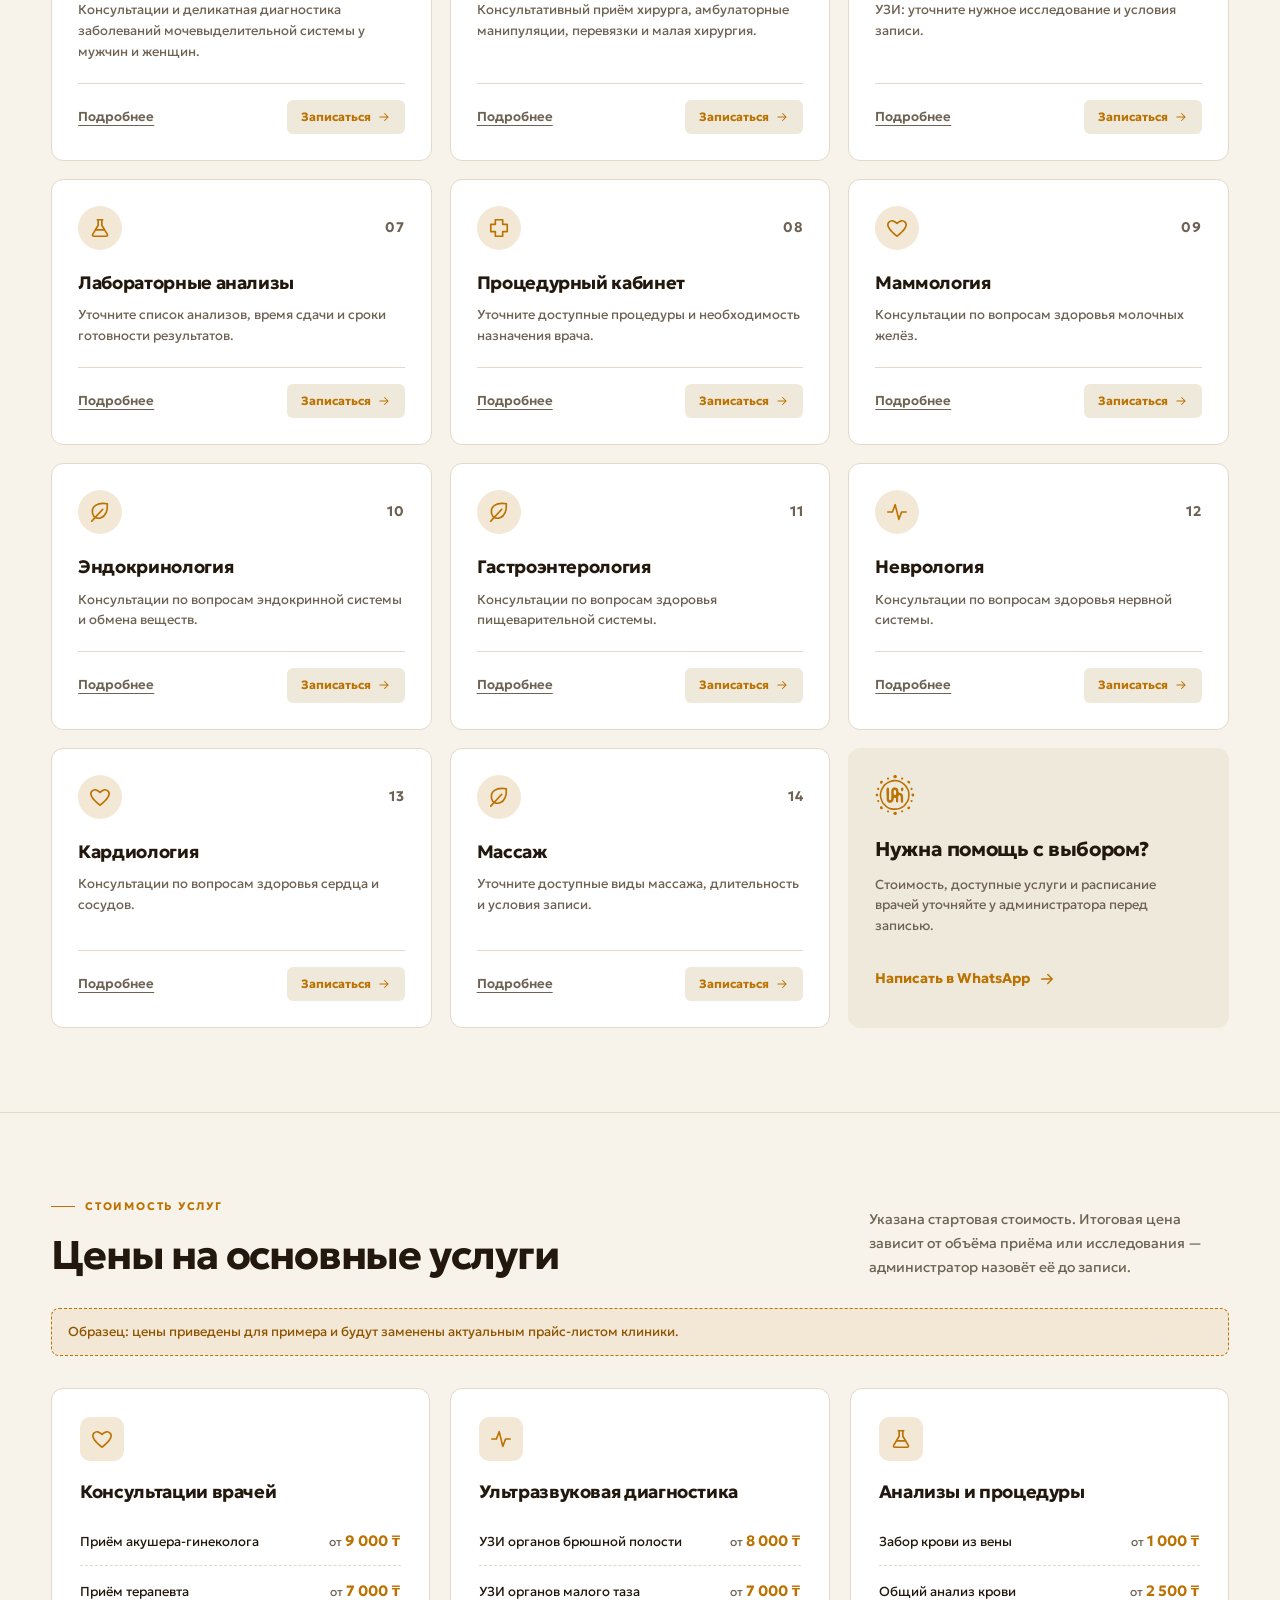
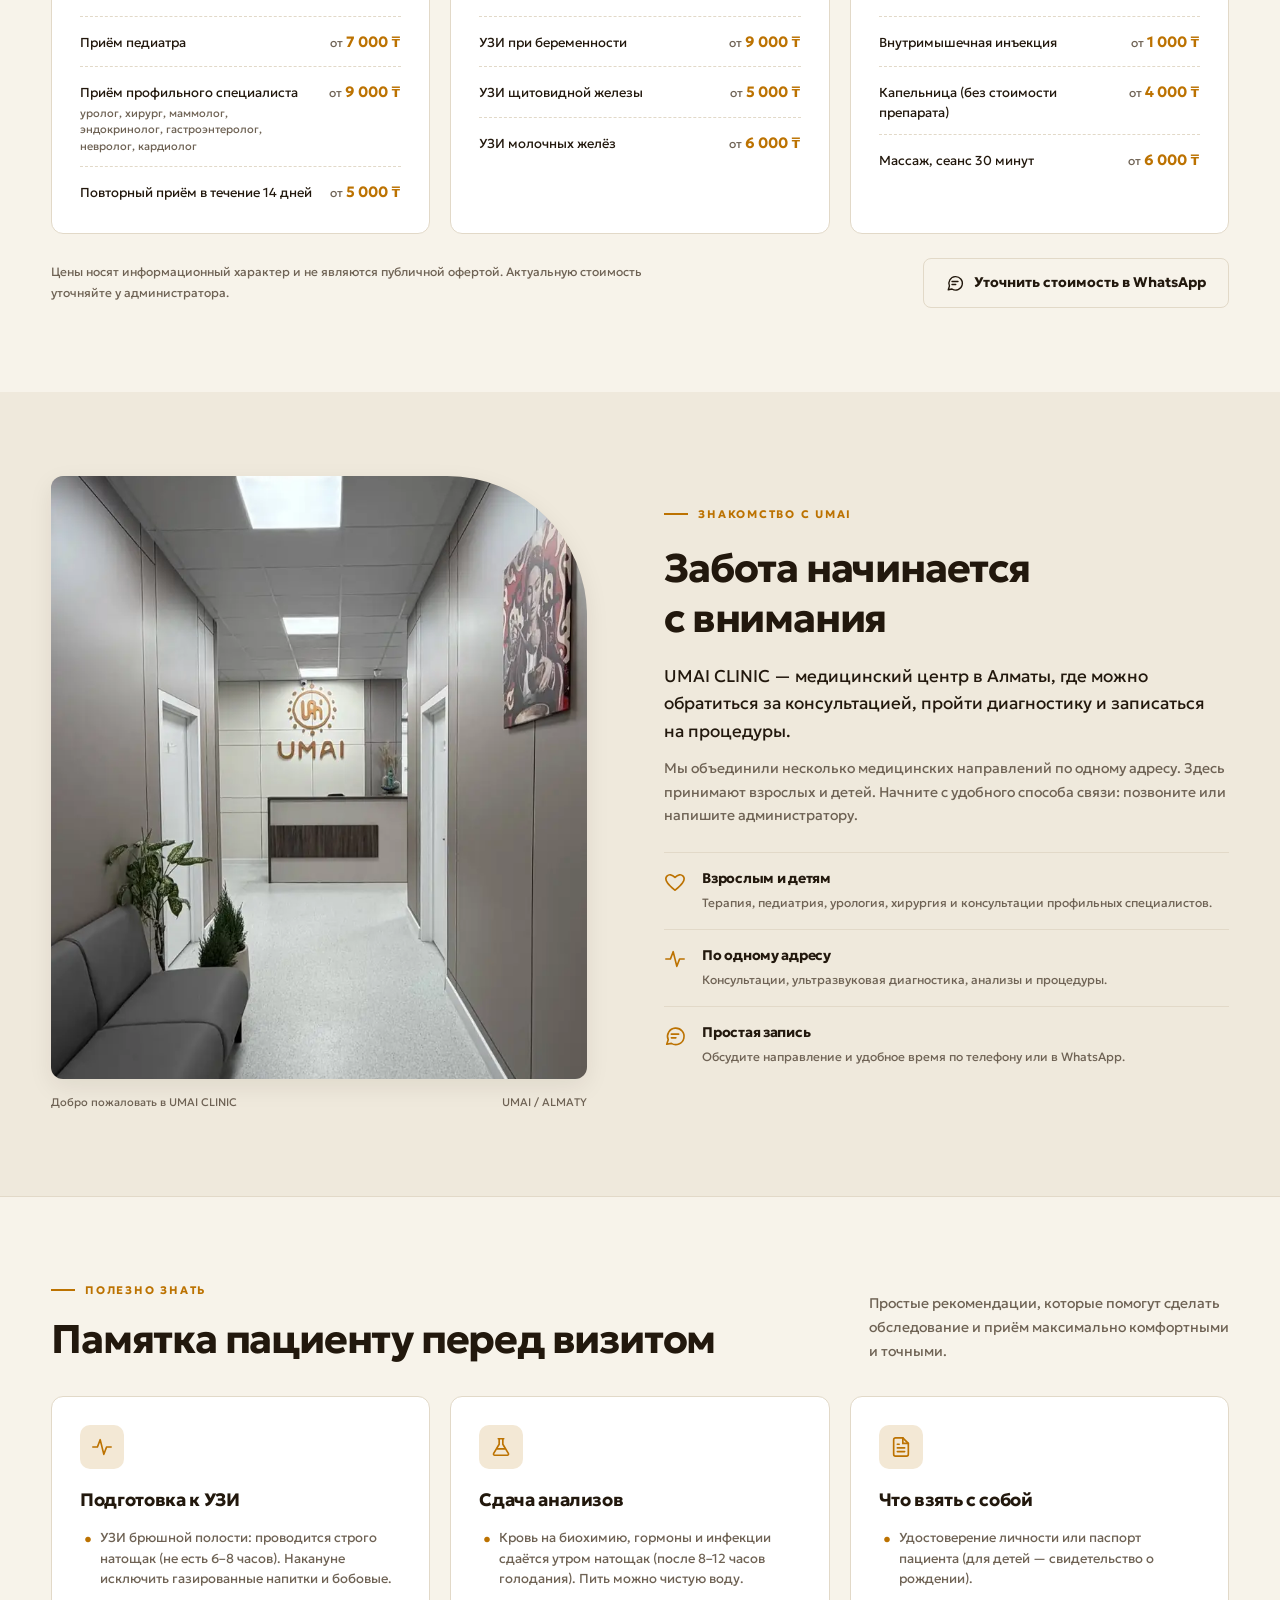
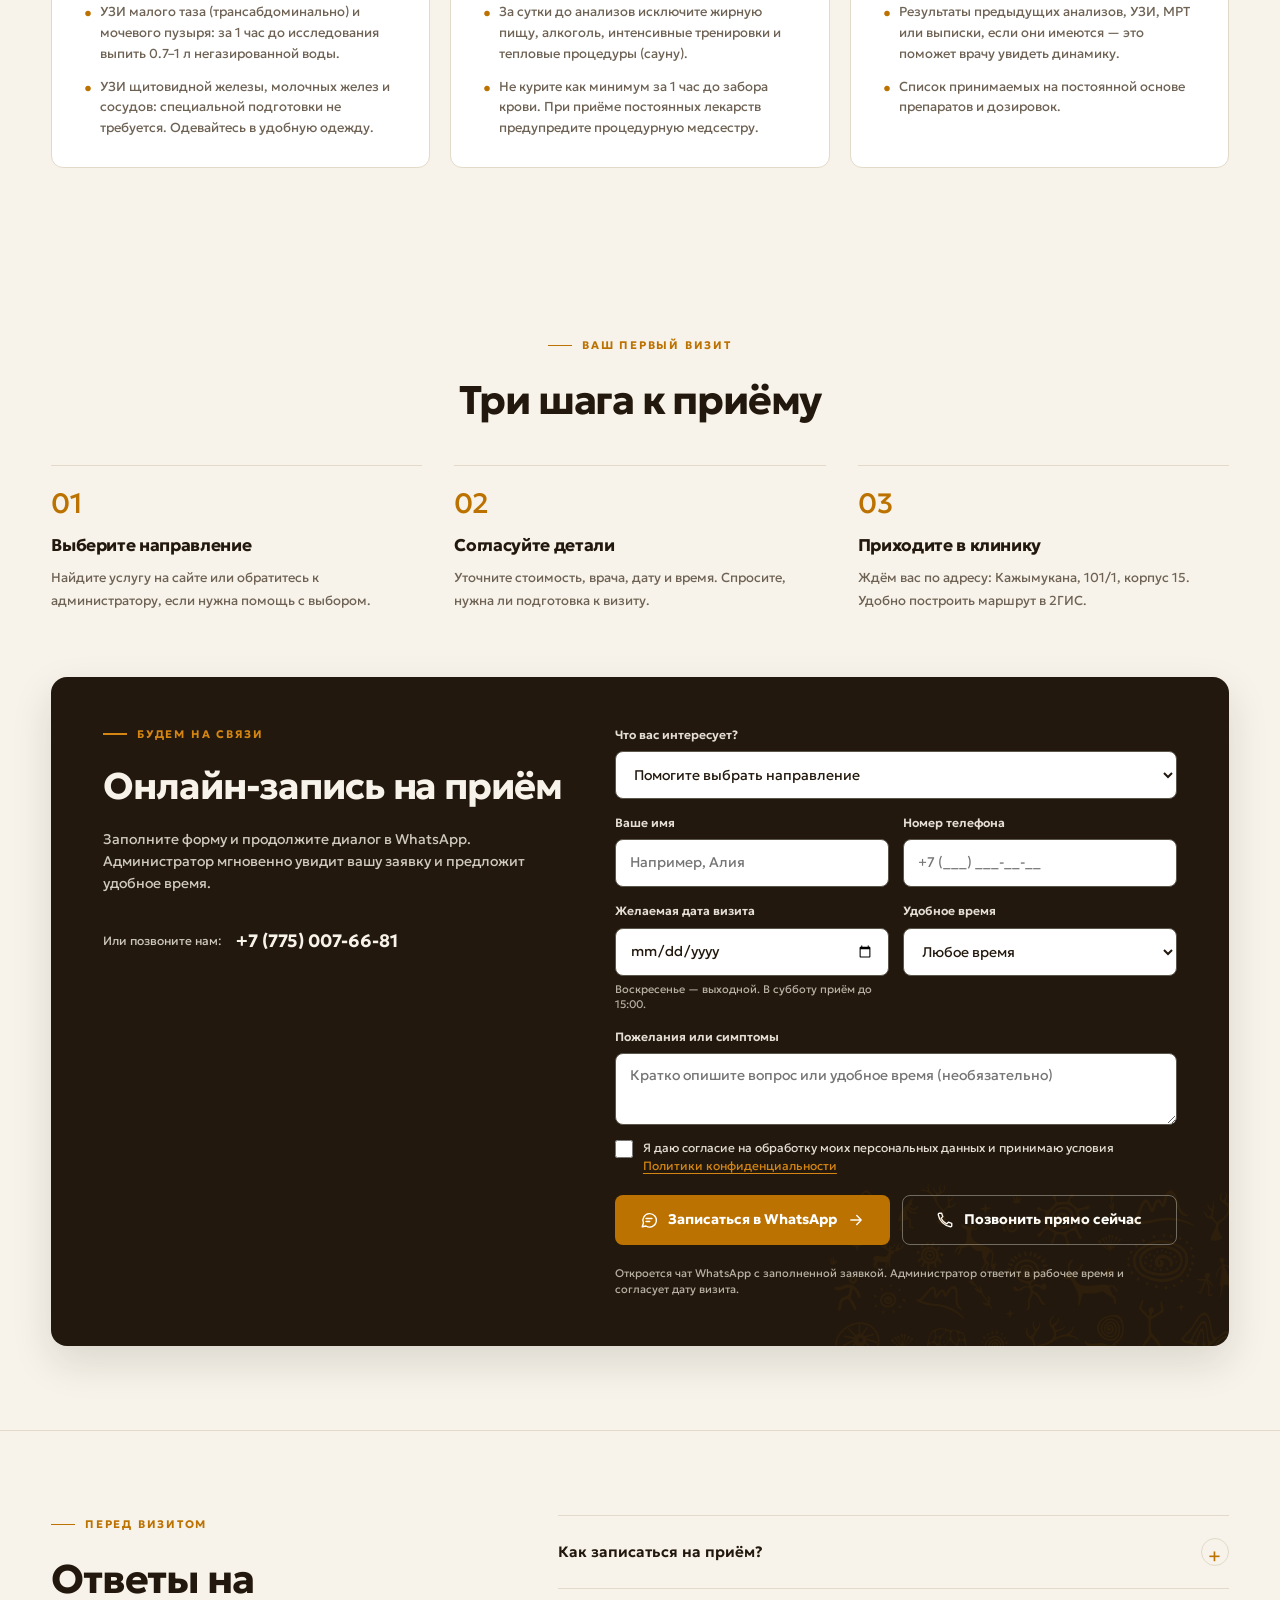
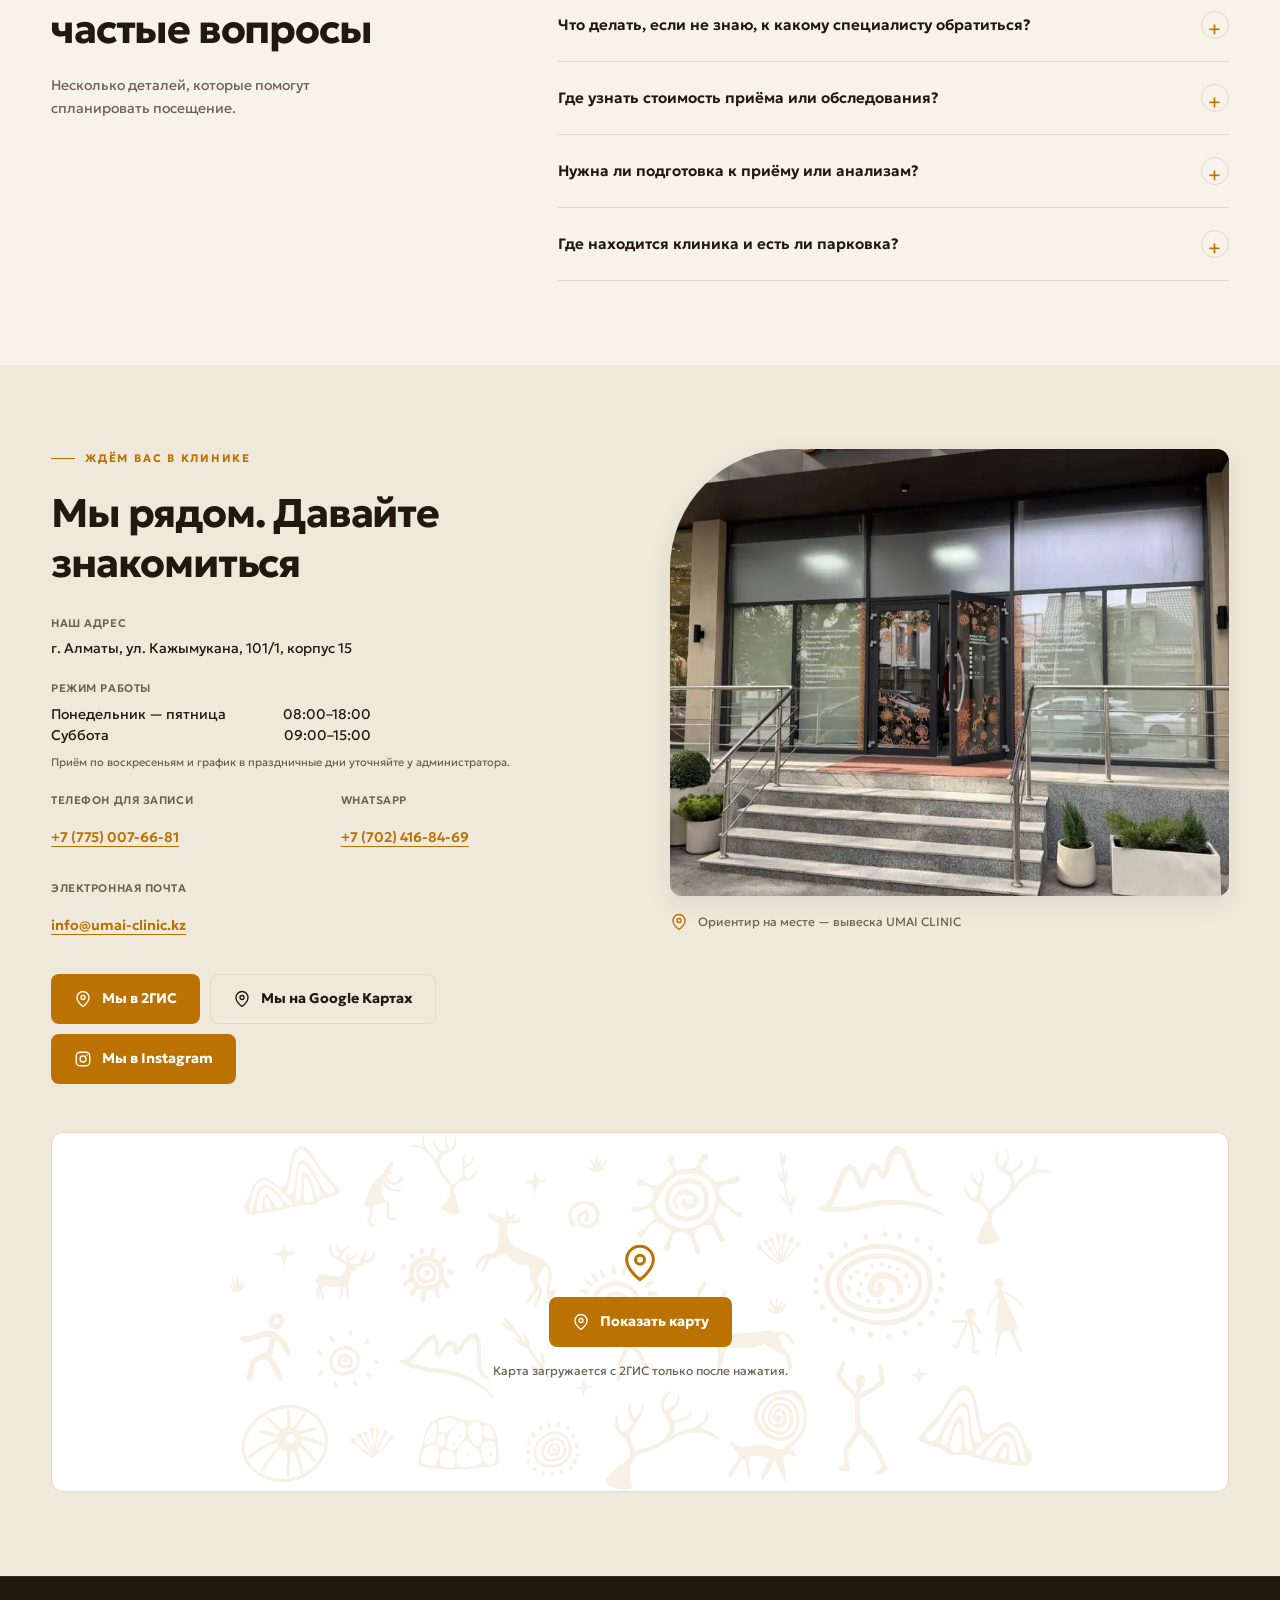
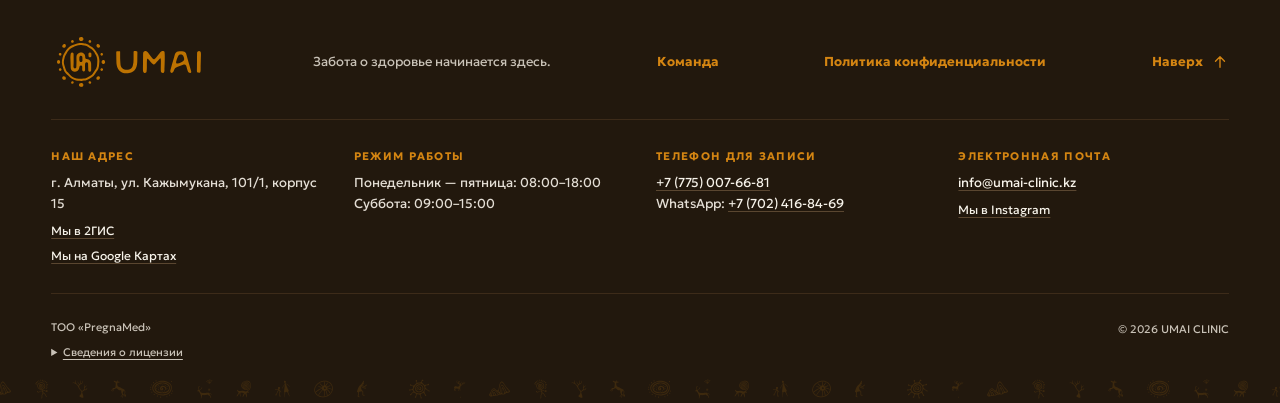
==== commit b9499cdb: "3" ====
--- a/index.html
+++ b/index.html
@@ -254,6 +254,7 @@
       <symbol id="i-doc" viewBox="0 0 24 24"><path d="M14 2H6a2 2 0 0 0-2 2v16a2 2 0 0 0 2 2h12a2 2 0 0 0 2-2V8z" fill="none" stroke="currentColor" stroke-width="1.8"/><path d="M14 2v6h6M16 13H8M16 17H8M10 9H8" fill="none" stroke="currentColor" stroke-width="1.8" stroke-linecap="round"/></symbol>
       <symbol id="i-car" viewBox="0 0 24 24"><path d="M19 17h2c.6 0 1-.4 1-1v-3c0-.9-.7-1.7-1.5-1.9C18.7 10.6 16 10 16 10s-1.3-1.4-2.2-2.3c-.5-.4-1.1-.7-1.8-.7H5c-.6 0-1.1.4-1.4.9l-1.5 2.5C2 10.6 2 11 2 11.4V16c0 .6.4 1 1 1h2" fill="none" stroke="currentColor" stroke-width="1.8" stroke-linecap="round"/><circle cx="7" cy="17" r="2" fill="none" stroke="currentColor" stroke-width="1.8"/><circle cx="17" cy="17" r="2" fill="none" stroke="currentColor" stroke-width="1.8"/></symbol>
       <symbol id="i-bus" viewBox="0 0 24 24"><rect width="16" height="16" x="4" y="3" rx="2" fill="none" stroke="currentColor" stroke-width="1.8"/><path d="M4 11h16M8 15h.01M16 15h.01M6 19v2M18 19v2" fill="none" stroke="currentColor" stroke-width="1.8" stroke-linecap="round"/></symbol>
+      <symbol id="i-instagram" viewBox="0 0 24 24"><rect x="3" y="3" width="18" height="18" rx="5" fill="none" stroke="currentColor" stroke-width="1.8"/><circle cx="12" cy="12" r="4" fill="none" stroke="currentColor" stroke-width="1.8"/><circle cx="17.3" cy="6.7" r="1.1" fill="currentColor"/></symbol>
     </defs>
   </svg>
 
@@ -980,7 +981,10 @@
               <svg class="icon" aria-hidden="true"><use href="#i-pin"/></svg>
               <span data-i18n="googleMaps">Мы на Google Картах</span>
             </a>
-            <a class="btn btn-outline" href="https://www.instagram.com/umai.clinic.almaty/" target="_blank" rel="noopener" data-i18n="instagram">Мы в Instagram</a>
+            <a class="btn btn-primary" href="https://www.instagram.com/umai.clinic.almaty/" target="_blank" rel="noopener">
+              <svg class="icon" aria-hidden="true"><use href="#i-instagram"/></svg>
+              <span data-i18n="instagram">Мы в Instagram</span>
+            </a>
           </div>
         </div>
 
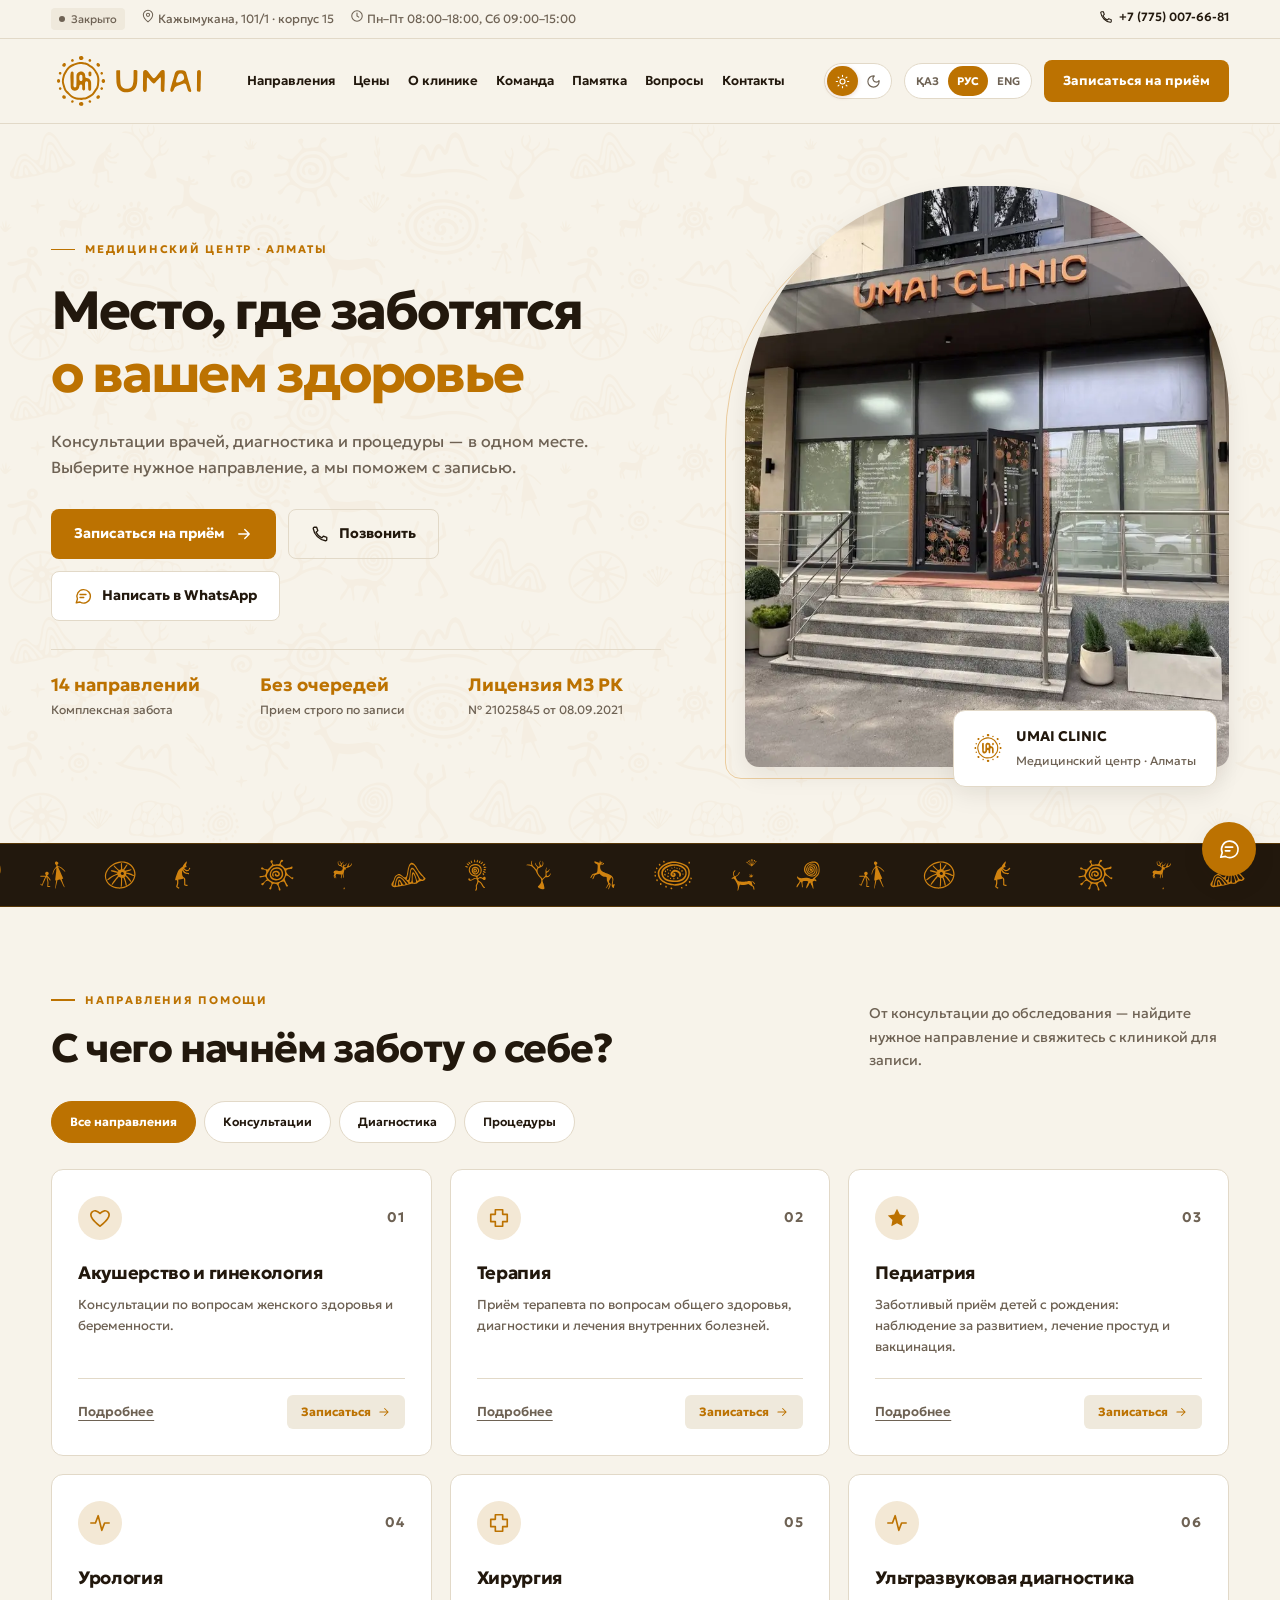
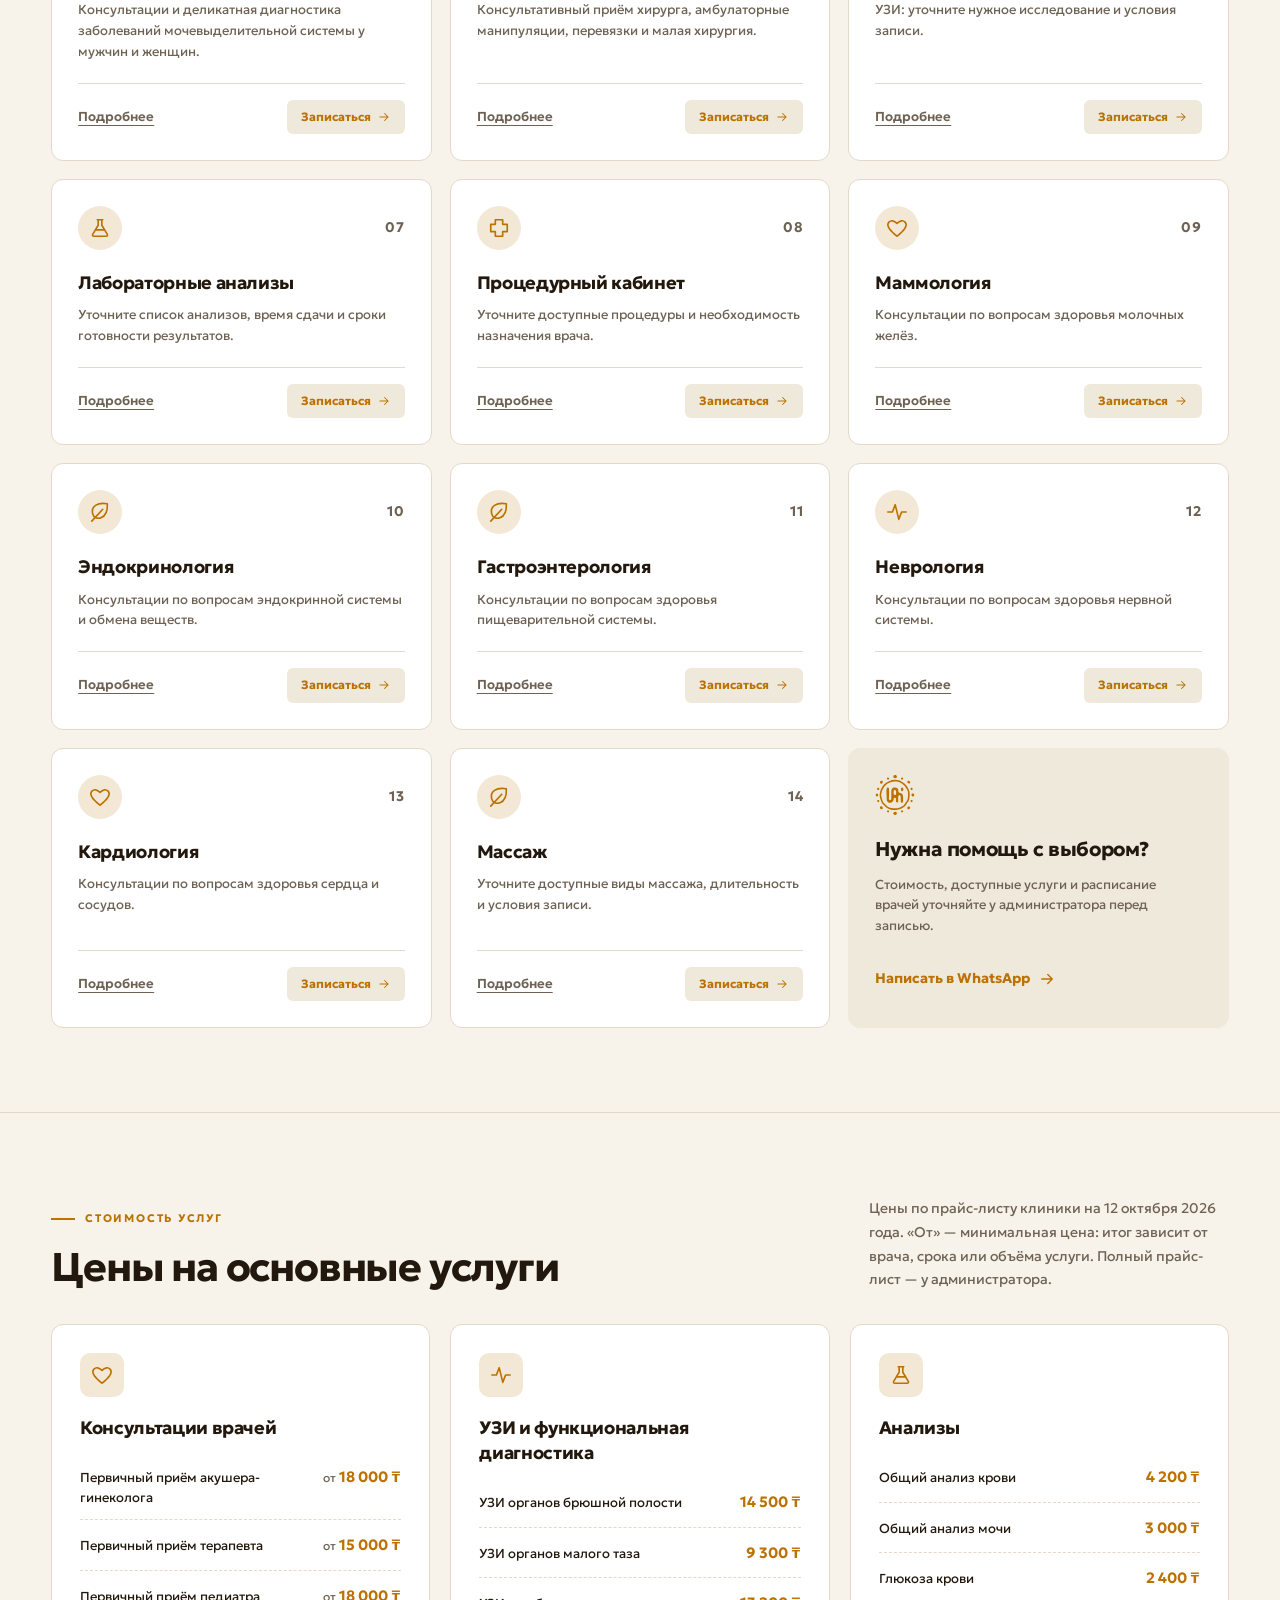
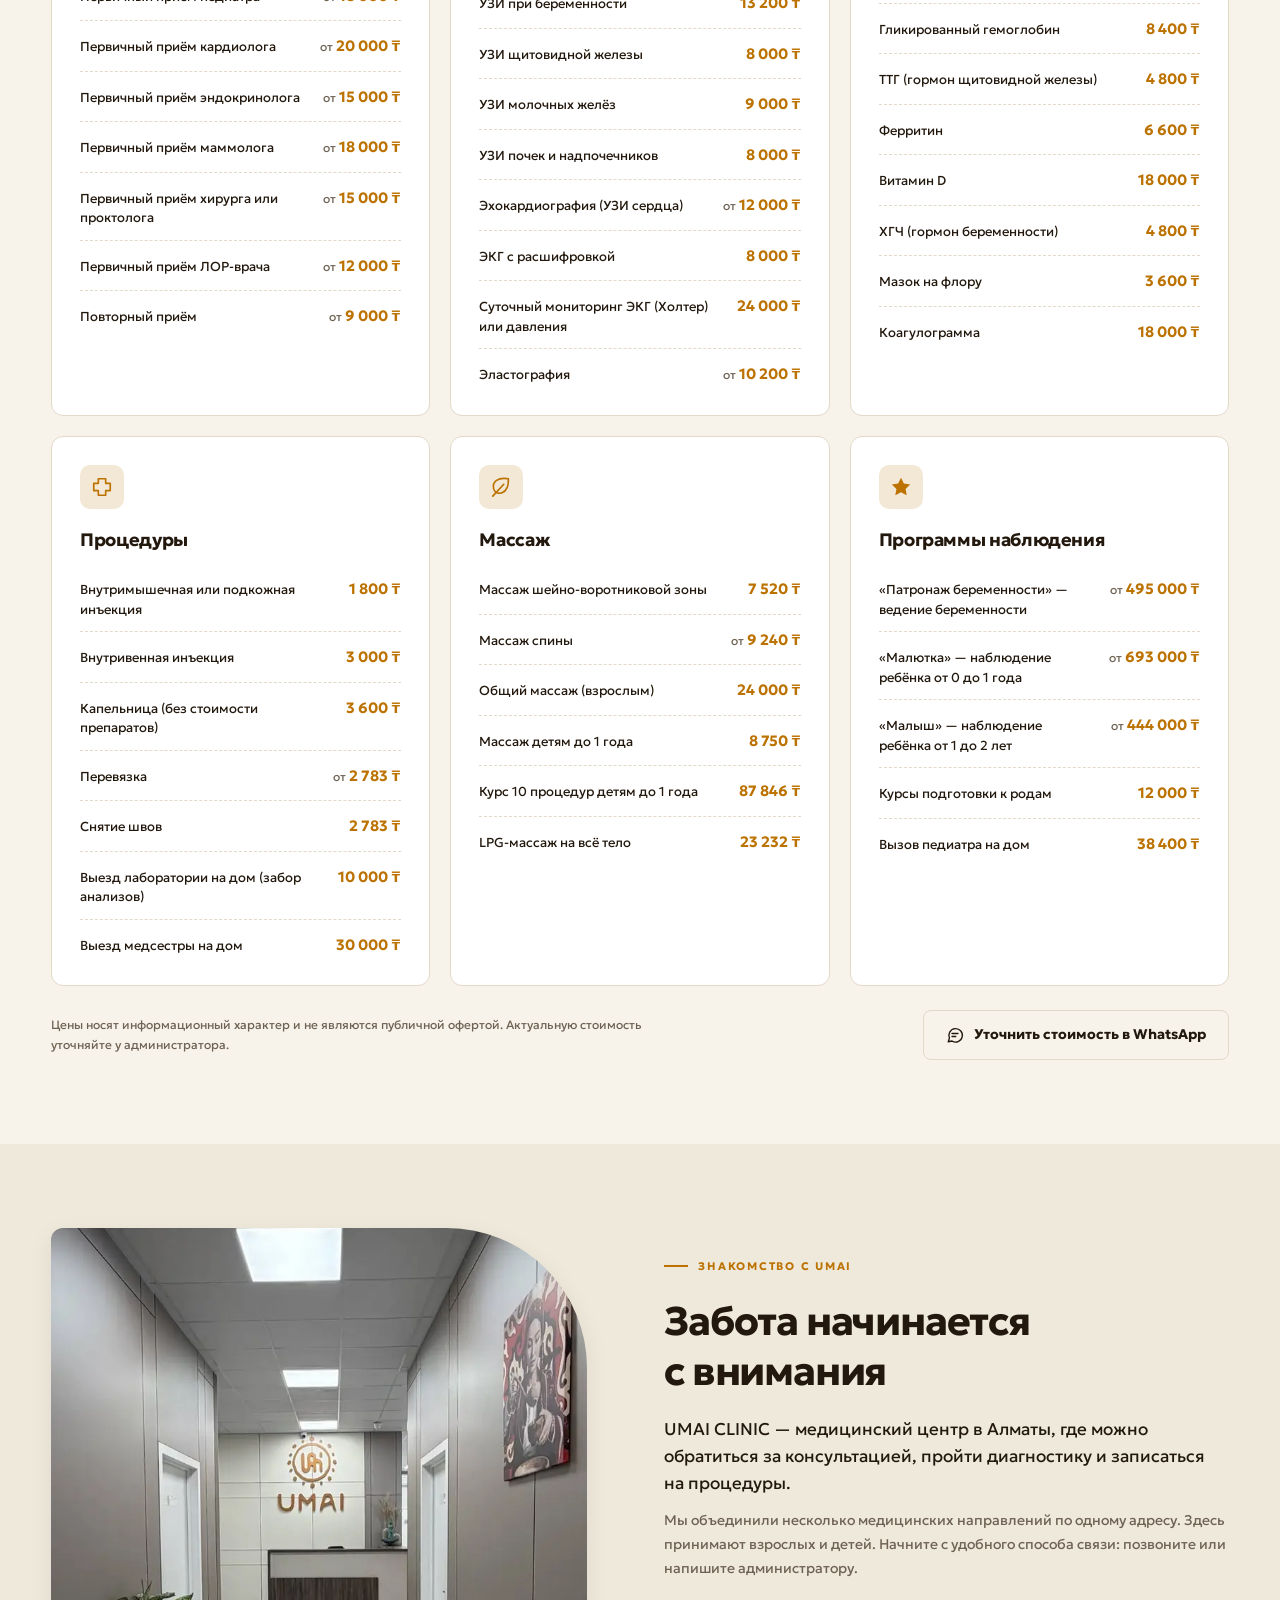
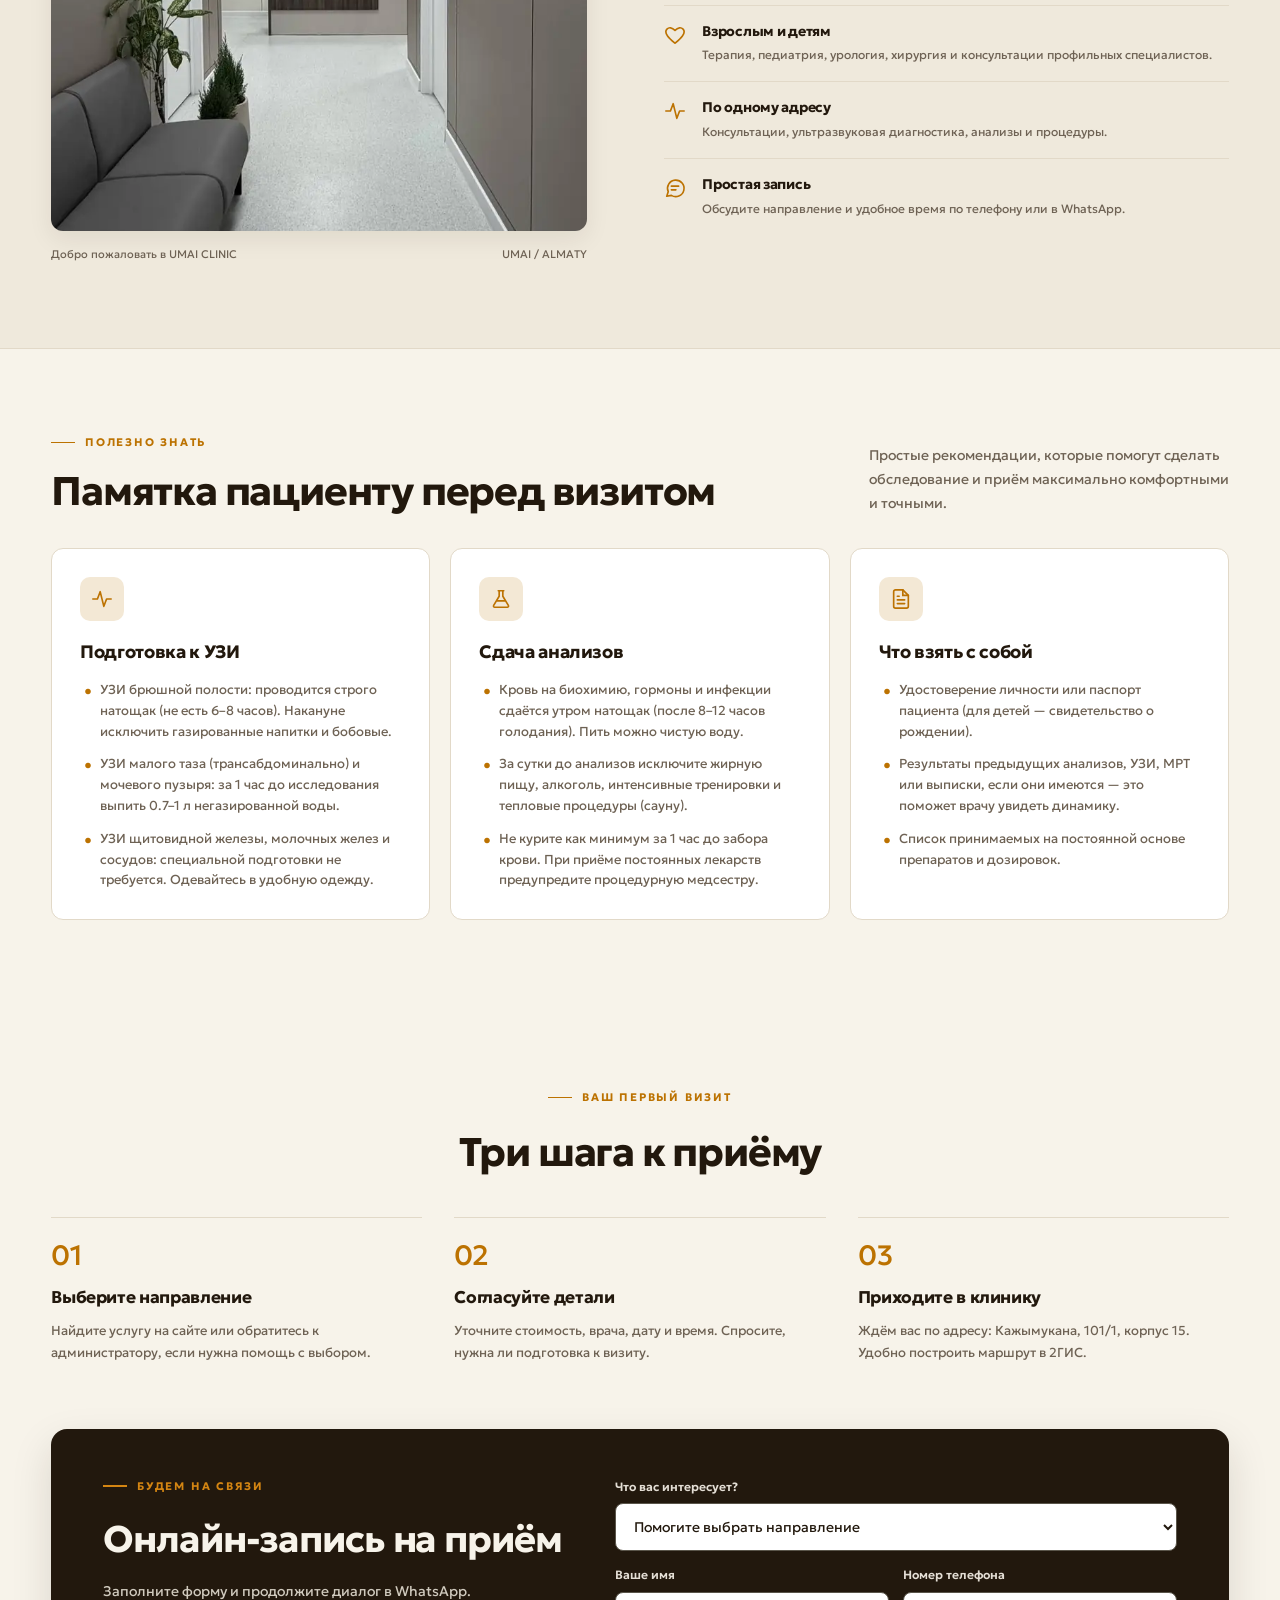
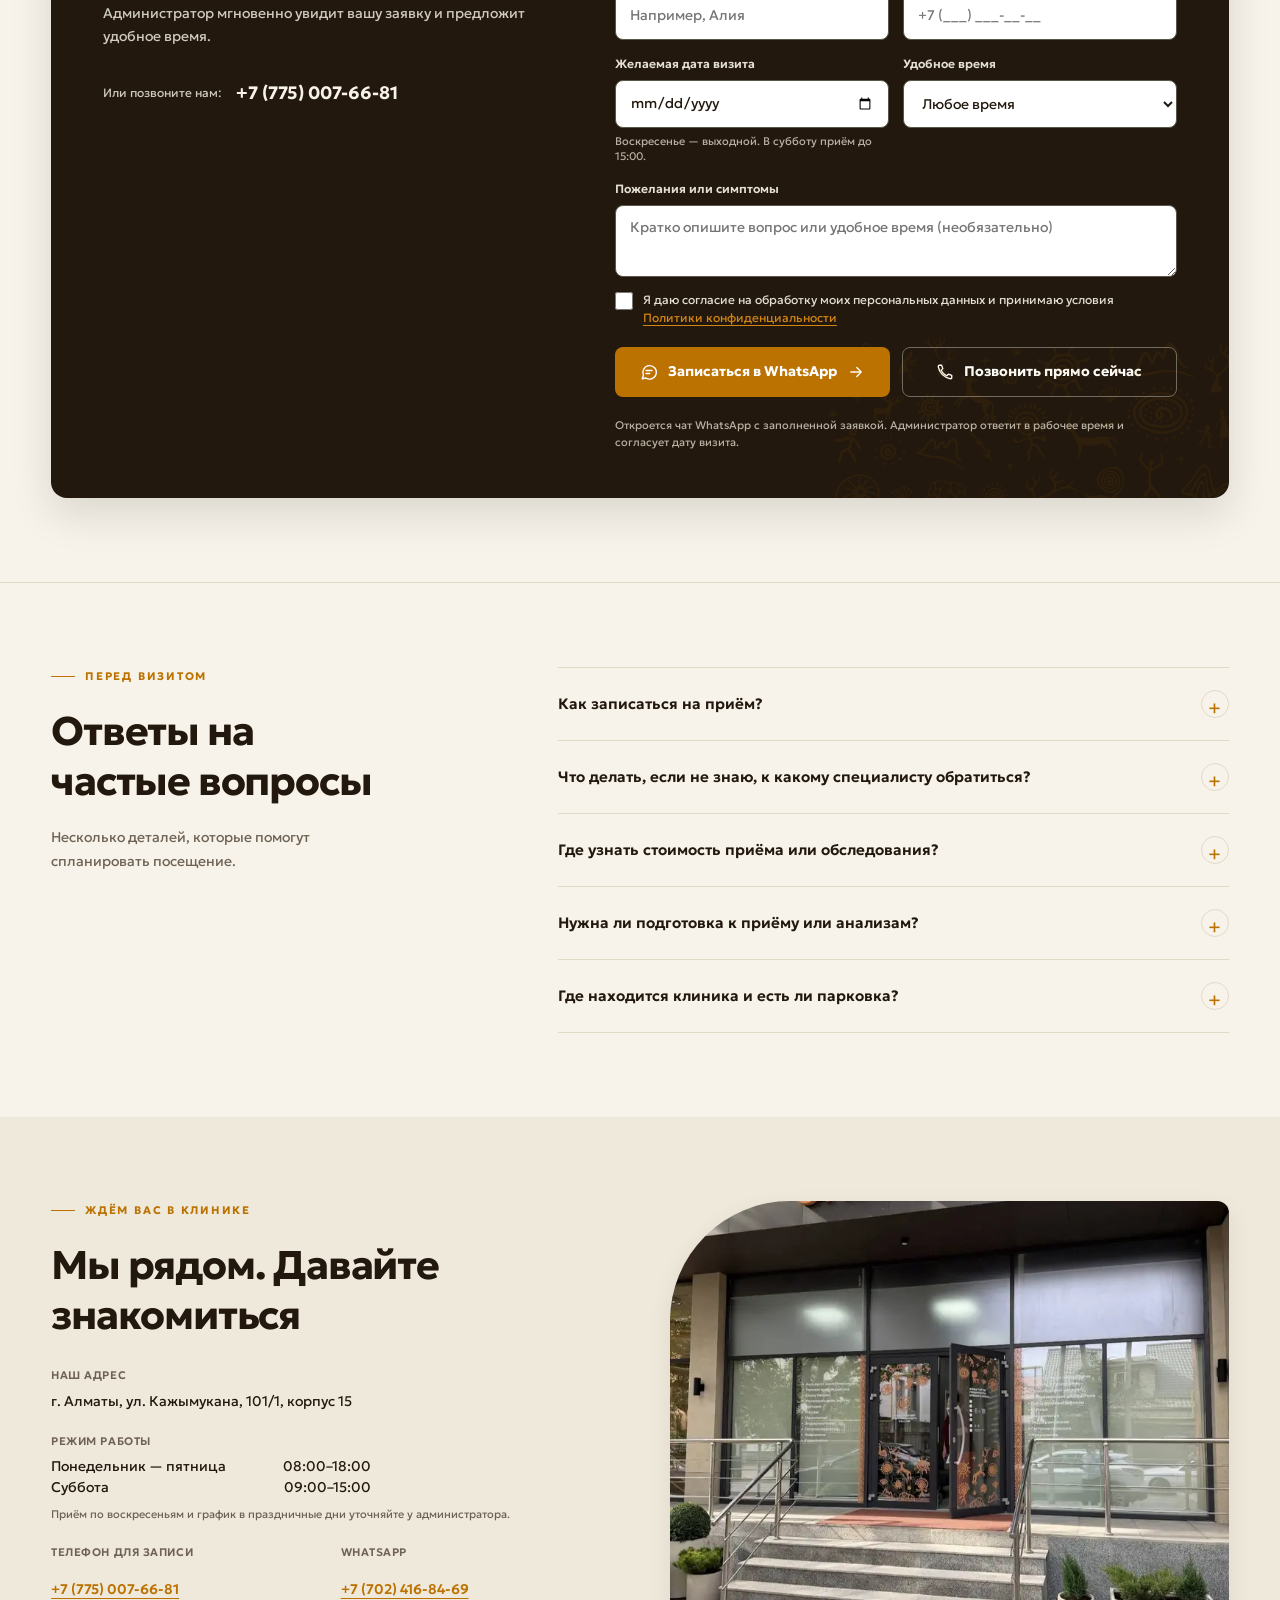
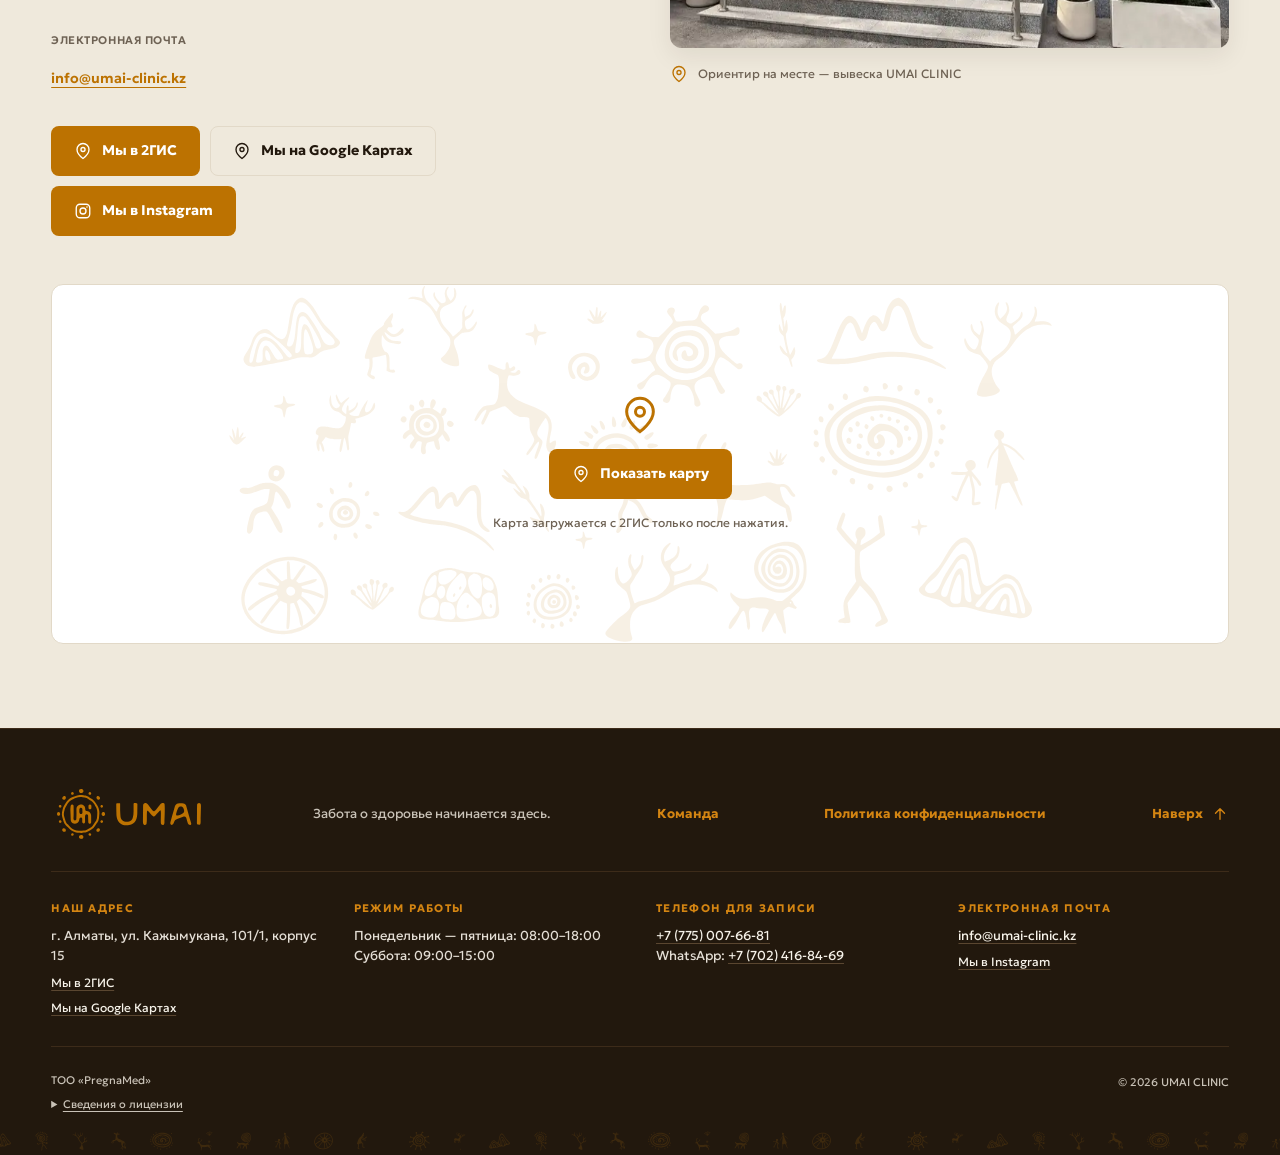
==== commit 8e83065e: "4" ====
--- a/index.html
+++ b/index.html
@@ -624,7 +624,7 @@
       </div>
     </section>
 
-    <!-- Prices: edit the numbers in <b class="price-num"> — they are shared by all languages. -->
+    <!-- Prices (clinic price list of 12.10.2026): edit the numbers in <b class="price-num"> — they are shared by all languages. -->
     <section class="section prices" id="prices" aria-labelledby="prices-title">
       <div class="wrap">
         <div class="section-heading">
@@ -632,46 +632,96 @@
             <p class="eyebrow" data-i18n="pricesEyebrow">Стоимость услуг</p>
             <h2 id="prices-title" data-i18n="pricesTitle">Цены на основные услуги</h2>
           </div>
-          <p data-i18n="pricesLead">Указана стартовая стоимость. Итоговая цена зависит от объёма приёма или исследования — администратор назовёт её до записи.</p>
-        </div>
-
-        <!-- SAMPLE NOTICE: delete this paragraph after entering the clinic's real prices. -->
-        <p class="price-sample" data-i18n="pricesSample">Образец: цены приведены для примера и будут заменены актуальным прайс-листом клиники.</p>
+          <p data-i18n="pricesLead">Цены по прайс-листу клиники на 12 октября 2026 года. «От» — минимальная цена: итог зависит от врача, срока или объёма услуги. Полный прайс-лист — у администратора.</p>
+        </div>
 
         <div class="price-grid">
           <div class="price-card">
             <div class="guide-card-icon"><svg class="icon" aria-hidden="true"><use href="#i-heart"/></svg></div>
-            <h3 data-i18n="pricesGroupConsult">Консультации врачей</h3>
+            <h3 data-i18n="plGroupConsult">Консультации врачей</h3>
             <dl class="price-list">
-              <div><dt data-i18n="price_gyn">Приём акушера-гинеколога</dt><dd><span data-i18n="pricePrefix">от</span> <b class="price-num">9 000 ₸</b> <span data-i18n="priceSuffix"></span></dd></div>
-              <div><dt data-i18n="price_ther">Приём терапевта</dt><dd><span data-i18n="pricePrefix">от</span> <b class="price-num">7 000 ₸</b> <span data-i18n="priceSuffix"></span></dd></div>
-              <div><dt data-i18n="price_ped">Приём педиатра</dt><dd><span data-i18n="pricePrefix">от</span> <b class="price-num">7 000 ₸</b> <span data-i18n="priceSuffix"></span></dd></div>
-              <div><dt><span data-i18n="price_spec">Приём профильного специалиста</span><small data-i18n="price_specNote">уролог, хирург, маммолог, эндокринолог, гастроэнтеролог, невролог, кардиолог</small></dt><dd><span data-i18n="pricePrefix">от</span> <b class="price-num">9 000 ₸</b> <span data-i18n="priceSuffix"></span></dd></div>
-              <div><dt data-i18n="price_repeat">Повторный приём в течение 14 дней</dt><dd><span data-i18n="pricePrefix">от</span> <b class="price-num">5 000 ₸</b> <span data-i18n="priceSuffix"></span></dd></div>
+              <div><dt data-i18n="pl_gyn">Первичный приём акушера-гинеколога</dt><dd><span data-i18n="pricePrefix">от</span> <b class="price-num">18 000 ₸</b> <span data-i18n="priceSuffix"></span></dd></div>
+              <div><dt data-i18n="pl_ther">Первичный приём терапевта</dt><dd><span data-i18n="pricePrefix">от</span> <b class="price-num">15 000 ₸</b> <span data-i18n="priceSuffix"></span></dd></div>
+              <div><dt data-i18n="pl_ped">Первичный приём педиатра</dt><dd><span data-i18n="pricePrefix">от</span> <b class="price-num">18 000 ₸</b> <span data-i18n="priceSuffix"></span></dd></div>
+              <div><dt data-i18n="pl_cardio">Первичный приём кардиолога</dt><dd><span data-i18n="pricePrefix">от</span> <b class="price-num">20 000 ₸</b> <span data-i18n="priceSuffix"></span></dd></div>
+              <div><dt data-i18n="pl_endo">Первичный приём эндокринолога</dt><dd><span data-i18n="pricePrefix">от</span> <b class="price-num">15 000 ₸</b> <span data-i18n="priceSuffix"></span></dd></div>
+              <div><dt data-i18n="pl_mammo">Первичный приём маммолога</dt><dd><span data-i18n="pricePrefix">от</span> <b class="price-num">18 000 ₸</b> <span data-i18n="priceSuffix"></span></dd></div>
+              <div><dt data-i18n="pl_surg">Первичный приём хирурга или проктолога</dt><dd><span data-i18n="pricePrefix">от</span> <b class="price-num">15 000 ₸</b> <span data-i18n="priceSuffix"></span></dd></div>
+              <div><dt data-i18n="pl_ent">Первичный приём ЛОР-врача</dt><dd><span data-i18n="pricePrefix">от</span> <b class="price-num">12 000 ₸</b> <span data-i18n="priceSuffix"></span></dd></div>
+              <div><dt data-i18n="pl_repeat">Повторный приём</dt><dd><span data-i18n="pricePrefix">от</span> <b class="price-num">9 000 ₸</b> <span data-i18n="priceSuffix"></span></dd></div>
             </dl>
           </div>
 
           <div class="price-card">
             <div class="guide-card-icon"><svg class="icon" aria-hidden="true"><use href="#i-pulse"/></svg></div>
-            <h3 data-i18n="pricesGroupDiag">Ультразвуковая диагностика</h3>
+            <h3 data-i18n="plGroupDiag">УЗИ и функциональная диагностика</h3>
             <dl class="price-list">
-              <div><dt data-i18n="price_uziAbd">УЗИ органов брюшной полости</dt><dd><span data-i18n="pricePrefix">от</span> <b class="price-num">8 000 ₸</b> <span data-i18n="priceSuffix"></span></dd></div>
-              <div><dt data-i18n="price_uziPelvis">УЗИ органов малого таза</dt><dd><span data-i18n="pricePrefix">от</span> <b class="price-num">7 000 ₸</b> <span data-i18n="priceSuffix"></span></dd></div>
-              <div><dt data-i18n="price_uziPreg">УЗИ при беременности</dt><dd><span data-i18n="pricePrefix">от</span> <b class="price-num">9 000 ₸</b> <span data-i18n="priceSuffix"></span></dd></div>
-              <div><dt data-i18n="price_uziThyroid">УЗИ щитовидной железы</dt><dd><span data-i18n="pricePrefix">от</span> <b class="price-num">5 000 ₸</b> <span data-i18n="priceSuffix"></span></dd></div>
-              <div><dt data-i18n="price_uziBreast">УЗИ молочных желёз</dt><dd><span data-i18n="pricePrefix">от</span> <b class="price-num">6 000 ₸</b> <span data-i18n="priceSuffix"></span></dd></div>
+              <div><dt data-i18n="pl_uziAbd">УЗИ органов брюшной полости</dt><dd><b class="price-num">14 500 ₸</b></dd></div>
+              <div><dt data-i18n="pl_uziPelvis">УЗИ органов малого таза</dt><dd><b class="price-num">9 300 ₸</b></dd></div>
+              <div><dt data-i18n="pl_uziPreg">УЗИ при беременности</dt><dd><b class="price-num">13 200 ₸</b></dd></div>
+              <div><dt data-i18n="pl_uziThyroid">УЗИ щитовидной железы</dt><dd><b class="price-num">8 000 ₸</b></dd></div>
+              <div><dt data-i18n="pl_uziBreast">УЗИ молочных желёз</dt><dd><b class="price-num">9 000 ₸</b></dd></div>
+              <div><dt data-i18n="pl_uziKidney">УЗИ почек и надпочечников</dt><dd><b class="price-num">8 000 ₸</b></dd></div>
+              <div><dt data-i18n="pl_echo">Эхокардиография (УЗИ сердца)</dt><dd><span data-i18n="pricePrefix">от</span> <b class="price-num">12 000 ₸</b> <span data-i18n="priceSuffix"></span></dd></div>
+              <div><dt data-i18n="pl_ecg">ЭКГ с расшифровкой</dt><dd><b class="price-num">8 000 ₸</b></dd></div>
+              <div><dt data-i18n="pl_holter">Суточный мониторинг ЭКГ (Холтер) или давления</dt><dd><b class="price-num">24 000 ₸</b></dd></div>
+              <div><dt data-i18n="pl_elasto">Эластография</dt><dd><span data-i18n="pricePrefix">от</span> <b class="price-num">10 200 ₸</b> <span data-i18n="priceSuffix"></span></dd></div>
             </dl>
           </div>
 
           <div class="price-card">
             <div class="guide-card-icon"><svg class="icon" aria-hidden="true"><use href="#i-lab"/></svg></div>
-            <h3 data-i18n="pricesGroupLab">Анализы и процедуры</h3>
+            <h3 data-i18n="plGroupLab">Анализы</h3>
             <dl class="price-list">
-              <div><dt data-i18n="price_blood">Забор крови из вены</dt><dd><span data-i18n="pricePrefix">от</span> <b class="price-num">1 000 ₸</b> <span data-i18n="priceSuffix"></span></dd></div>
-              <div><dt data-i18n="price_cbc">Общий анализ крови</dt><dd><span data-i18n="pricePrefix">от</span> <b class="price-num">2 500 ₸</b> <span data-i18n="priceSuffix"></span></dd></div>
-              <div><dt data-i18n="price_inj">Внутримышечная инъекция</dt><dd><span data-i18n="pricePrefix">от</span> <b class="price-num">1 000 ₸</b> <span data-i18n="priceSuffix"></span></dd></div>
-              <div><dt data-i18n="price_iv">Капельница (без стоимости препарата)</dt><dd><span data-i18n="pricePrefix">от</span> <b class="price-num">4 000 ₸</b> <span data-i18n="priceSuffix"></span></dd></div>
-              <div><dt data-i18n="price_massage">Массаж, сеанс 30 минут</dt><dd><span data-i18n="pricePrefix">от</span> <b class="price-num">6 000 ₸</b> <span data-i18n="priceSuffix"></span></dd></div>
+              <div><dt data-i18n="pl_cbc">Общий анализ крови</dt><dd><b class="price-num">4 200 ₸</b></dd></div>
+              <div><dt data-i18n="pl_urine">Общий анализ мочи</dt><dd><b class="price-num">3 000 ₸</b></dd></div>
+              <div><dt data-i18n="pl_glucose">Глюкоза крови</dt><dd><b class="price-num">2 400 ₸</b></dd></div>
+              <div><dt data-i18n="pl_hba1c">Гликированный гемоглобин</dt><dd><b class="price-num">8 400 ₸</b></dd></div>
+              <div><dt data-i18n="pl_tsh">ТТГ (гормон щитовидной железы)</dt><dd><b class="price-num">4 800 ₸</b></dd></div>
+              <div><dt data-i18n="pl_ferritin">Ферритин</dt><dd><b class="price-num">6 600 ₸</b></dd></div>
+              <div><dt data-i18n="pl_vitd">Витамин D</dt><dd><b class="price-num">18 000 ₸</b></dd></div>
+              <div><dt data-i18n="pl_hcg">ХГЧ (гормон беременности)</dt><dd><b class="price-num">4 800 ₸</b></dd></div>
+              <div><dt data-i18n="pl_smear">Мазок на флору</dt><dd><b class="price-num">3 600 ₸</b></dd></div>
+              <div><dt data-i18n="pl_coag">Коагулограмма</dt><dd><b class="price-num">18 000 ₸</b></dd></div>
+            </dl>
+          </div>
+
+          <div class="price-card">
+            <div class="guide-card-icon"><svg class="icon" aria-hidden="true"><use href="#i-cross"/></svg></div>
+            <h3 data-i18n="plGroupProc">Процедуры</h3>
+            <dl class="price-list">
+              <div><dt data-i18n="pl_im">Внутримышечная или подкожная инъекция</dt><dd><b class="price-num">1 800 ₸</b></dd></div>
+              <div><dt data-i18n="pl_iv">Внутривенная инъекция</dt><dd><b class="price-num">3 000 ₸</b></dd></div>
+              <div><dt data-i18n="pl_drip">Капельница (без стоимости препаратов)</dt><dd><b class="price-num">3 600 ₸</b></dd></div>
+              <div><dt data-i18n="pl_dressing">Перевязка</dt><dd><span data-i18n="pricePrefix">от</span> <b class="price-num">2 783 ₸</b> <span data-i18n="priceSuffix"></span></dd></div>
+              <div><dt data-i18n="pl_stitches">Снятие швов</dt><dd><b class="price-num">2 783 ₸</b></dd></div>
+              <div><dt data-i18n="pl_labHome">Выезд лаборатории на дом (забор анализов)</dt><dd><b class="price-num">10 000 ₸</b></dd></div>
+              <div><dt data-i18n="pl_nurseHome">Выезд медсестры на дом</dt><dd><b class="price-num">30 000 ₸</b></dd></div>
+            </dl>
+          </div>
+
+          <div class="price-card">
+            <div class="guide-card-icon"><svg class="icon" aria-hidden="true"><use href="#i-leaf"/></svg></div>
+            <h3 data-i18n="plGroupMassage">Массаж</h3>
+            <dl class="price-list">
+              <div><dt data-i18n="pl_mNeck">Массаж шейно-воротниковой зоны</dt><dd><b class="price-num">7 520 ₸</b></dd></div>
+              <div><dt data-i18n="pl_mBack">Массаж спины</dt><dd><span data-i18n="pricePrefix">от</span> <b class="price-num">9 240 ₸</b> <span data-i18n="priceSuffix"></span></dd></div>
+              <div><dt data-i18n="pl_mGeneral">Общий массаж (взрослым)</dt><dd><b class="price-num">24 000 ₸</b></dd></div>
+              <div><dt data-i18n="pl_mBaby">Массаж детям до 1 года</dt><dd><b class="price-num">8 750 ₸</b></dd></div>
+              <div><dt data-i18n="pl_mBabyCourse">Курс 10 процедур детям до 1 года</dt><dd><b class="price-num">87 846 ₸</b></dd></div>
+              <div><dt data-i18n="pl_lpg">LPG-массаж на всё тело</dt><dd><b class="price-num">23 232 ₸</b></dd></div>
+            </dl>
+          </div>
+
+          <div class="price-card">
+            <div class="guide-card-icon"><svg class="icon" aria-hidden="true"><use href="#i-star"/></svg></div>
+            <h3 data-i18n="plGroupPrograms">Программы наблюдения</h3>
+            <dl class="price-list">
+              <div><dt data-i18n="pl_pregnancy">«Патронаж беременности» — ведение беременности</dt><dd><span data-i18n="pricePrefix">от</span> <b class="price-num">495 000 ₸</b> <span data-i18n="priceSuffix"></span></dd></div>
+              <div><dt data-i18n="pl_malyutka">«Малютка» — наблюдение ребёнка от 0 до 1 года</dt><dd><span data-i18n="pricePrefix">от</span> <b class="price-num">693 000 ₸</b> <span data-i18n="priceSuffix"></span></dd></div>
+              <div><dt data-i18n="pl_malysh">«Малыш» — наблюдение ребёнка от 1 до 2 лет</dt><dd><span data-i18n="pricePrefix">от</span> <b class="price-num">444 000 ₸</b> <span data-i18n="priceSuffix"></span></dd></div>
+              <div><dt data-i18n="pl_birthCourse">Курсы подготовки к родам</dt><dd><b class="price-num">12 000 ₸</b></dd></div>
+              <div><dt data-i18n="pl_pedHome">Вызов педиатра на дом</dt><dd><b class="price-num">38 400 ₸</b></dd></div>
             </dl>
           </div>
         </div>
--- a/styles.css
+++ b/styles.css
@@ -1476,6 +1476,7 @@
 }
 
 @media (max-width: 1150px) {
+  .price-grid { grid-template-columns: repeat(2, minmax(0, 1fr)); }
   .header-row { gap: 10px; }
   .site-nav { gap: 13px; }
   .header-book { display: none; }
